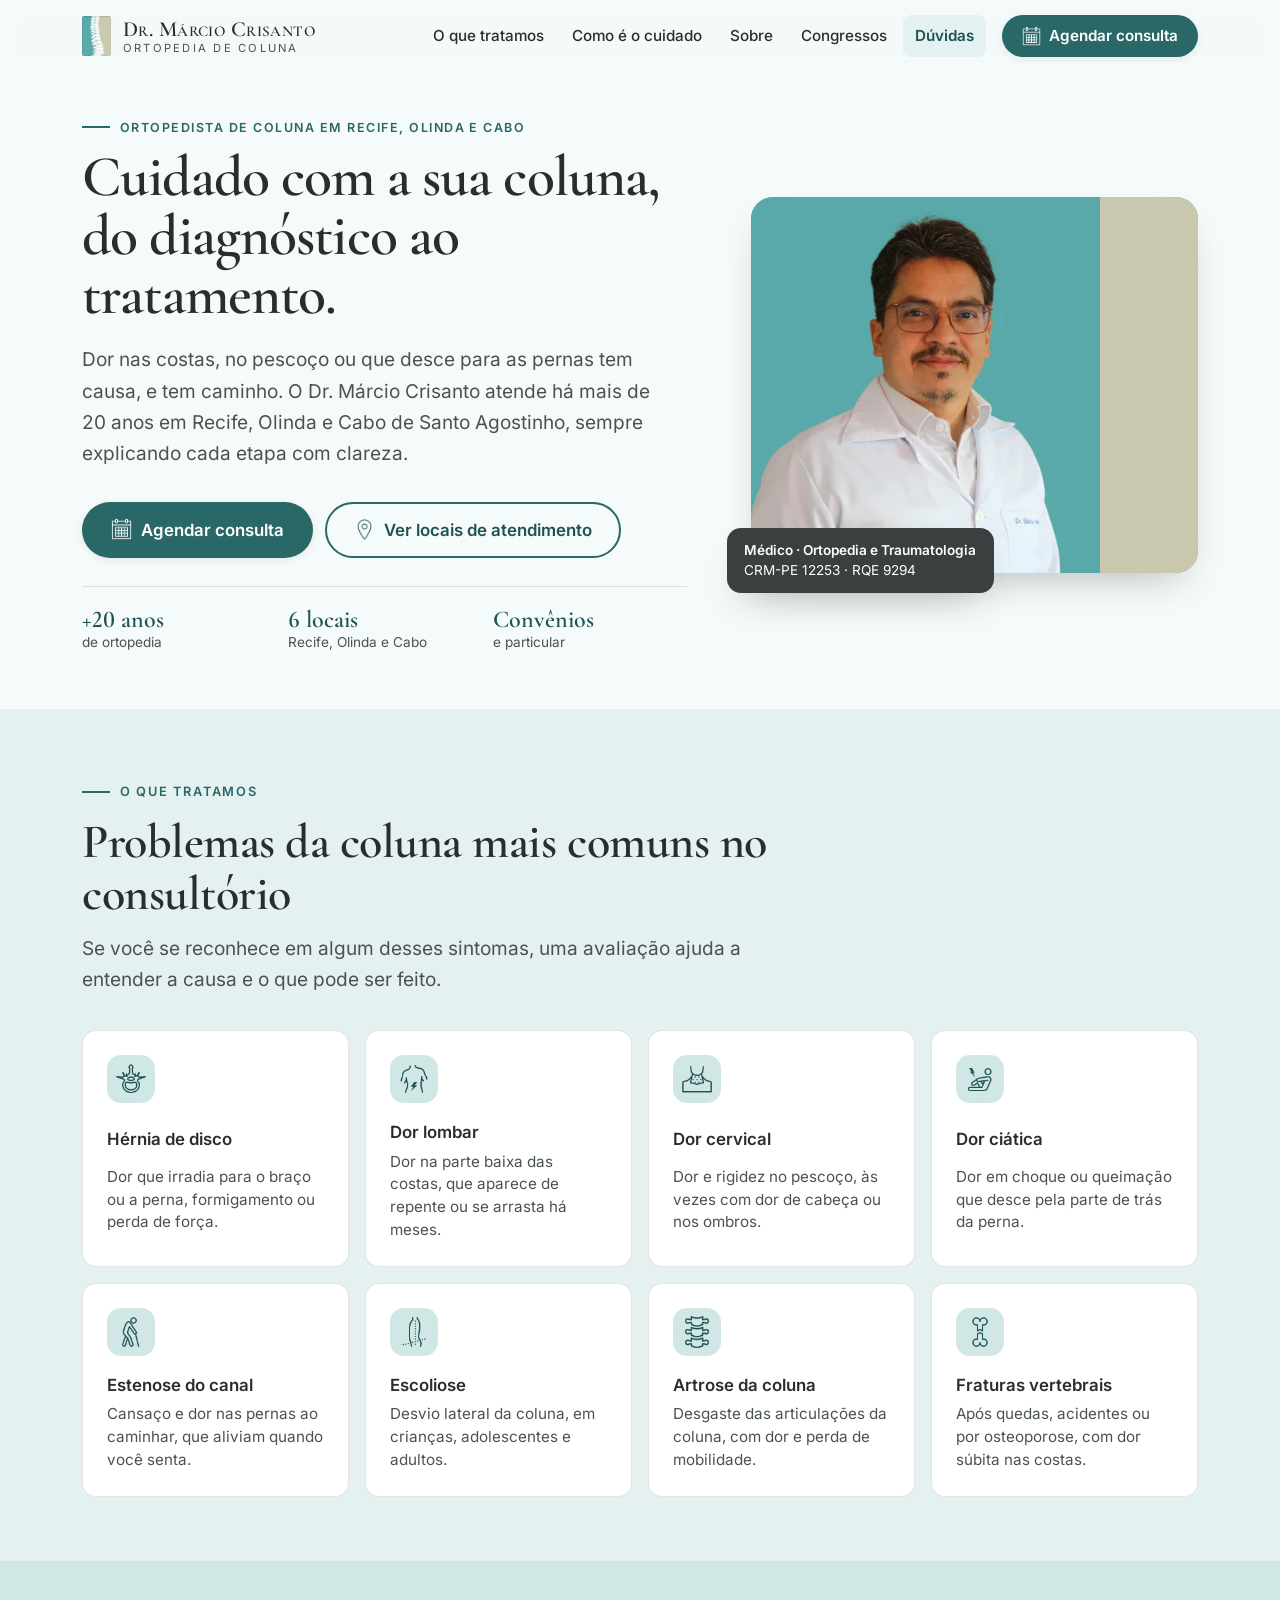
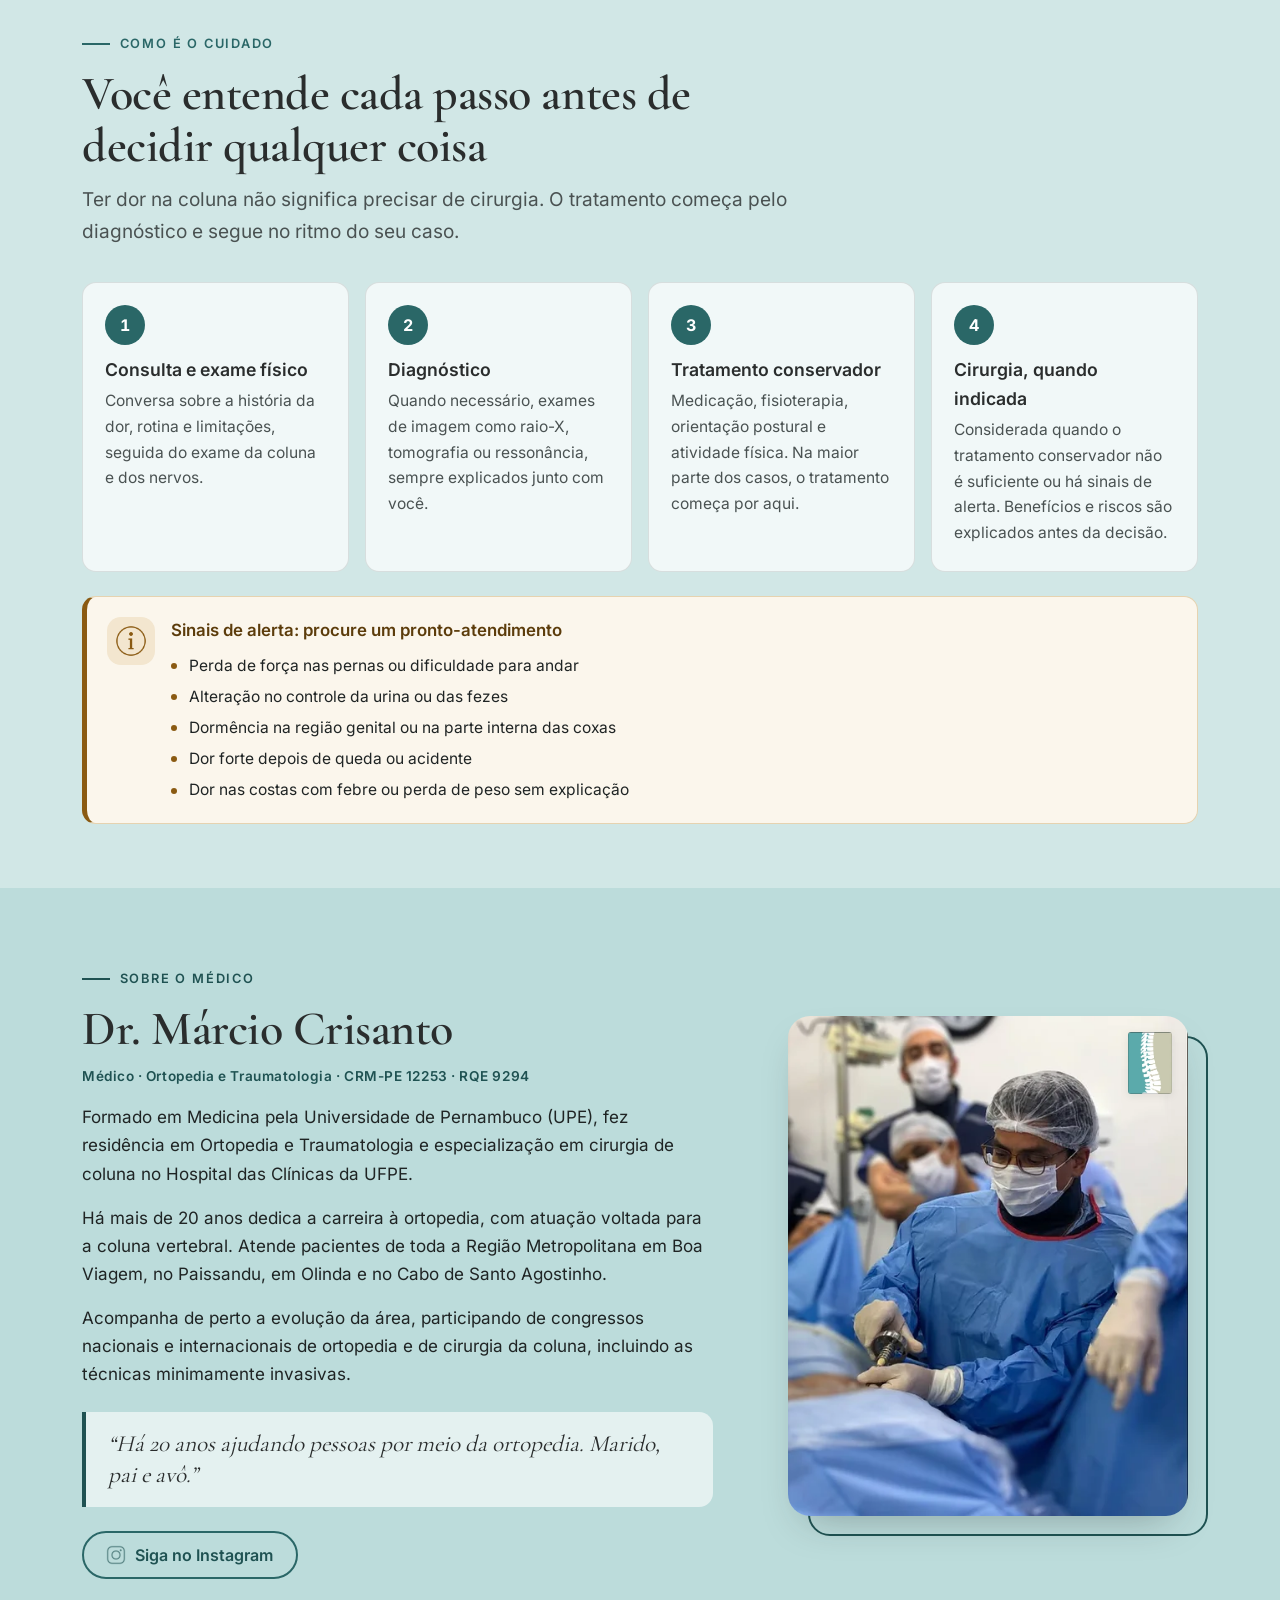
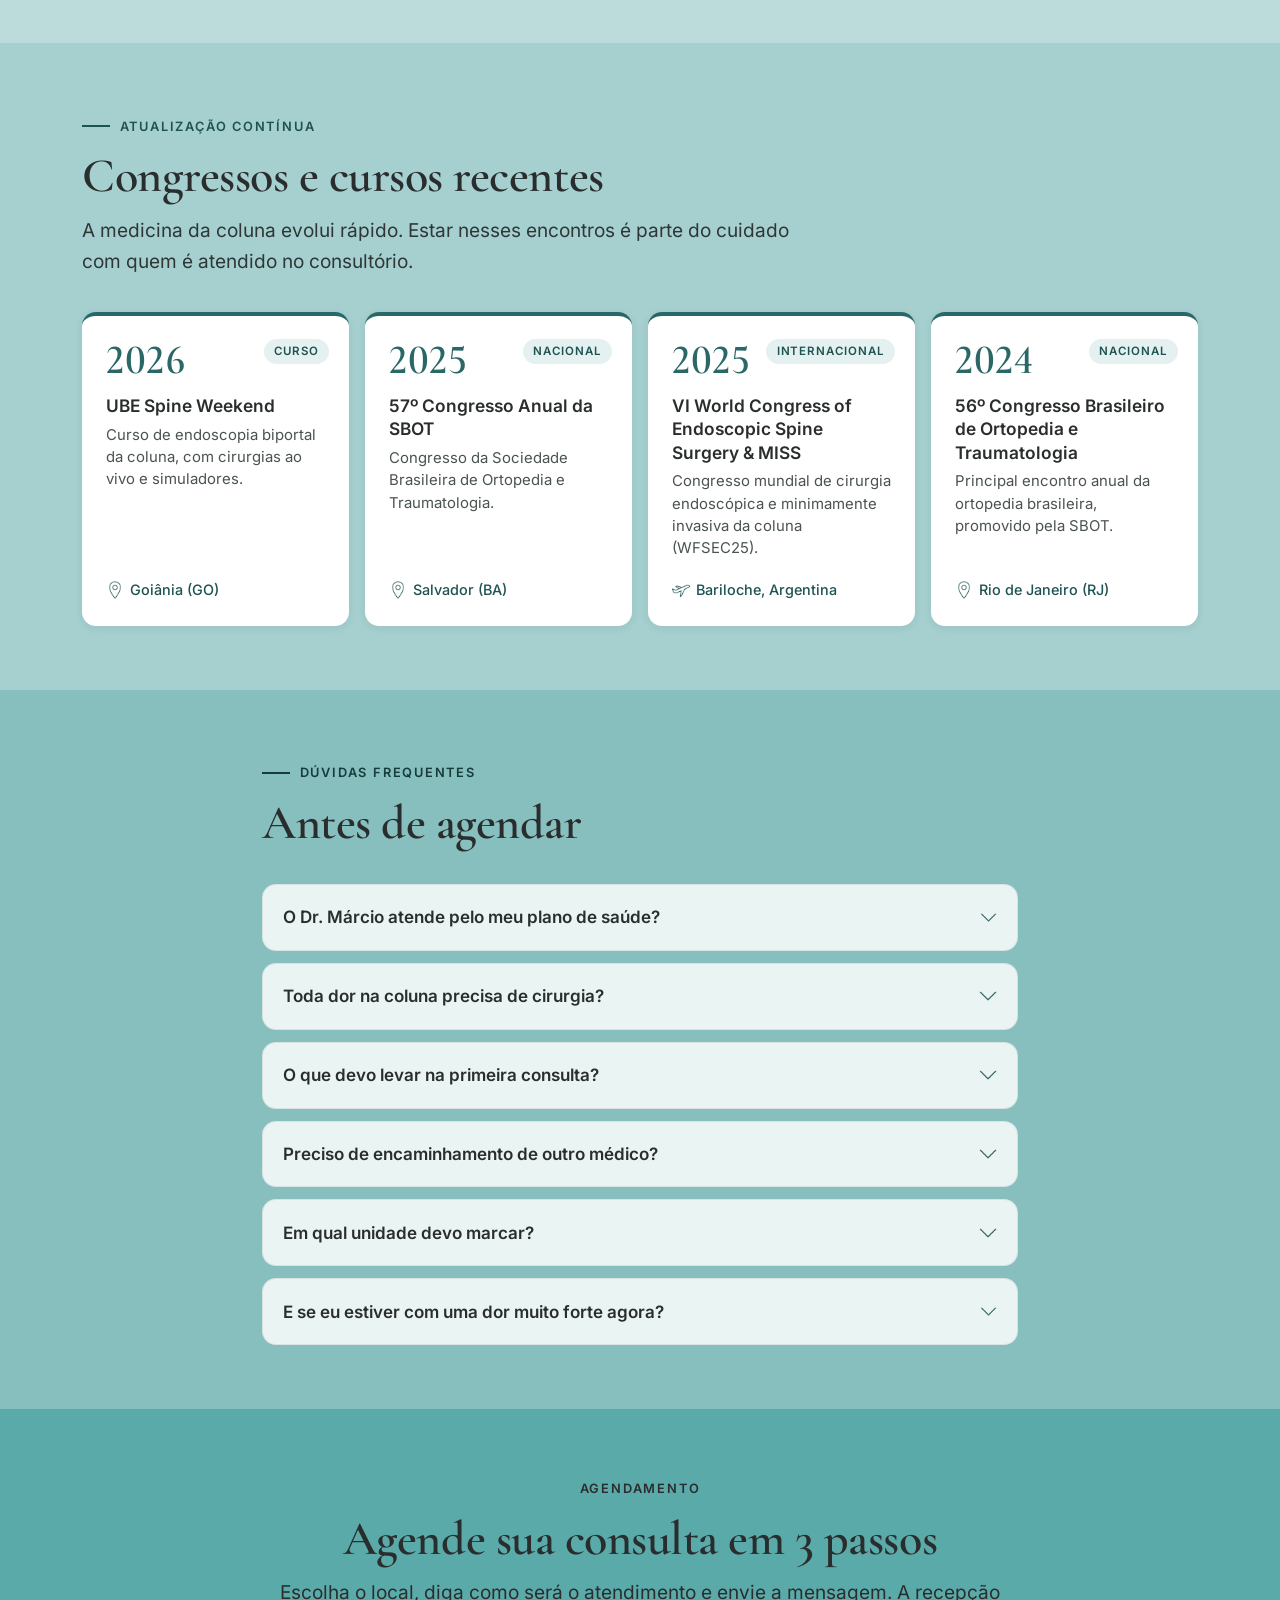
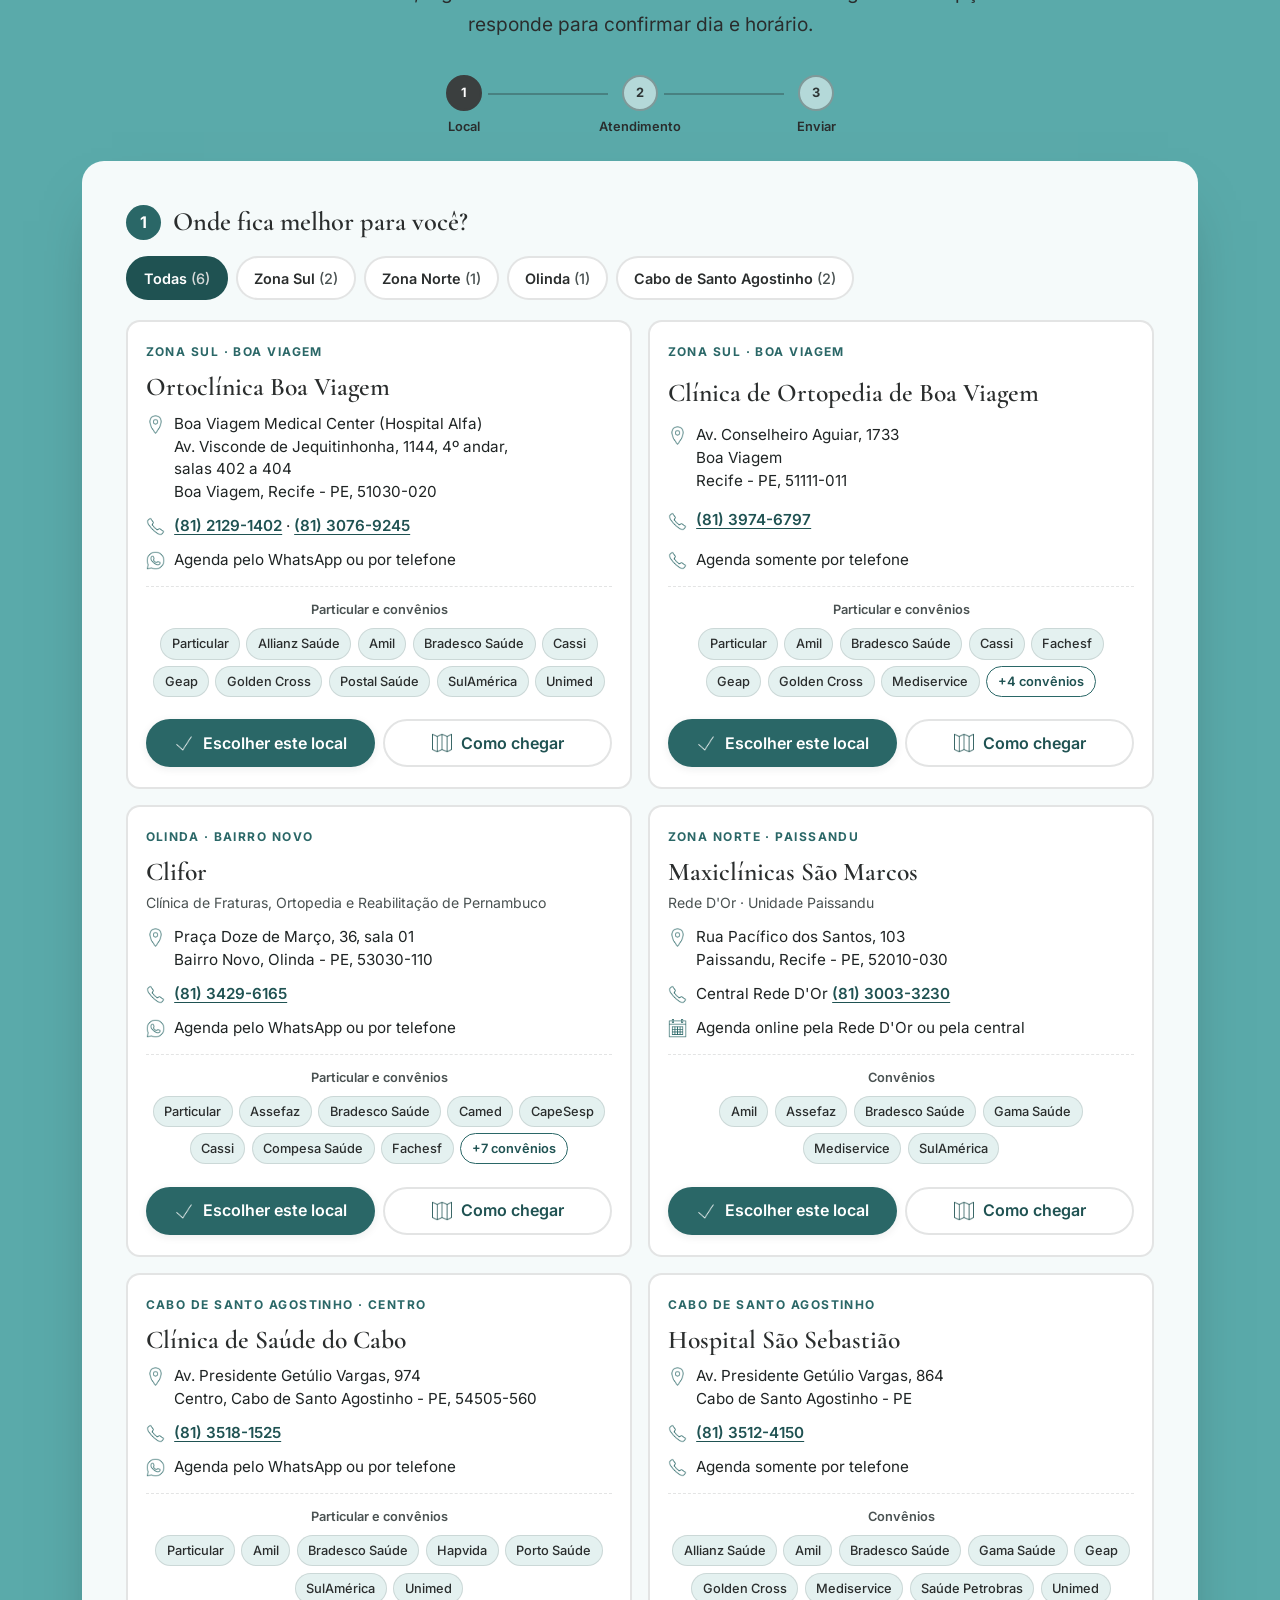
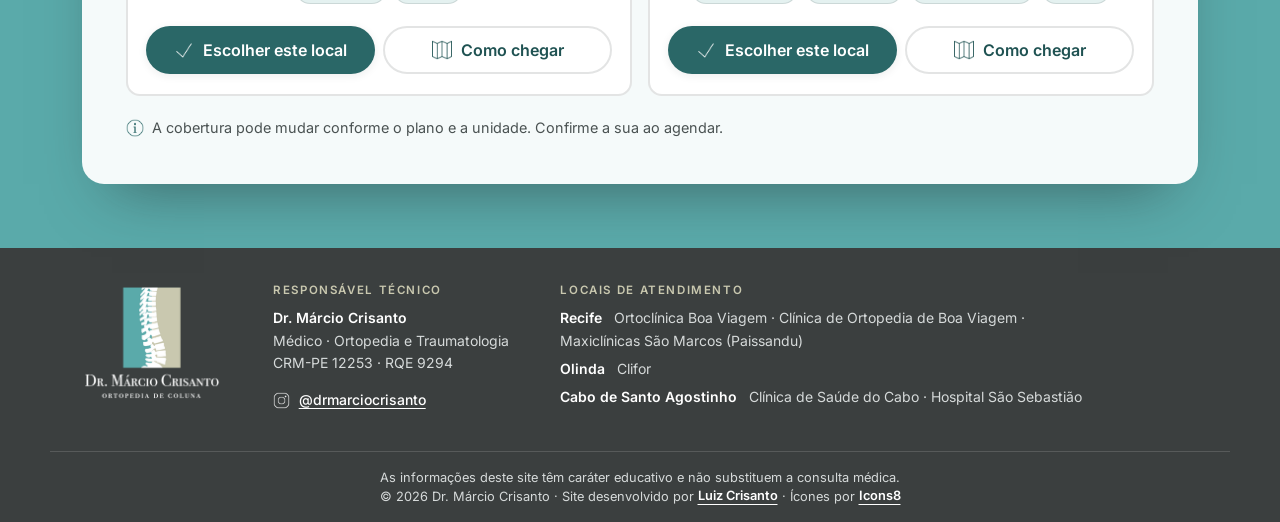
==== index.html @ 256539e1 "Site do Dr. Márcio Crisanto" ====
<!DOCTYPE html>
<html lang="pt-BR">
<head>
  <meta charset="UTF-8">
  <meta name="viewport" content="width=device-width, initial-scale=1.0">
  <!--
    Headers de segurança (configurar no servidor / netlify.toml / _headers):
    Content-Security-Policy: default-src 'self'; img-src 'self' data:; style-src 'self'; font-src 'self'; script-src 'self'; frame-src https://www.google.com; base-uri 'self'; form-action 'self'
    X-Frame-Options: DENY
    X-Content-Type-Options: nosniff
    Referrer-Policy: strict-origin-when-cross-origin
    Permissions-Policy: camera=(), microphone=(), geolocation=()
  -->
  <title>Ortopedista de Coluna em Recife | Dr. Márcio Crisanto</title>
  <meta name="description" content="Ortopedista de coluna em Recife, Olinda e Cabo de Santo Agostinho: hérnia de disco, dor lombar e ciática. Dr. Márcio Crisanto, CRM-PE 12253.">
  <link rel="canonical" href="https://drmarciocrisanto.com.br/">
  <meta name="robots" content="index, follow">
  <meta name="theme-color" content="#3B3F3F">

  <meta property="og:type" content="website">
  <meta property="og:site_name" content="Dr. Márcio Crisanto">
  <meta property="og:locale" content="pt_BR">
  <meta property="og:title" content="Dr. Márcio Crisanto | Ortopedia de Coluna em Recife e Olinda">
  <meta property="og:description" content="Médico ortopedista com atuação em coluna há mais de 20 anos. Atende em Boa Viagem, Paissandu, Olinda e Cabo de Santo Agostinho. Agende pelo WhatsApp.">
  <meta property="og:image" content="https://drmarciocrisanto.com.br/assets/images/og-image.jpg">
  <meta property="og:image:width" content="1200">
  <meta property="og:image:height" content="630">
  <meta property="og:url" content="https://drmarciocrisanto.com.br/">
  <meta property="og:image:alt" content="Dr. Márcio Crisanto, ortopedista de coluna em Recife e Olinda">
  <meta name="twitter:card" content="summary_large_image">

  <meta name="geo.region" content="BR-PE">
  <meta name="geo.placename" content="Recife">
  <meta name="geo.position" content="-8.1314;-34.9030">
  <meta name="ICBM" content="-8.1314, -34.9030">

  <link rel="icon" href="favicon.ico" sizes="48x48">
  <link rel="icon" href="assets/images/favicon-32.png" type="image/png" sizes="32x32">
  <link rel="icon" href="assets/images/favicon-192.png" type="image/png" sizes="192x192">
  <link rel="apple-touch-icon" href="assets/images/apple-touch-icon.png">
  <link rel="preload" href="assets/fonts/inter-latin.woff2" as="font" type="font/woff2" crossorigin>
  <link rel="preload" href="assets/fonts/cormorant-garamond-latin.woff2" as="font" type="font/woff2" crossorigin>
  <link rel="stylesheet" href="css/styles.css?v=7">

  <!-- Google Analytics 4: substituir G-XXXXXXXXXX pelo ID em analytics.google.com (e liberar googletagmanager.com na CSP) -->
  <!--
  <script async src="https://www.googletagmanager.com/gtag/js?id=G-XXXXXXXXXX"></script>
  <script src="js/gtag-init.js"></script>
  -->
  <!-- Google Search Console: verificação por meta tag; pegar em search.google.com/search-console -->
  <!-- <meta name="google-site-verification" content="CODIGO"> -->

  <script type="application/ld+json">
{
  "@context": "https://schema.org",
  "@graph": [
    {
      "@type": "Physician",
      "@id": "https://drmarciocrisanto.com.br/#medico",
      "name": "Dr. Márcio Crisanto",
      "alternateName": "Marcio Adriano Paiva Crisanto",
      "description": "Médico ortopedista com atuação em coluna vertebral em Recife, Olinda e Cabo de Santo Agostinho.",
      "url": "https://drmarciocrisanto.com.br/",
      "image": "https://drmarciocrisanto.com.br/assets/images/dr-marcio-crisanto.jpg",
      "medicalSpecialty": "https://schema.org/Musculoskeletal",
      "identifier": [
        {
          "@type": "PropertyValue",
          "propertyID": "CRM-PE",
          "value": "12253"
        },
        {
          "@type": "PropertyValue",
          "propertyID": "RQE",
          "value": "9294"
        }
      ],
      "areaServed": [
        "Recife",
        "Olinda",
        "Cabo de Santo Agostinho",
        "Região Metropolitana do Recife"
      ],
      "sameAs": [
        "https://www.instagram.com/drmarciocrisanto/"
      ],
      "location": [
        {
          "@id": "https://drmarciocrisanto.com.br/#ortoclinica-boa-viagem"
        },
        {
          "@id": "https://drmarciocrisanto.com.br/#cobv"
        },
        {
          "@id": "https://drmarciocrisanto.com.br/#clifor"
        },
        {
          "@id": "https://drmarciocrisanto.com.br/#maxiclinicas"
        },
        {
          "@id": "https://drmarciocrisanto.com.br/#clinica-saude-cabo"
        },
        {
          "@id": "https://drmarciocrisanto.com.br/#hospital-sao-sebastiao"
        }
      ],
      "jobTitle": "Médico ortopedista",
      "knowsAbout": [
        "Hérnia de disco",
        "Dor lombar",
        "Dor cervical",
        "Dor ciática",
        "Estenose do canal vertebral",
        "Escoliose",
        "Artrose da coluna",
        "Fraturas vertebrais",
        "Cirurgia de coluna"
      ],
      "telephone": "+558121291402",
      "alumniOf": [
        {
          "@type": "CollegeOrUniversity",
          "name": "Universidade de Pernambuco (UPE)"
        },
        {
          "@type": "CollegeOrUniversity",
          "name": "Universidade Federal de Pernambuco (UFPE)"
        }
      ]
    },
    {
      "@type": "MedicalClinic",
      "@id": "https://drmarciocrisanto.com.br/#ortoclinica-boa-viagem",
      "name": "Ortoclínica Boa Viagem",
      "telephone": "+558121291402",
      "address": {
        "@type": "PostalAddress",
        "streetAddress": "Av. Visconde de Jequitinhonha, 1144, 4º andar, salas 402 a 404 (Boa Viagem Medical Center / Hospital Alfa)",
        "addressLocality": "Recife",
        "addressRegion": "PE",
        "postalCode": "51030-020",
        "addressCountry": "BR"
      },
      "geo": {
        "@type": "GeoCoordinates",
        "latitude": -8.1314338,
        "longitude": -34.9030214
      }
    },
    {
      "@type": "MedicalClinic",
      "@id": "https://drmarciocrisanto.com.br/#cobv",
      "name": "Clínica de Ortopedia de Boa Viagem",
      "telephone": "+558139746797",
      "address": {
        "@type": "PostalAddress",
        "streetAddress": "Av. Conselheiro Aguiar, 1733",
        "addressLocality": "Recife",
        "addressRegion": "PE",
        "postalCode": "51111-011",
        "addressCountry": "BR"
      },
      "geo": {
        "@type": "GeoCoordinates",
        "latitude": -8.10539,
        "longitude": -34.88856
      }
    },
    {
      "@type": "MedicalClinic",
      "@id": "https://drmarciocrisanto.com.br/#clifor",
      "name": "Clifor - Clínica de Fraturas, Ortopedia e Reabilitação de Pernambuco",
      "telephone": "+558134296165",
      "address": {
        "@type": "PostalAddress",
        "streetAddress": "Praça Doze de Março, 36, sala 01",
        "addressLocality": "Olinda",
        "addressRegion": "PE",
        "postalCode": "53030-110",
        "addressCountry": "BR"
      },
      "geo": {
        "@type": "GeoCoordinates",
        "latitude": -8.00863,
        "longitude": -34.84389
      }
    },
    {
      "@type": "MedicalClinic",
      "@id": "https://drmarciocrisanto.com.br/#maxiclinicas",
      "name": "Maxiclínicas São Marcos - Unidade Paissandu",
      "telephone": "+558130033230",
      "address": {
        "@type": "PostalAddress",
        "streetAddress": "Rua Pacífico dos Santos, 103",
        "addressLocality": "Recife",
        "addressRegion": "PE",
        "postalCode": "52010-030",
        "addressCountry": "BR"
      },
      "geo": {
        "@type": "GeoCoordinates",
        "latitude": -8.06296,
        "longitude": -34.9
      }
    },
    {
      "@type": "MedicalClinic",
      "@id": "https://drmarciocrisanto.com.br/#clinica-saude-cabo",
      "name": "Clínica de Saúde do Cabo",
      "telephone": "+558135181525",
      "address": {
        "@type": "PostalAddress",
        "streetAddress": "Av. Presidente Getúlio Vargas, 974",
        "addressLocality": "Cabo de Santo Agostinho",
        "addressRegion": "PE",
        "postalCode": "54505-560",
        "addressCountry": "BR"
      }
    },
    {
      "@type": "Hospital",
      "@id": "https://drmarciocrisanto.com.br/#hospital-sao-sebastiao",
      "name": "Hospital São Sebastião",
      "telephone": "+558135124150",
      "address": {
        "@type": "PostalAddress",
        "streetAddress": "Av. Presidente Getúlio Vargas, 864",
        "addressLocality": "Cabo de Santo Agostinho",
        "addressRegion": "PE",
        "addressCountry": "BR"
      }
    },
    {
      "@type": "FAQPage",
      "@id": "https://drmarciocrisanto.com.br/#duvidas",
      "mainEntity": [
        {
          "@type": "Question",
          "name": "O Dr. Márcio atende pelo meu plano de saúde?",
          "acceptedAnswer": {
            "@type": "Answer",
            "text": "Os planos aceitos variam de acordo com a unidade. Na seção de agendamento você vê a lista de cada local e pode informar o seu plano na mensagem, para a recepção confirmar a cobertura."
          }
        },
        {
          "@type": "Question",
          "name": "Toda dor na coluna precisa de cirurgia?",
          "acceptedAnswer": {
            "@type": "Answer",
            "text": "Não. A maioria dos casos melhora com tratamento conservador, como medicação, fisioterapia e mudanças na rotina. A cirurgia é considerada em situações específicas, e a decisão é sempre conversada com o paciente."
          }
        },
        {
          "@type": "Question",
          "name": "O que devo levar na primeira consulta?",
          "acceptedAnswer": {
            "@type": "Answer",
            "text": "Documento com foto, carteirinha do plano (se for por convênio), exames de imagem anteriores com os laudos e a lista dos remédios que você usa."
          }
        },
        {
          "@type": "Question",
          "name": "Preciso de encaminhamento de outro médico?",
          "acceptedAnswer": {
            "@type": "Answer",
            "text": "Para consulta particular, não. Alguns planos pedem guia ou encaminhamento; a recepção da unidade informa na hora do agendamento."
          }
        },
        {
          "@type": "Question",
          "name": "Em qual unidade devo marcar?",
          "acceptedAnswer": {
            "@type": "Answer",
            "text": "Na que for mais prática para você e que aceite o seu plano. São duas em Boa Viagem, uma no Paissandu, uma em Olinda e duas no Cabo de Santo Agostinho. Use o filtro por região para ver só as mais próximas."
          }
        },
        {
          "@type": "Question",
          "name": "E se eu estiver com uma dor muito forte agora?",
          "acceptedAnswer": {
            "@type": "Answer",
            "text": "As consultas são agendadas. Se houver perda de força, alteração no controle da urina ou das fezes, ou dor forte depois de queda ou acidente, procure um pronto-atendimento."
          }
        }
      ]
    },
    {
      "@type": "WebSite",
      "@id": "https://drmarciocrisanto.com.br/#site",
      "url": "https://drmarciocrisanto.com.br/",
      "name": "Dr. Márcio Crisanto",
      "inLanguage": "pt-BR",
      "about": {
        "@id": "https://drmarciocrisanto.com.br/#medico"
      }
    }
  ]
}
  </script>
  <script type="module" src="js/script.js?v=7"></script>
</head>
<body>
  <a class="skip-link" href="#conteudo">Pular para o conteúdo</a>

  <!-- ============ HEADER ============ -->
  <header class="header" id="topo">
    <div class="container header__inner">
      <a class="brand" href="#topo" aria-label="Dr. Márcio Crisanto, página inicial">
        <img class="brand__mark" src="assets/images/logo-mark.webp" alt="" width="29" height="41">
        <span class="brand__text">
          <span class="brand__name">Dr. Márcio Crisanto</span>
          <span class="brand__tagline">Ortopedia de coluna</span>
        </span>
      </a>

      <button class="menu-toggle" type="button" aria-expanded="false" aria-controls="menu-principal">
        <span class="icon icon--menu" aria-hidden="true"></span>
        <span class="visually-hidden">Abrir menu</span>
      </button>

      <nav class="nav" id="menu-principal" aria-label="Navegação principal">
        <ul class="nav__list">
          <li><a class="nav__link" href="#tratamentos">O que tratamos</a></li>
          <li><a class="nav__link" href="#cuidado">Como é o cuidado</a></li>
          <li><a class="nav__link" href="#sobre">Sobre</a></li>
          <li><a class="nav__link" href="#congressos">Congressos</a></li>
          <li><a class="nav__link" href="#duvidas">Dúvidas</a></li>
          <li><a class="btn btn--primary btn--sm nav__cta" href="#agendar">
            <span class="icon icon--calendar" aria-hidden="true"></span>Agendar consulta</a></li>
        </ul>
      </nav>
    </div>
  </header>

  <main id="conteudo">

    <!-- ============ HERO ============ -->
    <section class="section section--1 hero" aria-labelledby="hero-titulo">
      <div class="container hero__grid">
        <div class="hero__content">
          
          <div class="hero__id">
            <img class="hero__avatar" src="assets/images/dr-marcio-crisanto-480.webp" alt="" width="60" height="60">
            <p><strong>Dr. Márcio Crisanto</strong><span>Médico · Ortopedia e Traumatologia</span><span>CRM-PE 12253 · RQE 9294</span></p>
          </div>
          <h1 class="hero__title" id="hero-titulo">
            <span class="eyebrow hero__eyebrow">Ortopedista de coluna em Recife, Olinda e Cabo</span>
            <span class="hero__title-main">Cuidado com a sua coluna, do diagnóstico ao tratamento.</span>
          </h1>
          <p class="hero__lead">
            Dor nas costas, no pescoço ou que desce para as pernas tem causa, e tem caminho.
            O Dr. Márcio Crisanto atende há mais de 20 anos em Recife, Olinda e Cabo de Santo Agostinho, sempre explicando
            cada etapa com clareza.
          </p>
          <div class="hero__actions">
            <a class="btn btn--primary btn--lg" href="#agendar">
              <span class="icon icon--calendar" aria-hidden="true"></span>Agendar consulta
            </a>
            <a class="btn btn--ghost btn--lg" href="#locais-lista">
              <span class="icon icon--marker" aria-hidden="true"></span>Ver locais de atendimento
            </a>
          </div>
          <ul class="hero__facts" aria-label="Destaques">
            <li><strong>+20 anos</strong><span>de ortopedia</span></li>
            <li><strong>6 locais</strong><span>Recife, Olinda e Cabo</span></li>
            <li><strong>Convênios</strong><span>e particular</span></li>
          </ul>
        </div>

        <div class="hero__art">
          <div class="hero__frame">
            <picture>
              <source srcset="assets/images/dr-marcio-crisanto-480.webp 480w, assets/images/dr-marcio-crisanto.webp 697w" sizes="(min-width: 1024px) 460px, 80vw" type="image/webp">
              <img class="hero__photo" src="assets/images/dr-marcio-crisanto.jpg" alt="Dr. Márcio Crisanto, de jaleco branco, sorrindo" width="697" height="697" fetchpriority="high">
            </picture>
            <span class="hero__strip" aria-hidden="true"></span>
          </div>
          <p class="hero__badge">
            <span class="hero__badge-title">Médico · Ortopedia e Traumatologia</span>
            <span>CRM-PE 12253 · RQE 9294</span>
          </p>
        </div>
      </div>
    </section>

    <!-- ============ O QUE TRATAMOS ============ -->
    <section class="section section--2" id="tratamentos" aria-labelledby="tratamentos-titulo">
      <div class="container">
        <header class="section__head">
          <p class="eyebrow">O que tratamos</p>
          <h2 class="section__title" id="tratamentos-titulo">Problemas da coluna mais comuns no consultório</h2>
          <p class="section__lead">Se você se reconhece em algum desses sintomas, uma avaliação ajuda a entender a causa e o que pode ser feito.</p>
        </header>

        <ul class="conditions">
          <li class="condition">
            <span class="icon-badge"><span class="icon icon--vertebra" aria-hidden="true"></span></span>
            <h3 class="condition__title">Hérnia de disco</h3>
            <p>Dor que irradia para o braço ou a perna, formigamento ou perda de força.</p>
          </li>
          <li class="condition">
            <span class="icon-badge"><span class="icon icon--back-pain" aria-hidden="true"></span></span>
            <h3 class="condition__title">Dor lombar</h3>
            <p>Dor na parte baixa das costas, que aparece de repente ou se arrasta há meses.</p>
          </li>
          <li class="condition">
            <span class="icon-badge"><span class="icon icon--neck" aria-hidden="true"></span></span>
            <h3 class="condition__title">Dor cervical</h3>
            <p>Dor e rigidez no pescoço, às vezes com dor de cabeça ou nos ombros.</p>
          </li>
          <li class="condition">
            <span class="icon-badge"><span class="icon icon--leg-trauma" aria-hidden="true"></span></span>
            <h3 class="condition__title">Dor ciática</h3>
            <p>Dor em choque ou queimação que desce pela parte de trás da perna.</p>
          </li>
          <li class="condition">
            <span class="icon-badge"><span class="icon icon--elderly-cane" aria-hidden="true"></span></span>
            <h3 class="condition__title">Estenose do canal</h3>
            <p>Cansaço e dor nas pernas ao caminhar, que aliviam quando você senta.</p>
          </li>
          <li class="condition">
            <span class="icon-badge"><span class="icon icon--posture" aria-hidden="true"></span></span>
            <h3 class="condition__title">Escoliose</h3>
            <p>Desvio lateral da coluna, em crianças, adolescentes e adultos.</p>
          </li>
          <li class="condition">
            <span class="icon-badge"><span class="icon icon--spine-segments" aria-hidden="true"></span></span>
            <h3 class="condition__title">Artrose da coluna</h3>
            <p>Desgaste das articulações da coluna, com dor e perda de mobilidade.</p>
          </li>
          <li class="condition">
            <span class="icon-badge"><span class="icon icon--broken-bone" aria-hidden="true"></span></span>
            <h3 class="condition__title">Fraturas vertebrais</h3>
            <p>Após quedas, acidentes ou por osteoporose, com dor súbita nas costas.</p>
          </li>
        </ul>
      </div>
    </section>

    <!-- ============ COMO É O CUIDADO ============ -->
    <section class="section section--3" id="cuidado" aria-labelledby="cuidado-titulo">
      <div class="container">
        <header class="section__head">
          <p class="eyebrow">Como é o cuidado</p>
          <h2 class="section__title" id="cuidado-titulo">Você entende cada passo antes de decidir qualquer coisa</h2>
          <p class="section__lead">Ter dor na coluna não significa precisar de cirurgia. O tratamento começa pelo diagnóstico e segue no ritmo do seu caso.</p>
        </header>

        <ol class="steps">
          <li class="step">
            <span class="step__num" aria-hidden="true">1</span>
            <h3 class="step__title">Consulta e exame físico</h3>
            <p>Conversa sobre a história da dor, rotina e limitações, seguida do exame da coluna e dos nervos.</p>
          </li>
          <li class="step">
            <span class="step__num" aria-hidden="true">2</span>
            <h3 class="step__title">Diagnóstico</h3>
            <p>Quando necessário, exames de imagem como raio-X, tomografia ou ressonância, sempre explicados junto com você.</p>
          </li>
          <li class="step">
            <span class="step__num" aria-hidden="true">3</span>
            <h3 class="step__title">Tratamento conservador</h3>
            <p>Medicação, fisioterapia, orientação postural e atividade física. Na maior parte dos casos, o tratamento começa por aqui.</p>
          </li>
          <li class="step">
            <span class="step__num" aria-hidden="true">4</span>
            <h3 class="step__title">Cirurgia, quando indicada</h3>
            <p>Considerada quando o tratamento conservador não é suficiente ou há sinais de alerta. Benefícios e riscos são explicados antes da decisão.</p>
          </li>
        </ol>

        <aside class="alert-box" aria-labelledby="alerta-titulo">
          <span class="icon-badge icon-badge--warn"><span class="icon icon--info" aria-hidden="true"></span></span>
          <div>
            <h3 class="alert-box__title" id="alerta-titulo">Sinais de alerta: procure um pronto-atendimento</h3>
            <ul class="alert-box__list">
              <li>Perda de força nas pernas ou dificuldade para andar</li>
              <li>Alteração no controle da urina ou das fezes</li>
              <li>Dormência na região genital ou na parte interna das coxas</li>
              <li>Dor forte depois de queda ou acidente</li>
              <li>Dor nas costas com febre ou perda de peso sem explicação</li>
            </ul>
          </div>
        </aside>
      </div>
    </section>

    <!-- ============ SOBRE ============ -->
    <section class="section section--4" id="sobre" aria-labelledby="sobre-titulo">
      <div class="container about">
        <div class="about__content">
          <p class="eyebrow">Sobre o médico</p>
          <h2 class="section__title" id="sobre-titulo">Dr. Márcio Crisanto</h2>
          <p class="about__creds">Médico · Ortopedia e Traumatologia · CRM-PE 12253 · RQE 9294</p>
          <p>
            Formado em Medicina pela Universidade de Pernambuco (UPE), fez residência em Ortopedia e
            Traumatologia e especialização em cirurgia de coluna no Hospital das Clínicas da UFPE.
          </p>
          <p>
            Há mais de 20 anos dedica a carreira à ortopedia, com atuação voltada para a coluna vertebral.
            Atende pacientes de toda a Região Metropolitana em Boa Viagem, no Paissandu, em Olinda e no
            Cabo de Santo Agostinho.
          </p>
          <p>
            Acompanha de perto a evolução da área, participando de congressos nacionais e internacionais
            de ortopedia e de cirurgia da coluna, incluindo as técnicas minimamente invasivas.
          </p>
          <blockquote class="about__quote">
            <p>“Há 20 anos ajudando pessoas por meio da ortopedia. Marido, pai e avô.”</p>
          </blockquote>
          <div class="about__social">
            <a class="btn btn--ghost" href="https://www.instagram.com/drmarciocrisanto/" target="_blank" rel="noopener noreferrer">
              <span class="icon icon--instagram" aria-hidden="true"></span>Siga no Instagram<span class="visually-hidden"> (abre em nova aba)</span></a>
          </div>
        </div>

        <!-- Foto à direita: o médico olha para a esquerda, ou seja, para dentro da página -->
        <figure class="about__media">
          <picture>
            <source srcset="assets/images/dr-marcio-crisanto-cirurgia-480.webp 480w, assets/images/dr-marcio-crisanto-cirurgia.webp 650w" sizes="(min-width: 1024px) 400px, 90vw" type="image/webp">
            <img src="assets/images/dr-marcio-crisanto-cirurgia.jpg" alt="Dr. Márcio Crisanto no centro cirúrgico, de touca, máscara e avental, com a equipe ao fundo" width="650" height="812" loading="lazy">
          </picture>
          <img class="about__mark" src="assets/images/logo-mark.webp" alt="" width="58" height="82" loading="lazy">
        </figure>
      </div>
    </section>

    <!-- ============ CONGRESSOS ============ -->
    <section class="section section--5" id="congressos" aria-labelledby="congressos-titulo">
      <div class="container">
        <header class="section__head">
          <p class="eyebrow">Atualização contínua</p>
          <h2 class="section__title" id="congressos-titulo">Congressos e cursos recentes</h2>
          <p class="section__lead">A medicina da coluna evolui rápido. Estar nesses encontros é parte do cuidado com quem é atendido no consultório.</p>
        </header>

        <!--
          Para adicionar foto em um card: incluir, como primeiro filho do <article>,
          <img class="congress__photo" src="assets/images/congressos/NOME.webp" alt="..." width="800" height="600" loading="lazy">
          e adicionar a classe "congress--photo" no <article>.
        -->
        <div class="congress-list">
          <article class="congress">
            <p class="congress__year">2026</p>
            <p class="congress__tag">Curso</p>
            <h3 class="congress__title">UBE Spine Weekend</h3>
            <p class="congress__desc">Curso de endoscopia biportal da coluna, com cirurgias ao vivo e simuladores.</p>
            <p class="congress__place"><span class="icon icon--marker" aria-hidden="true"></span>Goiânia (GO)</p>
          </article>
          <article class="congress">
            <p class="congress__year">2025</p>
            <p class="congress__tag">Nacional</p>
            <h3 class="congress__title">57º Congresso Anual da SBOT</h3>
            <p class="congress__desc">Congresso da Sociedade Brasileira de Ortopedia e Traumatologia.</p>
            <p class="congress__place"><span class="icon icon--marker" aria-hidden="true"></span>Salvador (BA)</p>
          </article>
          <article class="congress">
            <p class="congress__year">2025</p>
            <p class="congress__tag">Internacional</p>
            <h3 class="congress__title">VI World Congress of Endoscopic Spine Surgery &amp; MISS</h3>
            <p class="congress__desc">Congresso mundial de cirurgia endoscópica e minimamente invasiva da coluna (WFSEC25).</p>
            <p class="congress__place"><span class="icon icon--airplane" aria-hidden="true"></span>Bariloche, Argentina</p>
          </article>
          <article class="congress">
            <p class="congress__year">2024</p>
            <p class="congress__tag">Nacional</p>
            <h3 class="congress__title">56º Congresso Brasileiro de Ortopedia e Traumatologia</h3>
            <p class="congress__desc">Principal encontro anual da ortopedia brasileira, promovido pela SBOT.</p>
            <p class="congress__place"><span class="icon icon--marker" aria-hidden="true"></span>Rio de Janeiro (RJ)</p>
          </article>
        </div>
      </div>
    </section>

    <!-- ============ DÚVIDAS ============ -->
    <section class="section section--6" id="duvidas" aria-labelledby="duvidas-titulo">
      <div class="container container--narrow">
        <header class="section__head">
          <p class="eyebrow">Dúvidas frequentes</p>
          <h2 class="section__title" id="duvidas-titulo">Antes de agendar</h2>
        </header>

        <div class="faq">
          <details class="faq__item">
            <summary class="faq__q">O Dr. Márcio atende pelo meu plano de saúde?</summary>
            <div class="faq__a"><p>Os planos aceitos variam de acordo com a unidade. Na seção de agendamento você vê a lista de cada local e pode informar o seu plano na mensagem, para a recepção confirmar a cobertura.</p></div>
          </details>
          <details class="faq__item">
            <summary class="faq__q">Toda dor na coluna precisa de cirurgia?</summary>
            <div class="faq__a"><p>Não. A maioria dos casos melhora com tratamento conservador, como medicação, fisioterapia e mudanças na rotina. A cirurgia é considerada em situações específicas, e a decisão é sempre conversada com o paciente.</p></div>
          </details>
          <details class="faq__item">
            <summary class="faq__q">O que devo levar na primeira consulta?</summary>
            <div class="faq__a"><p>Documento com foto, carteirinha do plano (se for por convênio), exames de imagem anteriores com os laudos e a lista dos remédios que você usa.</p></div>
          </details>
          <details class="faq__item">
            <summary class="faq__q">Preciso de encaminhamento de outro médico?</summary>
            <div class="faq__a"><p>Para consulta particular, não. Alguns planos pedem guia ou encaminhamento; a recepção da unidade informa na hora do agendamento.</p></div>
          </details>
          <details class="faq__item">
            <summary class="faq__q">Em qual unidade devo marcar?</summary>
            <div class="faq__a"><p>Na que for mais prática para você e que aceite o seu plano. São duas em Boa Viagem, uma no Paissandu, uma em Olinda e duas no Cabo de Santo Agostinho. Use o filtro por região para ver só as mais próximas.</p></div>
          </details>
          <details class="faq__item">
            <summary class="faq__q">E se eu estiver com uma dor muito forte agora?</summary>
            <div class="faq__a"><p>As consultas são agendadas. Se houver perda de força, alteração no controle da urina ou das fezes, ou dor forte depois de queda ou acidente, procure um pronto-atendimento.</p></div>
          </details>
        </div>
      </div>
    </section>

    <!-- ============ AGENDAMENTO ============ -->
    <section class="section section--7 booking" id="agendar" aria-labelledby="agendar-titulo">
      <div class="container">
        <header class="section__head section__head--center">
          <p class="eyebrow eyebrow--dark">Agendamento</p>
          <h2 class="section__title" id="agendar-titulo">Agende sua consulta em 3 passos</h2>
          <p class="section__lead">Escolha o local, diga como será o atendimento e envie a mensagem. A recepção responde para confirmar dia e horário.</p>
        </header>

        <ol class="stepper" aria-label="Etapas do agendamento" data-stepper hidden>
          <li class="stepper__item is-current" data-stepper-item="1"><span class="stepper__dot">1</span><span class="stepper__label">Local</span></li>
          <li class="stepper__item" data-stepper-item="2"><span class="stepper__dot">2</span><span class="stepper__label">Atendimento</span></li>
          <li class="stepper__item" data-stepper-item="3"><span class="stepper__dot">3</span><span class="stepper__label">Enviar</span></li>
        </ol>

        <div class="booking__panel" data-booking>

          <!-- PASSO 1: LOCAL (funciona também sem JavaScript: cada card tem seus próprios botões) -->
          <div class="booking__step" data-step="1" id="locais-lista">
            <h3 class="booking__step-title"><span class="booking__step-num">1</span>Onde fica melhor para você?</h3>

            <!-- Filtro por região (Lei de Hick: menos opções visíveis por vez). Exibido só com JavaScript. -->
            <div class="region-filter" role="group" aria-label="Filtrar locais por região" data-region-filter hidden>
              <button type="button" class="region-filter__btn" data-region-btn="todas" aria-pressed="true">Todas <span data-count></span></button>
              <button type="button" class="region-filter__btn" data-region-btn="zona-sul" aria-pressed="false">Zona Sul <span data-count></span></button>
              <button type="button" class="region-filter__btn" data-region-btn="zona-norte" aria-pressed="false">Zona Norte <span data-count></span></button>
              <button type="button" class="region-filter__btn" data-region-btn="olinda" aria-pressed="false">Olinda <span data-count></span></button>
              <button type="button" class="region-filter__btn" data-region-btn="cabo" aria-pressed="false">Cabo de Santo Agostinho <span data-count></span></button>
            </div>

            <div class="locations">
              <!-- Ortoclínica Boa Viagem -->
              <article class="location" data-location="ortoclinica" data-region="zona-sul" data-name="Ortoclínica Boa Viagem" data-whatsapp="5581991168831" data-phone="558121291402">
                <div class="location__info">
                  <p class="location__region">Zona Sul · Boa Viagem</p>
                  <h4 class="location__name">Ortoclínica Boa Viagem</h4>
                  <p class="location__line"><span class="icon icon--marker" aria-hidden="true"></span>
                    <span>Boa Viagem Medical Center (Hospital Alfa)<br>Av. Visconde de Jequitinhonha, 1144, 4º andar, <span class="nowrap">salas 402 a 404</span><br>Boa Viagem, <span class="nowrap">Recife - PE</span>, <span class="nowrap">51030-020</span></span></p>
                  <p class="location__line"><span class="icon icon--phone" aria-hidden="true"></span>
                    <span><a href="tel:+558121291402">(81) 2129-1402</a> · <a href="tel:+558130769245">(81) 3076-9245</a></span></p>
                  <p class="location__line location__line--how"><span class="icon icon--whatsapp" aria-hidden="true"></span>
                    <span>Agenda pelo WhatsApp ou por telefone</span></p>
                </div>
                <div class="location__plans">
                  <p class="location__plans-title">Particular e convênios</p>
                  <ul class="chips" data-plans>
                    <li class="chip" data-plan="particular">Particular</li>
                    <li class="chip" data-plan="allianz">Allianz Saúde</li>
                    <li class="chip" data-plan="amil">Amil</li>
                    <li class="chip" data-plan="bradesco">Bradesco Saúde</li>
                    <li class="chip" data-plan="cassi">Cassi</li>
                    <li class="chip" data-plan="geap">Geap</li>
                    <li class="chip" data-plan="golden">Golden Cross</li>
                    <li class="chip" data-plan="correios">Postal Saúde</li>
                    <li class="chip" data-plan="sulamerica">SulAmérica</li>
                    <li class="chip" data-plan="unimed">Unimed</li>
                  </ul>
                </div>
                <div class="location__actions">
                  <a class="btn btn--primary btn--block" data-select-location href="https://wa.me/5581991168831?text=Ol%C3%A1%2C%20vim%20atrav%C3%A9s%20do%20site%20do%20Dr.%20M%C3%A1rcio%20Crisanto%20e%20gostaria%20de%20agendar%20uma%20consulta%20com%20ele%20na%20Ortocl%C3%ADnica%20Boa%20Viagem." target="_blank" rel="noopener noreferrer">
                    <span class="icon icon--whatsapp" aria-hidden="true"></span>Agendar aqui</a>
                  <a class="btn btn--quiet btn--block" href="https://www.google.com/maps/search/?api=1&amp;query=Ortocl%C3%ADnica%20Boa%20Viagem%2C%20Av.%20Visconde%20de%20Jequitinhonha%2C%201144%2C%20Recife" target="_blank" rel="noopener noreferrer">
                    <span class="icon icon--map" aria-hidden="true"></span>Como chegar<span class="visually-hidden"> (abre em nova aba)</span></a>
                </div>
              </article>

              <!-- Clínica de Ortopedia de Boa Viagem (sem WhatsApp confirmado: agendamento por telefone) -->
              <article class="location" data-location="cobv" data-region="zona-sul" data-name="Clínica de Ortopedia de Boa Viagem" data-whatsapp="" data-phone="558139746797">
                <div class="location__info">
                  <p class="location__region">Zona Sul · Boa Viagem</p>
                  <h4 class="location__name">Clínica de Ortopedia de Boa Viagem</h4>
                  <p class="location__line"><span class="icon icon--marker" aria-hidden="true"></span>
                    <span>Av. Conselheiro Aguiar, 1733<br>Boa Viagem<br><span class="nowrap">Recife - PE</span>, <span class="nowrap">51111-011</span></span></p>
                  <p class="location__line"><span class="icon icon--phone" aria-hidden="true"></span>
                    <span><a href="tel:+558139746797">(81) 3974-6797</a></span></p>
                  <p class="location__line location__line--how"><span class="icon icon--phone" aria-hidden="true"></span>
                    <span>Agenda somente por telefone</span></p>
                </div>
                <div class="location__plans">
                  <p class="location__plans-title">Particular e convênios</p>
                  <ul class="chips" data-plans>
                    <li class="chip" data-plan="particular">Particular</li>
                    <li class="chip" data-plan="amil">Amil</li>
                    <li class="chip" data-plan="bradesco">Bradesco Saúde</li>
                    <li class="chip" data-plan="cassi">Cassi</li>
                    <li class="chip" data-plan="fachesf">Fachesf</li>
                    <li class="chip" data-plan="geap">Geap</li>
                    <li class="chip" data-plan="golden">Golden Cross</li>
                    <li class="chip" data-plan="mediservice">Mediservice</li>
                    <li class="chip" data-plan="correios">Postal Saúde</li>
                    <li class="chip" data-plan="caixa">Saúde Caixa</li>
                    <li class="chip" data-plan="sulamerica">SulAmérica</li>
                    <li class="chip" data-plan="unimed">Unimed</li>
                  </ul>
                </div>
                <div class="location__actions">
                  <a class="btn btn--primary btn--block" data-select-location href="tel:+558139746797">
                    <span class="icon icon--phone" aria-hidden="true"></span>Ligar para agendar</a>
                  <a class="btn btn--quiet btn--block" href="https://www.google.com/maps/search/?api=1&amp;query=Cl%C3%ADnica%20de%20Ortopedia%20de%20Boa%20Viagem%2C%20Av.%20Conselheiro%20Aguiar%2C%201733%2C%20Recife" target="_blank" rel="noopener noreferrer">
                    <span class="icon icon--map" aria-hidden="true"></span>Como chegar<span class="visually-hidden"> (abre em nova aba)</span></a>
                </div>
              </article>

              <!-- Clifor Olinda -->
              <article class="location" data-location="clifor" data-region="olinda" data-name="Clifor Olinda" data-whatsapp="5581982379160" data-phone="558134296165">
                <div class="location__info">
                  <p class="location__region">Olinda · Bairro Novo</p>
                  <h4 class="location__name">Clifor</h4>
                  <p class="location__sub">Clínica de Fraturas, Ortopedia e Reabilitação de Pernambuco</p>
                  <p class="location__line"><span class="icon icon--marker" aria-hidden="true"></span>
                    <span>Praça Doze de Março, 36, sala 01<br>Bairro Novo, <span class="nowrap">Olinda - PE</span>, <span class="nowrap">53030-110</span></span></p>
                  <p class="location__line"><span class="icon icon--phone" aria-hidden="true"></span>
                    <span><a href="tel:+558134296165">(81) 3429-6165</a></span></p>
                  <p class="location__line location__line--how"><span class="icon icon--whatsapp" aria-hidden="true"></span>
                    <span>Agenda pelo WhatsApp ou por telefone</span></p>
                </div>
                <div class="location__plans">
                  <p class="location__plans-title">Particular e convênios</p>
                  <ul class="chips" data-plans>
                    <li class="chip" data-plan="particular">Particular</li>
                    <li class="chip" data-plan="assefaz">Assefaz</li>
                    <li class="chip" data-plan="bradesco">Bradesco Saúde</li>
                    <li class="chip" data-plan="camed">Camed</li>
                    <li class="chip" data-plan="capesesp">CapeSesp</li>
                    <li class="chip" data-plan="cassi">Cassi</li>
                    <li class="chip" data-plan="compesa">Compesa Saúde</li>
                    <li class="chip" data-plan="fachesf">Fachesf</li>
                    <li class="chip" data-plan="fisco">Fisco Saúde</li>
                    <li class="chip" data-plan="geap">Geap</li>
                    <li class="chip" data-plan="mediservice">Mediservice</li>
                    <li class="chip" data-plan="correios">Postal Saúde</li>
                    <li class="chip" data-plan="caixa">Saúde Caixa</li>
                    <li class="chip" data-plan="sulamerica">SulAmérica</li>
                    <li class="chip" data-plan="unimed">Unimed</li>
                  </ul>
                </div>
                <div class="location__actions">
                  <a class="btn btn--primary btn--block" data-select-location href="https://wa.me/5581982379160?text=Ol%C3%A1%2C%20vim%20atrav%C3%A9s%20do%20site%20do%20Dr.%20M%C3%A1rcio%20Crisanto%20e%20gostaria%20de%20agendar%20uma%20consulta%20com%20ele%20na%20Clifor%20Olinda." target="_blank" rel="noopener noreferrer">
                    <span class="icon icon--whatsapp" aria-hidden="true"></span>Agendar aqui</a>
                  <a class="btn btn--quiet btn--block" href="https://www.google.com/maps/search/?api=1&amp;query=Clifor%2C%20Pra%C3%A7a%20Doze%20de%20Mar%C3%A7o%2C%2036%2C%20Olinda" target="_blank" rel="noopener noreferrer">
                    <span class="icon icon--map" aria-hidden="true"></span>Como chegar<span class="visually-hidden"> (abre em nova aba)</span></a>
                </div>
              </article>

              <!-- Maxiclínicas São Marcos (Rede D'Or): WhatsApp é a assistente virtual nacional da rede -->
              <article class="location" data-location="maxiclinicas" data-region="zona-norte" data-name="Maxiclínicas São Marcos (Paissandu)" data-whatsapp="" data-phone="558130033230" data-online="https://www.rededorsaoluiz.com.br/paciente/marcar-consulta/?medicom=70820806&amp;unidadem=2064">
                <div class="location__info">
                  <p class="location__region">Zona Norte · Paissandu</p>
                  <h4 class="location__name">Maxiclínicas São Marcos</h4>
                  <p class="location__sub">Rede D'Or · Unidade Paissandu</p>
                  <p class="location__line"><span class="icon icon--marker" aria-hidden="true"></span>
                    <span>Rua Pacífico dos Santos, 103<br>Paissandu, <span class="nowrap">Recife - PE</span>, <span class="nowrap">52010-030</span></span></p>
                  <p class="location__line"><span class="icon icon--phone" aria-hidden="true"></span>
                    <span>Central Rede D'Or <a href="tel:+558130033230">(81) 3003-3230</a></span></p>
                  <p class="location__line location__line--how"><span class="icon icon--calendar" aria-hidden="true"></span>
                    <span>Agenda online pela Rede D'Or ou pela central</span></p>
                </div>
                <div class="location__plans">
                  <p class="location__plans-title">Convênios</p>
                  <ul class="chips" data-plans>
                    <li class="chip" data-plan="amil">Amil</li>
                    <li class="chip" data-plan="assefaz">Assefaz</li>
                    <li class="chip" data-plan="bradesco">Bradesco Saúde</li>
                    <li class="chip" data-plan="gama">Gama Saúde</li>
                    <li class="chip" data-plan="mediservice">Mediservice</li>
                    <li class="chip" data-plan="sulamerica">SulAmérica</li>
                  </ul>
                </div>
                <div class="location__actions">
                  <a class="btn btn--primary btn--block" data-select-location href="https://www.rededorsaoluiz.com.br/paciente/marcar-consulta/?medicom=70820806&amp;unidadem=2064" target="_blank" rel="noopener noreferrer">
                    <span class="icon icon--calendar" aria-hidden="true"></span>Agendar online</a>
                  <a class="btn btn--quiet btn--block" href="https://www.google.com/maps/search/?api=1&amp;query=Maxicl%C3%ADnicas%20S%C3%A3o%20Marcos%2C%20Rua%20Pac%C3%ADfico%20dos%20Santos%2C%20103%2C%20Recife" target="_blank" rel="noopener noreferrer">
                    <span class="icon icon--map" aria-hidden="true"></span>Como chegar<span class="visually-hidden"> (abre em nova aba)</span></a>
                </div>
              </article>
              <!-- Clínica de Saúde do Cabo -->
              <article class="location" data-location="cabo-clinica" data-region="cabo" data-name="Clínica de Saúde do Cabo" data-whatsapp="5581992166979" data-phone="558135181525">
                <div class="location__info">
                  <p class="location__region">Cabo de Santo Agostinho · Centro</p>
                  <h4 class="location__name">Clínica de Saúde do Cabo</h4>
                  <p class="location__line"><span class="icon icon--marker" aria-hidden="true"></span>
                    <span>Av. Presidente Getúlio Vargas, 974<br>Centro, Cabo de Santo Agostinho - PE, <span class="nowrap">54505-560</span></span></p>
                  <p class="location__line"><span class="icon icon--phone" aria-hidden="true"></span>
                    <span><a href="tel:+558135181525">(81) 3518-1525</a></span></p>
                  <p class="location__line location__line--how"><span class="icon icon--whatsapp" aria-hidden="true"></span>
                    <span>Agenda pelo WhatsApp ou por telefone</span></p>
                </div>
                <div class="location__plans">
                  <p class="location__plans-title">Particular e convênios</p>
                  <ul class="chips" data-plans>
                    <li class="chip" data-plan="particular">Particular</li>
                    <li class="chip" data-plan="amil">Amil</li>
                    <li class="chip" data-plan="bradesco">Bradesco Saúde</li>
                    <li class="chip" data-plan="hapvida">Hapvida</li>
                    <li class="chip" data-plan="porto">Porto Saúde</li>
                    <li class="chip" data-plan="sulamerica">SulAmérica</li>
                    <li class="chip" data-plan="unimed">Unimed</li>
                  </ul>
                </div>
                <div class="location__actions">
                  <a class="btn btn--primary btn--block" data-select-location href="https://wa.me/5581992166979?text=Ol%C3%A1%2C%20vim%20atrav%C3%A9s%20do%20site%20do%20Dr.%20M%C3%A1rcio%20Crisanto%20e%20gostaria%20de%20agendar%20uma%20consulta%20com%20ele%20na%20Cl%C3%ADnica%20de%20Sa%C3%BAde%20do%20Cabo." target="_blank" rel="noopener noreferrer">
                    <span class="icon icon--whatsapp" aria-hidden="true"></span>Agendar aqui</a>
                  <a class="btn btn--quiet btn--block" href="https://www.google.com/maps/search/?api=1&amp;query=Cl%C3%ADnica%20de%20Sa%C3%BAde%20do%20Cabo%2C%20Av.%20Presidente%20Get%C3%BAlio%20Vargas%2C%20974%2C%20Cabo%20de%20Santo%20Agostinho" target="_blank" rel="noopener noreferrer">
                    <span class="icon icon--map" aria-hidden="true"></span>Como chegar<span class="visually-hidden"> (abre em nova aba)</span></a>
                </div>
              </article>
              <!-- Hospital São Sebastião (Cabo) -->
              <article class="location" data-location="cabo-hospital" data-region="cabo" data-name="Hospital São Sebastião (Cabo)" data-whatsapp="" data-phone="558135124150">
                <div class="location__info">
                  <p class="location__region">Cabo de Santo Agostinho</p>
                  <h4 class="location__name">Hospital São Sebastião</h4>
                  <p class="location__line"><span class="icon icon--marker" aria-hidden="true"></span>
                    <span>Av. Presidente Getúlio Vargas, 864<br>Cabo de Santo Agostinho - PE</span></p>
                  <p class="location__line"><span class="icon icon--phone" aria-hidden="true"></span>
                    <span><a href="tel:+558135124150">(81) 3512-4150</a></span></p>
                  <p class="location__line location__line--how"><span class="icon icon--phone" aria-hidden="true"></span>
                    <span>Agenda somente por telefone</span></p>
                </div>
                <div class="location__plans">
                  <p class="location__plans-title">Convênios</p>
                  <ul class="chips" data-plans>
                    <li class="chip" data-plan="allianz">Allianz Saúde</li>
                    <li class="chip" data-plan="amil">Amil</li>
                    <li class="chip" data-plan="bradesco">Bradesco Saúde</li>
                    <li class="chip" data-plan="gama">Gama Saúde</li>
                    <li class="chip" data-plan="geap">Geap</li>
                    <li class="chip" data-plan="golden">Golden Cross</li>
                    <li class="chip" data-plan="mediservice">Mediservice</li>
                    <li class="chip" data-plan="petrobras">Saúde Petrobras</li>
                    <li class="chip" data-plan="unimed">Unimed</li>
                  </ul>
                </div>
                <div class="location__actions">
                  <a class="btn btn--primary btn--block" data-select-location href="tel:+558135124150">
                    <span class="icon icon--phone" aria-hidden="true"></span>Ligar para agendar</a>
                  <a class="btn btn--quiet btn--block" href="https://www.google.com/maps/search/?api=1&amp;query=Hospital%20S%C3%A3o%20Sebasti%C3%A3o%2C%20Av.%20Presidente%20Get%C3%BAlio%20Vargas%2C%20864%2C%20Cabo%20de%20Santo%20Agostinho" target="_blank" rel="noopener noreferrer">
                    <span class="icon icon--map" aria-hidden="true"></span>Como chegar<span class="visually-hidden"> (abre em nova aba)</span></a>
                </div>
              </article>
            </div>
            <p class="booking__note"><span class="icon icon--info" aria-hidden="true"></span>A cobertura pode mudar conforme o plano e a unidade. Confirme a sua ao agendar.</p>
          </div>

          <!-- PASSO 2: ATENDIMENTO (exibido pelo JavaScript) -->
          <div class="booking__step" data-step="2" hidden>
            <button class="booking__back" type="button" data-back="1"><span class="icon icon--back" aria-hidden="true"></span>Trocar local</button>
            <h3 class="booking__step-title" tabindex="-1"><span class="booking__step-num">2</span>Como será o atendimento?</h3>
            <p class="booking__chosen">Local escolhido: <strong data-chosen-name></strong></p>

            <fieldset class="choice">
              <legend class="visually-hidden">Tipo de atendimento</legend>
              <label class="choice__option">
                <input type="radio" name="tipo" value="particular" data-type>
                <span class="choice__box"><strong>Particular</strong><span>Consulta paga diretamente</span></span>
              </label>
              <label class="choice__option">
                <input type="radio" name="tipo" value="convenio" data-type>
                <span class="choice__box"><strong>Convênio</strong><span>Pelo seu plano de saúde</span></span>
              </label>
            </fieldset>

            <div class="field" data-plan-field hidden>
              <label class="field__label" for="plano">Qual é o seu plano?</label>
              <select class="field__select" id="plano" data-plan-select>
                <option value="">Selecione o plano</option>
                <option value="allianz">Allianz Saúde</option>
                <option value="amil">Amil</option>
                <option value="assefaz">Assefaz</option>
                <option value="bradesco">Bradesco Saúde</option>
                <option value="camed">Camed</option>
                <option value="capesesp">CapeSesp</option>
                <option value="cassi">Cassi</option>
                <option value="compesa">Compesa Saúde</option>
                <option value="fachesf">Fachesf</option>
                <option value="fisco">Fisco Saúde</option>
                <option value="gama">Gama Saúde</option>
                <option value="geap">Geap</option>
                <option value="golden">Golden Cross</option>
                <option value="hapvida">Hapvida</option>
                <option value="mediservice">Mediservice</option>
                <option value="porto">Porto Saúde</option>
                <option value="correios">Postal Saúde</option>
                <option value="caixa">Saúde Caixa</option>
                <option value="petrobras">Saúde Petrobras</option>
                <option value="sulamerica">SulAmérica</option>
                <option value="unimed">Unimed</option>
                <option value="outro">Outro plano</option>
              </select>
            </div>

            <div class="field" data-other-field hidden>
              <label class="field__label" for="outro-plano">Nome do plano</label>
              <input class="field__input" id="outro-plano" type="text" maxlength="40" autocomplete="off" data-other-input>
            </div>

            <p class="plan-status" data-plan-status role="status" aria-live="polite"></p>

            <p class="booking__hint" id="hint-continuar" data-next-hint>Escolha particular ou convênio (e o seu plano) para continuar.</p>
            <button class="btn btn--primary btn--lg btn--block" type="button" data-next="3" aria-describedby="hint-continuar" disabled>
              Continuar<span class="icon icon--forward" aria-hidden="true"></span></button>
          </div>

          <!-- PASSO 3: ENVIAR -->
          <div class="booking__step" data-step="3" hidden>
            <button class="booking__back" type="button" data-back="2"><span class="icon icon--back" aria-hidden="true"></span>Voltar</button>
            <h3 class="booking__step-title" tabindex="-1"><span class="booking__step-num">3</span>Confira e envie</h3>

            <dl class="summary">
              <div><dt>Local</dt><dd data-summary-location></dd></div>
              <div><dt>Atendimento</dt><dd data-summary-type></dd></div>
            </dl>

            <div class="summary__message">
              <p class="summary__message-label">Mensagem que será enviada</p>
              <p class="summary__message-text" data-summary-message></p>
            </div>

            <a class="btn btn--whatsapp btn--lg btn--block" data-send href="#" target="_blank" rel="noopener noreferrer">
              <span class="icon icon--whatsapp" aria-hidden="true"></span><span data-send-label>Enviar pelo WhatsApp</span><span class="visually-hidden" data-send-sr> (abre o WhatsApp em nova aba)</span></a>
            <div class="summary__alt" data-alt></div>
          </div>
        </div>
      </div>
    </section>
  </main>

  <!-- ============ FOOTER ============ -->
  <footer class="footer">
    <div class="container footer__grid">
      <div class="footer__brand">
        <img class="footer__logo" src="assets/images/logo-lockup-white.webp" alt="Dr. Márcio Crisanto, Ortopedia de Coluna" width="284" height="238" loading="lazy">
      </div>

      <div class="footer__col footer__col--doctor">
        <h2 class="footer__title">Responsável técnico</h2>
        <p class="footer__doctor"><strong>Dr. Márcio Crisanto</strong><br>Médico · Ortopedia e Traumatologia<br>CRM-PE 12253 · RQE 9294</p>
        <a class="footer__social" href="https://www.instagram.com/drmarciocrisanto/" target="_blank" rel="noopener noreferrer">
          <span class="icon icon--instagram" aria-hidden="true"></span>@drmarciocrisanto<span class="visually-hidden"> (abre em nova aba)</span></a>
      </div>

      <div class="footer__col footer__col--places">
        <h2 class="footer__title">Locais de atendimento</h2>
        <dl class="footer__places">
          <div>
            <dt>Recife</dt>
            <dd><span>Ortoclínica Boa Viagem</span>&nbsp;· <span>Clínica de Ortopedia de Boa Viagem</span>&nbsp;· <span>Maxiclínicas São Marcos (Paissandu)</span></dd>
          </div>
          <div>
            <dt>Olinda</dt>
            <dd>Clifor</dd>
          </div>
          <div>
            <dt>Cabo de Santo Agostinho</dt>
            <dd><span>Clínica de Saúde do Cabo</span>&nbsp;· <span>Hospital São Sebastião</span></dd>
          </div>
        </dl>
      </div>
    </div>

    <div class="container footer__bottom">
      <p>As informações deste site têm caráter educativo e não substituem a consulta médica.</p>
      <p>
        © <span data-year>2026</span> Dr. Márcio Crisanto ·
        Site desenvolvido por <a href="https://devluizcrisanto.com.br" target="_blank" rel="noopener noreferrer">Luiz Crisanto<span class="visually-hidden"> (abre em nova aba)</span></a> ·
        Ícones por <a href="https://icons8.com.br" target="_blank" rel="noopener noreferrer">Icons8<span class="visually-hidden"> (abre em nova aba)</span></a>
      </p>
    </div>
  </footer>

  <!-- Barra de agendamento fixa no mobile -->
  <div class="mobile-cta" data-mobile-cta>
    <a class="btn btn--primary btn--block" href="#agendar">
      <span class="icon icon--calendar" aria-hidden="true"></span>Agendar consulta</a>
  </div>

  <a class="to-top" href="#topo" data-to-top aria-label="Voltar ao topo">
    <span class="icon icon--up" aria-hidden="true"></span>
  </a>
</body>
</html>
---- css/styles.css ----
@import url('variables.css');

/* ==========================================================
   1. RESET / BASE
   ========================================================== */
*,
*::before,
*::after { box-sizing: border-box; }

html {
  scroll-behavior: smooth;
  scroll-padding-top: calc(var(--header-h) + 12px);
  -webkit-text-size-adjust: 100%;
}

body {
  margin: 0;
  font-family: var(--font-primary);
  font-size: var(--fs-base);
  line-height: 1.65;
  color: var(--ink);
  background: var(--s1);
  -webkit-font-smoothing: antialiased;
}

img { max-width: 100%; height: auto; display: block; }
h1, h2, h3, h4, p, ul, ol, dl, dd, figure, blockquote { margin: 0; }
ul, ol { padding: 0; list-style: none; }
a { color: var(--teal-700); text-underline-offset: 3px; }
a:hover { color: var(--teal-800); }
button, input, select { font: inherit; color: inherit; }

:focus-visible {
  outline: 3px solid var(--teal-700);
  outline-offset: 3px;
  border-radius: 4px;
}

.visually-hidden {
  position: absolute !important;
  width: 1px; height: 1px;
  overflow: hidden; clip: rect(0 0 0 0);
  white-space: nowrap;
}

.skip-link {
  position: absolute; left: 1rem; top: -100px; z-index: 200;
  padding: 0.6rem 1rem;
  background: var(--graphite); color: var(--on-dark);
  border-radius: var(--radius-sm);
}
.skip-link:focus { top: 1rem; color: var(--on-dark); }

.container {
  width: 100%;
  max-width: var(--container);
  margin-inline: auto;
  padding-inline: 1.25rem;
}
.container--narrow { max-width: 820px; }
.nowrap { white-space: nowrap; }

/* Ícones Icons8 aplicados como máscara, herdam a cor do texto (currentColor) */
.icon {
  display: inline-block;
  flex: none;
  width: 1.25em; height: 1.25em;
  background-color: currentColor;
  -webkit-mask: var(--i) center / contain no-repeat;
          mask: var(--i) center / contain no-repeat;
  vertical-align: -0.25em;
}
.icon--marker    { --i: url('../assets/icons/marker.png'); }
.icon--phone     { --i: url('../assets/icons/phone.png'); }
.icon--whatsapp  { --i: url('../assets/icons/whatsapp.png'); }
.icon--calendar  { --i: url('../assets/icons/calendar.png'); }
.icon--instagram { --i: url('../assets/icons/instagram-new.png'); }
.icon--check     { --i: url('../assets/icons/checkmark.png'); }
.icon--map       { --i: url('../assets/icons/map.png'); }
.icon--spine     { --i: url('../assets/icons/spine.png'); }
.icon--forward   { --i: url('../assets/icons/forward.png'); }
.icon--back      { --i: url('../assets/icons/back.png'); }
.icon--menu      { --i: url('../assets/icons/menu.png'); }
.icon--close     { --i: url('../assets/icons/delete-sign.png'); }
.icon--info      { --i: url('../assets/icons/info.png'); }
.icon--airplane  { --i: url('../assets/icons/airplane-take-off.png'); }
.icon--back-pain { --i: url('../assets/icons/back-pain.png'); }
.icon--neck      { --i: url('../assets/icons/neck.png'); }
.icon--leg-trauma { --i: url('../assets/icons/leg-trauma.png'); }
.icon--elderly-cane { --i: url('../assets/icons/elderly-cane.png'); }
.icon--posture   { --i: url('../assets/icons/posture.png'); }
.icon--vertebra  { --i: url('../assets/icons/vertebra.png'); }
.icon--spine-segments { --i: url('../assets/icons/spine-segments.png'); }
.icon--broken-bone { --i: url('../assets/icons/broken-bone.png'); }
.icon--chevron   { --i: url('../assets/icons/expand-arrow.png'); }
.icon--up        { --i: url('../assets/icons/expand-arrow.png'); transform: rotate(180deg); }

/* Botões */
.btn {
  display: inline-flex; align-items: center; justify-content: center;
  gap: 0.55rem;
  min-height: 48px;
  padding: 0.75rem 1.4rem;
  border: 2px solid transparent;
  border-radius: 999px;
  font-weight: 600;
  font-size: 1rem;
  line-height: 1.2;
  text-decoration: none;
  cursor: pointer;
  transition: background-color .2s var(--ease), color .2s var(--ease), border-color .2s var(--ease), transform .2s var(--ease), box-shadow .2s var(--ease);
}
.btn:hover { transform: translateY(-1px); }
.btn:active { transform: translateY(0); }
.btn[disabled], .btn[aria-disabled="true"] { opacity: .45; cursor: not-allowed; transform: none; }

.btn--primary { background: var(--teal-700); color: var(--on-dark); box-shadow: var(--shadow); }
.btn--primary:hover { background: var(--teal-800); color: var(--on-dark); }
.btn--ghost { background: transparent; color: var(--teal-800); border-color: var(--teal-700); }
.btn--ghost:hover { background: var(--teal-700); color: var(--on-dark); }
.btn--quiet { background: transparent; color: var(--teal-800); border-color: var(--line); }
.btn--quiet:hover { border-color: var(--teal-700); color: var(--teal-800); }
.btn--light { background: var(--s1); color: var(--graphite-900); }
.btn--light:hover { background: var(--beige); color: var(--graphite-900); }
.btn--whatsapp { background: var(--send); color: var(--on-dark); box-shadow: var(--shadow-lg); }
.btn--whatsapp:hover { background: var(--graphite-900); color: var(--on-dark); }

.btn--sm { min-height: 42px; padding: 0.55rem 1.1rem; font-size: 0.95rem; }
.btn--lg { min-height: 56px; padding: 0.9rem 1.7rem; font-size: 1.05rem; }
.btn--block { width: 100%; }

.eyebrow {
  display: inline-flex; align-items: center; gap: 0.6rem;
  margin-bottom: 0.9rem;
  font-size: 0.8rem; font-weight: 600;
  letter-spacing: 0.14em; text-transform: uppercase;
  color: var(--teal-700);
}
.eyebrow::before { content: ''; width: 28px; height: 2px; background: currentColor; }
.eyebrow--dark { color: var(--graphite-900); }

.icon-badge {
  display: inline-grid; place-items: center;
  width: 48px; height: 48px;
  border-radius: 14px;
  background: var(--s3);
  color: var(--teal-800);
  font-size: 1.6rem;
}
.icon-badge--warn { background: #F3E6CF; color: var(--warn); }

/* ==========================================================
   Seções · rampa de cor com degradê entre elas
   ========================================================== */
.section {
  --bg: var(--s1);
  --sec-muted: var(--ink-muted);
  --sec-accent: var(--teal-700);
  position: relative;
  padding-block: var(--section-pad);
  background: var(--bg);
}
/* Textos auxiliares escurecem junto com o fundo para manter contraste AA */
.section--1 { --bg: var(--s1); }
.section--2 { --bg: var(--s2); }
.section--3 { --bg: var(--s3); }
.section--4 { --bg: var(--s4); --sec-accent: var(--teal-800); }
.section--5 { --bg: var(--s5); --sec-muted: #2E3636; --sec-accent: var(--teal-800); }
.section--6 { --bg: var(--s6); --sec-muted: #2E3636; --sec-accent: #163C3C; }
.section--7 { --bg: var(--s7); --sec-muted: var(--ink); --sec-accent: var(--graphite-900); }
.section > .container > .section__head .eyebrow,
.section .about__content > .eyebrow { color: var(--sec-accent); }

.section__head { max-width: 720px; margin-bottom: clamp(1.5rem, 1.2rem + 1.2vw, 2.25rem); }
.section__head--center { margin-inline: auto; text-align: center; }
.section__head--center .eyebrow::before { display: none; }
.section__title {
  font-family: var(--font-heading);
  font-weight: 600;
  font-size: var(--fs-xl);
  line-height: 1.08;
  letter-spacing: -0.01em;
  color: var(--graphite-900);
}
.section__lead { margin-top: 0.75rem; font-size: var(--fs-md); color: var(--sec-muted); }

/* ==========================================================
   2. HEADER
   ========================================================== */
.header {
  position: sticky; top: 0; z-index: 100;
  background: rgba(245, 250, 250, 0.92);
  -webkit-backdrop-filter: saturate(140%) blur(10px);
          backdrop-filter: saturate(140%) blur(10px);
  border-bottom: 1px solid transparent;
  transition: border-color .25s var(--ease), box-shadow .25s var(--ease);
}
.header.is-scrolled { border-bottom-color: var(--line); box-shadow: 0 6px 24px -18px rgba(31,36,36,.5); }
.header__inner { display: flex; align-items: center; justify-content: space-between; min-height: var(--header-h); gap: 1rem; }

.brand { display: flex; align-items: center; gap: 0.75rem; text-decoration: none; color: var(--graphite-900); }
.brand__mark { width: 29px; height: auto; border-radius: 2px; }
.brand__text { display: flex; flex-direction: column; line-height: 1.1; }
.brand__name { font-family: var(--font-heading); font-weight: 600; font-size: 1.35rem; font-variant: small-caps; letter-spacing: 0.02em; }
.brand__tagline { font-size: 0.7rem; letter-spacing: 0.2em; text-transform: uppercase; color: var(--ink-muted); }

.menu-toggle {
  display: inline-grid; place-items: center;
  width: 48px; height: 48px;
  border: 1px solid var(--line); border-radius: 12px;
  background: var(--surface); color: var(--graphite-900);
  font-size: 1.35rem; cursor: pointer;
}
.menu-toggle[aria-expanded="true"] .icon { --i: url('../assets/icons/delete-sign.png'); }

.nav {
  position: fixed; inset: var(--header-h) 0 auto 0;
  background: var(--s1);
  border-bottom: 1px solid var(--line);
  box-shadow: var(--shadow-lg);
  padding: 0.75rem 1.25rem 1.5rem;
  transform: translateY(-8px); opacity: 0; visibility: hidden;
  transition: opacity .2s var(--ease), transform .2s var(--ease), visibility .2s;
}
.nav.is-open { transform: none; opacity: 1; visibility: visible; }
.nav__list { display: flex; flex-direction: column; gap: 0.25rem; }
.nav__link {
  display: block; padding: 0.85rem 0.25rem;
  font-weight: 500; color: var(--graphite-900); text-decoration: none;
  border-bottom: 1px solid var(--line);
}
.nav__link:hover { color: var(--teal-700); }
.nav__cta { margin-top: 1rem; width: 100%; }

/* ==========================================================
   3. HERO
   ========================================================== */
.hero { padding-top: clamp(1.75rem, 1.25rem + 2vw, 3.5rem); padding-bottom: clamp(2.75rem, 2rem + 2vw, 3.75rem); }
.hero__grid { display: grid; gap: 3rem; align-items: center; }
.hero__eyebrow { display: flex; font-family: var(--font-primary); font-size: 0.78rem; line-height: 1.4; margin-bottom: 0.75rem; letter-spacing: 0.12em; }
.hero__title-main { display: block; }
.hero__id { display: flex; align-items: center; gap: 0.85rem; margin-bottom: 1.25rem; }
.hero__avatar { width: 60px; height: 60px; border-radius: 50%; object-fit: cover; object-position: 50% 15%; background: var(--teal); box-shadow: 0 0 0 3px var(--s1), 0 0 0 5px var(--teal); }
.hero__id p { display: flex; flex-direction: column; line-height: 1.3; font-size: 0.82rem; color: var(--ink-muted); }
.hero__id strong { font-size: 1rem; color: var(--graphite-900); }
.hero__title {
  font-family: var(--font-heading);
  font-weight: 600;
  font-size: var(--fs-hero);
  line-height: 1.02;
  letter-spacing: -0.015em;
  color: var(--graphite-900);
}
.hero__lead { margin-top: 1.25rem; max-width: 36rem; font-size: var(--fs-md); color: var(--ink-muted); }
.hero__actions { display: flex; flex-direction: column; gap: 0.75rem; margin-top: 2rem; }
.hero__facts {
  display: grid; grid-template-columns: repeat(3, 1fr); gap: 0.75rem;
  margin-top: 1.75rem; padding-top: 1.25rem;
  border-top: 1px solid var(--line);
}
.hero__facts li { display: flex; flex-direction: column; font-size: 0.85rem; color: var(--ink-muted); line-height: 1.35; }
.hero__facts strong { font-family: var(--font-heading); font-size: 1.5rem; color: var(--teal-800); font-weight: 600; line-height: 1.1; }

.hero__art { display: none; position: relative; max-width: 480px; margin-inline: auto; width: 100%; }
/* No mobile a foto aparece no avatar do topo e na seção Sobre, então o hero fica curto */
.hero__frame {
  position: relative;
  display: grid; grid-template-columns: 1fr 22%;
  border-radius: var(--radius-lg);
  overflow: hidden;
  box-shadow: var(--shadow-lg);
  background: var(--teal);
}
.hero__photo { width: 100%; aspect-ratio: 1 / 1.08; object-fit: cover; object-position: 42% 0; }
.hero__frame picture { grid-column: 1 / 2; }
.hero__strip { background: var(--beige); }
.hero__badge {
  position: absolute; left: -0.5rem; bottom: -1.25rem;
  display: flex; flex-direction: column; gap: 0.1rem;
  padding: 0.85rem 1.1rem;
  background: var(--graphite); color: var(--on-dark);
  border-radius: var(--border-radius);
  font-size: 0.85rem; line-height: 1.35;
  box-shadow: var(--shadow-lg);
}
.hero__badge-title { font-weight: 600; }

/* ==========================================================
   4. SEÇÕES DE CONTEÚDO
   ========================================================== */

/* O que tratamos */
.conditions { display: grid; gap: 1rem; }
.condition {
  display: grid; grid-template-columns: auto 1fr; column-gap: 1rem; row-gap: 0.25rem;
  padding: 1.25rem;
  background: var(--surface);
  border: 1px solid var(--line);
  border-radius: var(--border-radius);
  transition: transform .25s var(--ease), box-shadow .25s var(--ease), border-color .25s var(--ease);
}
.condition:hover { transform: translateY(-3px); box-shadow: var(--shadow-lg); border-color: transparent; }
.condition .icon-badge { grid-row: span 2; }
.condition__title { font-size: 1.05rem; font-weight: 600; color: var(--graphite-900); }
.condition p { font-size: 0.95rem; color: var(--ink-muted); line-height: 1.5; }

/* Como é o cuidado */
.steps { display: grid; gap: 1rem; counter-reset: step; }
.step {
  position: relative;
  padding: 1.5rem 1.25rem 1.5rem 4.75rem;
  background: rgba(255,255,255,.7);
  border-radius: var(--border-radius);
  border: 1px solid var(--line);
}
.step__num {
  position: absolute; left: 1.25rem; top: 1.35rem;
  display: grid; place-items: center;
  width: 2.5rem; height: 2.5rem; border-radius: 50%;
  background: var(--teal-700); color: var(--on-dark);
  font-family: var(--font-primary); font-weight: 700; font-size: 1rem; line-height: 1;
  font-variant-numeric: lining-nums tabular-nums;
}
.step__title { font-size: 1.1rem; font-weight: 600; color: var(--graphite-900); margin-bottom: 0.3rem; }
.step p { color: var(--ink-muted); font-size: 0.97rem; }

.alert-box {
  display: grid; grid-template-columns: auto 1fr; gap: 1rem;
  margin-top: 1.5rem; padding: 1.25rem;
  background: #FBF6EC;
  border: 1px solid #E6D3B0;
  border-left: 5px solid var(--warn);
  border-radius: var(--border-radius);
}
.alert-box__title { font-size: 1.05rem; font-weight: 600; color: #5C3C0B; margin-bottom: 0.5rem; }
.alert-box__list { display: grid; gap: 0.35rem; }
.alert-box__list li { position: relative; padding-left: 1.1rem; font-size: 0.97rem; }
.alert-box__list li::before { content: ''; position: absolute; left: 0; top: 0.65em; width: 6px; height: 6px; border-radius: 50%; background: var(--warn); }

/* Sobre */
.about { display: grid; gap: 2.25rem; align-items: center; }
.about__media { position: relative; max-width: 400px; margin-inline: auto; width: 100%; }
.about__media picture img { border-radius: var(--radius-lg); box-shadow: var(--shadow-lg); width: 100%; aspect-ratio: 650 / 812; object-fit: cover; }
.about__media::before {
  content: ''; position: absolute; inset: 0.75rem -0.75rem -0.75rem 0.75rem;
  border: 2px solid var(--teal-800); border-radius: var(--radius-lg); z-index: 0;
}
.about__media picture { position: relative; z-index: 1; display: block; }
.about__mark {
  position: absolute; z-index: 2; right: 1rem; top: 1rem;
  width: 44px; border-radius: 3px; box-shadow: var(--shadow);
}
.about__content > p { color: var(--ink); margin-top: 1rem; }
.about__creds {
  margin-top: 0.6rem !important;
  font-size: 0.85rem; font-weight: 600; letter-spacing: 0.04em;
  color: var(--teal-800) !important;
}
.about__quote {
  margin-top: 1.5rem;
  padding: 1.1rem 1.4rem;
  border-left: 4px solid var(--teal-800);
  background: rgba(255,255,255,.6);
  border-radius: 0 var(--border-radius) var(--border-radius) 0;
}
.about__quote p { font-family: var(--font-heading); font-size: 1.45rem; line-height: 1.3; color: var(--graphite-900); font-style: italic; }
.about__social { margin-top: 1.5rem; }

/* Congressos */
.congress-list { display: grid; gap: 1rem; }
.congress {
  position: relative;
  display: flex; flex-direction: column; gap: 0.4rem;
  padding: 1.5rem;
  background: var(--surface);
  border-radius: var(--border-radius);
  border-top: 4px solid var(--teal-700);
  box-shadow: var(--shadow);
  overflow: hidden;
}
.congress__photo { margin: -1.5rem -1.5rem 1rem; width: calc(100% + 3rem); aspect-ratio: 4 / 3; object-fit: cover; }
.congress__year { font-family: var(--font-heading); font-size: 2.6rem; line-height: 1; font-weight: 600; color: var(--teal-700); }
.congress__tag {
  position: absolute; right: 1.25rem; top: 1.4rem;
  padding: 0.2rem 0.65rem; border-radius: 999px;
  background: var(--s2); color: var(--teal-800);
  font-size: 0.72rem; font-weight: 600; letter-spacing: 0.08em; text-transform: uppercase;
}
.congress--photo .congress__tag { top: 1rem; background: var(--surface); }
.congress__title { font-size: 1.08rem; font-weight: 600; line-height: 1.35; color: var(--graphite-900); margin-top: 0.35rem; }
.congress__desc { font-size: 0.93rem; color: var(--ink-muted); line-height: 1.5; }
.congress__place { margin-top: auto; padding-top: 0.75rem; display: flex; align-items: center; gap: 0.4rem; font-size: 0.9rem; font-weight: 500; color: var(--teal-800); }

/* Dúvidas */
.faq { display: grid; gap: 0.75rem; }
.faq__item {
  background: rgba(255,255,255,.82);
  border-radius: var(--border-radius);
  border: 1px solid rgba(31,36,36,.08);
  transition: background-color .2s var(--ease);
}
.faq__item[open] { background: var(--surface); box-shadow: var(--shadow); }
.faq__q {
  display: flex; justify-content: space-between; align-items: center; gap: 1rem;
  padding: 1.15rem 1.25rem;
  font-weight: 600; color: var(--graphite-900);
  cursor: pointer; list-style: none;
  min-height: 56px;
}
.faq__q::-webkit-details-marker { display: none; }
.faq__q::after {
  content: ''; flex: none; width: 1.1rem; height: 1.1rem;
  background: var(--teal-800);
  -webkit-mask: url('../assets/icons/expand-arrow.png') center / contain no-repeat;
          mask: url('../assets/icons/expand-arrow.png') center / contain no-repeat;
  transition: transform .25s var(--ease);
}
.faq__item[open] .faq__q::after { transform: rotate(180deg); }
.faq__a { padding: 0 1.25rem 1.25rem; color: var(--ink-muted); }

/* Agendamento */
.booking .section__title { color: var(--graphite-900); }
.booking .section__lead { color: var(--graphite-900); }

.stepper {
  display: flex; justify-content: center; gap: 0.5rem;
  margin: 0 auto 1.5rem; max-width: 520px;
}
.stepper[hidden] { display: none; }
.stepper__item {
  flex: 1; display: flex; flex-direction: column; align-items: center; gap: 0.35rem;
  position: relative;
  font-size: 0.8rem; font-weight: 600; color: var(--graphite-900);
}
.stepper__item:not(:last-child)::after {
  content: ''; position: absolute; top: 18px; left: calc(50% + 24px); right: calc(-50% + 24px);
  height: 2px; background: rgba(31,36,36,.3);
}
.stepper__dot {
  display: grid; place-items: center;
  width: 36px; height: 36px; border-radius: 50%;
  background: rgba(255,255,255,.55); border: 2px solid rgba(31,36,36,.35);
  font-weight: 700;
}
.stepper__item:not(.is-current):not(.is-done) .stepper__dot { color: #2E3636; }
.stepper__item.is-current .stepper__dot { background: var(--graphite); border-color: var(--graphite); color: var(--on-dark); }
.stepper__item.is-done .stepper__dot { background: var(--surface); border-color: var(--surface); color: var(--teal-800); }
.stepper__item.is-done::after { background: var(--graphite); }

.booking__panel {
  background: var(--s1);
  border-radius: var(--radius-lg);
  padding: 1.25rem 0.85rem;
  box-shadow: 0 30px 60px -30px rgba(31,36,36,.55);
}
.booking__step-title {
  display: flex; align-items: center; gap: 0.75rem;
  font-family: var(--font-heading); font-weight: 600;
  font-size: var(--fs-lg); line-height: 1.2; color: var(--graphite-900);
  margin-bottom: 1.25rem;
}
.booking__step-title:focus { outline: none; }
.booking__step-num {
  display: grid; place-items: center; flex: none;
  width: 2.2rem; height: 2.2rem; border-radius: 50%;
  background: var(--teal-700); color: var(--on-dark);
  font-family: var(--font-primary); font-size: 1rem; font-weight: 700;
}
.booking__back {
  display: inline-flex; align-items: center; gap: 0.4rem;
  margin-bottom: 1rem; padding: 0.5rem 0.25rem; min-height: 44px;
  background: none; border: 0; cursor: pointer;
  color: var(--teal-800); font-weight: 600;
}
.booking__chosen { margin: -0.5rem 0 1.25rem; color: var(--ink-muted); }
.booking__chosen strong { color: var(--graphite-900); }
.booking__note {
  display: flex; gap: 0.5rem; align-items: flex-start;
  margin-top: 1.25rem; font-size: 0.9rem; color: var(--ink-muted);
}
.booking__note .icon { margin-top: 0.2em; color: var(--teal-700); }

.locations { display: grid; gap: 1rem; }
.location {
  display: flex; flex-direction: column; gap: 0.7rem;
  padding: 1.25rem 1.1rem;
  background: var(--surface);
  border: 2px solid var(--line);
  border-radius: var(--border-radius);
  transition: border-color .2s var(--ease), box-shadow .2s var(--ease);
}
.location:hover { border-color: var(--teal); box-shadow: var(--shadow); }
.location.is-selected { border-color: var(--teal-700); box-shadow: 0 0 0 4px rgba(42,103,103,.15); }
.location__region { font-size: 0.75rem; font-weight: 700; letter-spacing: 0.12em; text-transform: uppercase; color: var(--teal-700); }
.location__name { font-family: var(--font-heading); font-size: 1.6rem; font-weight: 600; line-height: 1.1; color: var(--graphite-900); }
.location__sub { margin-top: -0.4rem; font-size: 0.88rem; color: var(--ink-muted); }
.location__line { display: flex; gap: 0.6rem; font-size: 0.95rem; line-height: 1.5; }
.location__line .icon { margin-top: 0.15em; color: var(--teal-700); }
.location__line a { font-weight: 600; color: var(--teal-800); white-space: nowrap; }
.location__plans { padding-top: 0.75rem; border-top: 1px dashed var(--line); }
.location__plans-title { font-size: 0.8rem; font-weight: 600; color: var(--ink-muted); margin-bottom: 0.5rem; }
.chips { display: flex; flex-wrap: wrap; gap: 0.4rem; }
.chip {
  padding: 0.25rem 0.65rem; border-radius: 999px;
  background: var(--s2); border: 1px solid var(--line);
  font-size: 0.8rem; font-weight: 500; color: var(--graphite-900);
}
.chip.is-match { background: var(--teal-700); border-color: var(--teal-700); color: var(--on-dark); }
.location__actions { display: grid; gap: 0.5rem; margin-top: auto; padding-top: 0.5rem; }

.choice { display: grid; gap: 0.75rem; border: 0; padding: 0; margin: 0 0 1.25rem; }
.choice__option { position: relative; cursor: pointer; }
.choice__option input { position: absolute; opacity: 0; inset: 0; z-index: 1; margin: 0; cursor: pointer; }
.choice__box {
  display: flex; flex-direction: column; gap: 0.15rem;
  padding: 1rem 1.25rem 1rem 3.25rem;
  background: var(--surface);
  border: 2px solid var(--line); border-radius: var(--border-radius);
  transition: border-color .2s var(--ease), background-color .2s var(--ease);
  position: relative;
}
.choice__box::before {
  content: ''; position: absolute; left: 1.1rem; top: 50%; transform: translateY(-50%);
  width: 1.2rem; height: 1.2rem; border-radius: 50%;
  border: 2px solid var(--ink-muted); background: var(--surface);
}
.choice__box strong { color: var(--graphite-900); }
.choice__box span { font-size: 0.9rem; color: var(--ink-muted); }
.choice__option input:checked + .choice__box { border-color: var(--teal-700); background: #EEF6F5; }
.choice__option input:checked + .choice__box::before { border-color: var(--teal-700); box-shadow: inset 0 0 0 4px var(--surface); background: var(--teal-700); }
.choice__option input:focus-visible + .choice__box { outline: 3px solid var(--teal-700); outline-offset: 3px; }

.field { margin-bottom: 1.25rem; }
.field[hidden] { display: none; }
.field__label { display: block; margin-bottom: 0.4rem; font-weight: 600; color: var(--graphite-900); }
.field__select, .field__input {
  width: 100%; min-height: 52px;
  padding: 0.75rem 1rem;
  background: var(--surface);
  border: 2px solid rgba(31,36,36,.25); border-radius: var(--radius-sm);
  font-size: 1rem;
}
.field__select:focus, .field__input:focus { border-color: var(--teal-700); outline: none; box-shadow: 0 0 0 4px rgba(42,103,103,.18); }

.plan-status { margin-bottom: 1.25rem; font-size: 0.95rem; }
.plan-status:empty { display: none; }
.plan-status.is-ok { padding: 0.85rem 1rem; border-radius: var(--radius-sm); background: #E7F2F1; color: var(--teal-800); }
.plan-status.is-warn { padding: 0.85rem 1rem; border-radius: var(--radius-sm); background: #FBF3E4; color: #5C3C0B; }
.plan-status button {
  margin-top: 0.4rem; padding: 0; border: 0; background: none;
  color: var(--teal-800); font-weight: 600; text-decoration: underline; cursor: pointer;
}

.summary { display: grid; gap: 0.75rem; margin-bottom: 1.25rem; }
.summary div { display: flex; flex-direction: column; padding: 0.9rem 1rem; background: var(--surface); border-radius: var(--radius-sm); border: 1px solid var(--line); }
.summary dt { font-size: 0.78rem; font-weight: 600; letter-spacing: 0.08em; text-transform: uppercase; color: var(--ink-muted); }
.summary dd { font-weight: 600; color: var(--graphite-900); }
.summary__message { margin-bottom: 1.5rem; padding: 1rem 1.1rem; background: #EEF6F5; border-radius: var(--radius-sm); border-left: 4px solid var(--teal-700); }
.summary__message-label { font-size: 0.78rem; font-weight: 600; letter-spacing: 0.08em; text-transform: uppercase; color: var(--teal-800); margin-bottom: 0.35rem; }
.summary__message-text { font-size: 0.97rem; }
.summary__alt { display: grid; gap: 0.5rem; margin-top: 0.75rem; }
.summary__alt:empty { display: none; }

/* ==========================================================
   5. FOOTER
   ========================================================== */
.footer { background: var(--s8); color: var(--on-dark-muted); font-size: var(--fs-sm); line-height: 1.6; }
.footer__grid {
  display: grid;
  gap: 1.75rem;
  padding-block: 2.25rem 1.75rem;
}
.footer__logo { width: 120px; }
.footer__title {
  margin-bottom: 0.6rem;
  font-size: 0.72rem; font-weight: 600; letter-spacing: 0.14em; text-transform: uppercase; line-height: 1.2;
  color: var(--beige);
}
.footer__doctor strong { color: var(--on-dark); font-weight: 600; }
.footer__places { display: grid; gap: 0.35rem; }
.footer__places dt { display: inline; margin-right: 0.45rem; color: var(--on-dark); font-weight: 600; }
.footer__places dd { display: inline; }
.footer__places dd span { white-space: nowrap; }
.footer__social {
  display: inline-flex; align-items: center; gap: 0.5rem;
  min-height: 44px; margin-top: 0.25rem;
  color: var(--on-dark); font-weight: 500;
}
.footer__social:hover { color: var(--beige); }
.footer__bottom {
  padding-block: 1rem;
  border-top: 1px solid rgba(255,255,255,.14);
  font-size: 0.8rem; line-height: 1.5; text-align: center;
}
.footer__bottom a { padding: 0.9rem 0.125rem; margin-inline: -0.125rem; color: var(--on-dark); font-weight: 600; }
.footer__bottom a:hover { color: var(--beige); }

/* ==========================================================
   6. UTILITÁRIOS
   ========================================================== */
.mobile-cta {
  position: fixed; left: 0; right: 0; bottom: 0; z-index: 90;
  padding: 0.75rem 1rem calc(0.75rem + env(safe-area-inset-bottom));
  background: rgba(245,250,250,.95);
  -webkit-backdrop-filter: blur(8px); backdrop-filter: blur(8px);
  border-top: 1px solid var(--line);
  transition: transform .3s var(--ease);
}
.mobile-cta.is-hidden { transform: translateY(110%); }

.to-top {
  position: fixed; right: 1rem; bottom: 6rem; z-index: 80;
  display: grid; place-items: center;
  width: 46px; height: 46px; border-radius: 50%;
  background: var(--graphite); color: var(--on-dark);
  box-shadow: var(--shadow-lg);
  opacity: 0; visibility: hidden; transform: translateY(10px);
  transition: opacity .25s var(--ease), transform .25s var(--ease), visibility .25s;
}
.to-top.is-visible { opacity: 1; visibility: visible; transform: none; }
.to-top:hover { background: var(--teal-700); color: var(--on-dark); }

/* Animação de entrada (ativada pelo scroll.js) */
.js .reveal { opacity: 0; transform: translateY(18px); transition: opacity .6s var(--ease), transform .6s var(--ease); }
.js .reveal.is-visible { opacity: 1; transform: none; }

.booking__step.is-entering { animation: stepIn .35s var(--ease); }
@keyframes stepIn { from { opacity: 0; transform: translateX(14px); } to { opacity: 1; transform: none; } }

@media (prefers-reduced-motion: reduce) {
  html { scroll-behavior: auto; }
  *, *::before, *::after { animation-duration: .01ms !important; transition-duration: .01ms !important; }
  .js .reveal { opacity: 1; transform: none; }
}

/* ==========================================================
   7. MEDIA QUERIES (mobile-first)
   ========================================================== */
@media (min-width: 560px) {
  .hero__actions { flex-direction: row; flex-wrap: wrap; }
  .conditions { grid-template-columns: repeat(2, 1fr); }
  .congress-list { grid-template-columns: repeat(2, 1fr); }
  .choice { grid-template-columns: 1fr 1fr; }
  .summary { grid-template-columns: 1fr 1fr; }
  .location__actions { grid-template-columns: 1fr 1fr; }
}

@media (min-width: 768px) {
  .container { padding-inline: 2rem; }
  .steps { grid-template-columns: repeat(2, 1fr); }
  .booking__panel { padding: 2.25rem; }
  .locations { grid-template-columns: repeat(2, 1fr); }
  .hero__badge { left: -1.5rem; }
}

@media (min-width: 1024px) {
  .mobile-cta { display: none; }
  .to-top { bottom: 1.5rem; }

  .menu-toggle { display: none; }
  .nav {
    position: static; inset: auto;
    padding: 0; background: none; border: 0; box-shadow: none;
    transform: none; opacity: 1; visibility: visible;
  }
  .nav__list { flex-direction: row; align-items: center; gap: 0.25rem; }
  .nav__link { border: 0; padding: 0.5rem 0.75rem; font-size: 0.95rem; border-radius: 8px; }
  .nav__link:hover { background: var(--s2); color: var(--teal-800); }
  .nav__cta { margin: 0 0 0 0.75rem; width: auto; }

  .hero__grid { grid-template-columns: 1.1fr 0.9fr; gap: 4rem; }
  .hero__id { display: none; }
  .hero__art { display: block; margin-inline: 0 0; justify-self: end; max-width: 470px; }
  .conditions { grid-template-columns: repeat(4, 1fr); }
  .condition { grid-template-columns: 1fr; padding: 1.5rem; }
  .condition .icon-badge { grid-row: auto; margin-bottom: 0.75rem; }
  .steps { grid-template-columns: repeat(4, 1fr); }
  .step { padding: 4.5rem 1.4rem 1.6rem; }
  .step__num { top: 1.4rem; left: 1.4rem; }
  .about { grid-template-columns: 1.2fr 0.8fr; gap: 4rem; }
  .about__media { max-width: 400px; justify-self: end; }
  .about__media::before { inset: 1.25rem -1.25rem -1.25rem 1.25rem; }
  .congress-list { grid-template-columns: repeat(4, 1fr); }
  .booking__panel { padding: 2.75rem; }
}

@media (min-width: 1280px) {
  .hero__grid { grid-template-columns: 1.15fr 0.85fr; }
}

/* Painel mais estreito nos passos 2 e 3 */
.booking__panel.is-compact { max-width: 640px; margin-inline: auto; }

/* ==========================================================
   IHC · complementos (estado, filtro, dicas)
   ========================================================== */
[hidden] { display: none !important; }

/* Onde estou: link do menu da seção visível */
.nav__link[aria-current="true"] { color: var(--teal-800); font-weight: 600; }
@media (min-width: 1024px) {
  .nav__link[aria-current="true"] { background: var(--s2); }
}

/* Filtro de locais por região */
.region-filter { display: flex; flex-wrap: wrap; gap: 0.5rem; margin: -0.25rem 0 1.25rem; }
.region-filter__btn {
  min-height: 44px; padding: 0.5rem 1rem;
  border: 2px solid var(--line); border-radius: 999px;
  background: var(--surface); color: var(--graphite-900);
  font-size: 0.9rem; font-weight: 600; cursor: pointer;
  transition: background-color .2s var(--ease), border-color .2s var(--ease), color .2s var(--ease);
}
.region-filter__btn span { font-weight: 500; color: var(--ink-muted); }
.region-filter__btn:hover { border-color: var(--teal-700); }
.region-filter__btn[aria-pressed="true"] { background: var(--teal-800); border-color: var(--teal-800); color: var(--on-dark); }
.region-filter__btn[aria-pressed="true"] span { color: var(--on-dark-muted); }

.booking__hint { margin-bottom: 0.75rem; font-size: 0.9rem; color: var(--ink-muted); }

/* Números sempre em algarismos alinhados (a Cormorant usa números "de texto" por padrão, que sobem e descem) */
.hero__facts strong, .congress__year { font-variant-numeric: lining-nums; font-feature-settings: "lnum" 1; }

/* Rodapé: 3 colunas alinhadas pelo topo a partir do tablet */
@media (min-width: 768px) {
  .footer__grid {
    grid-template-columns: auto auto minmax(0, 1fr);
    align-items: start;
    column-gap: clamp(2rem, 4vw, 4rem);
  }
  .footer__logo { width: 130px; }
  .footer__col--places { justify-self: end; }
}
@media (min-width: 1024px) {
  .footer__logo { width: 140px; }
}

/* No mobile, quando a barra de agendamento some (rodapé/agendamento visíveis), o "voltar ao topo" desce para não cobrir o texto */
.mobile-cta.is-hidden ~ .to-top { bottom: 1rem; }

/* Convênios de cada local centralizados no card */
.location__plans { text-align: center; }
.location__plans .chips { justify-content: center; }

/* Espaço para o botão "voltar ao topo" não cobrir os créditos no celular */
@media (max-width: 1023.98px) {
  .footer__bottom { padding-bottom: 4.75rem; }
}

/* Cards de local: blocos alinhados entre os cards da mesma linha
   (dados | convênios | botões), usando subgrid quando o navegador suporta */
.location__info { display: flex; flex-direction: column; gap: 0.7rem; }
@media (min-width: 768px) {
  @supports (grid-template-rows: subgrid) {
    .location {
      display: grid;
      grid-template-rows: subgrid;
      grid-row: span 3;
      row-gap: 0.9rem;
      align-content: start;
    }
    .location__actions { margin-top: 0; align-self: end; }
    /* Se um card tem menos linhas que o vizinho, o espaço sobrando é dividido entre as linhas em vez de virar um buraco */
    .location__info { justify-content: space-between; }
  }
}

/* Botões do card: lado a lado quando cabem, um embaixo do outro quando não cabem (sem quebrar o texto) */
.location__actions { display: flex; flex-wrap: wrap; gap: 0.5rem; }
.location__actions .btn { flex: 1 1 200px; white-space: nowrap; }

/* Convênios recolhidos em até 2 linhas (js/modules/plans.js).
   As etiquetas extras recebem o atributo hidden; o botão "+N convênios" expande a lista.
   Sem JavaScript o botão nunca aparece e todas as etiquetas ficam visíveis. */
.chip.chip--more { padding: 0; background: none; border: 0; border-radius: 0; }
.chip__more {
  position: relative;
  display: inline-flex; align-items: center;
  padding: 0.25rem 0.7rem;
  border: 1px solid var(--teal-700); border-radius: 999px;
  background: transparent;
  font-size: 0.8rem; font-weight: 600; line-height: inherit; color: var(--teal-800);
  cursor: pointer;
  transition: background-color .2s var(--ease), color .2s var(--ease);
}
/* Área de toque de 44px de altura sem aumentar a etiqueta visualmente */
.chip__more::before {
  content: ""; position: absolute;
  left: -2px; right: -2px; top: 50%;
  height: 44px; transform: translateY(-50%);
}
.chip__more:hover { background: var(--s2); color: var(--teal-800); }
.chip__more:focus-visible { outline: 3px solid var(--teal-700); outline-offset: 2px; border-radius: 999px; }
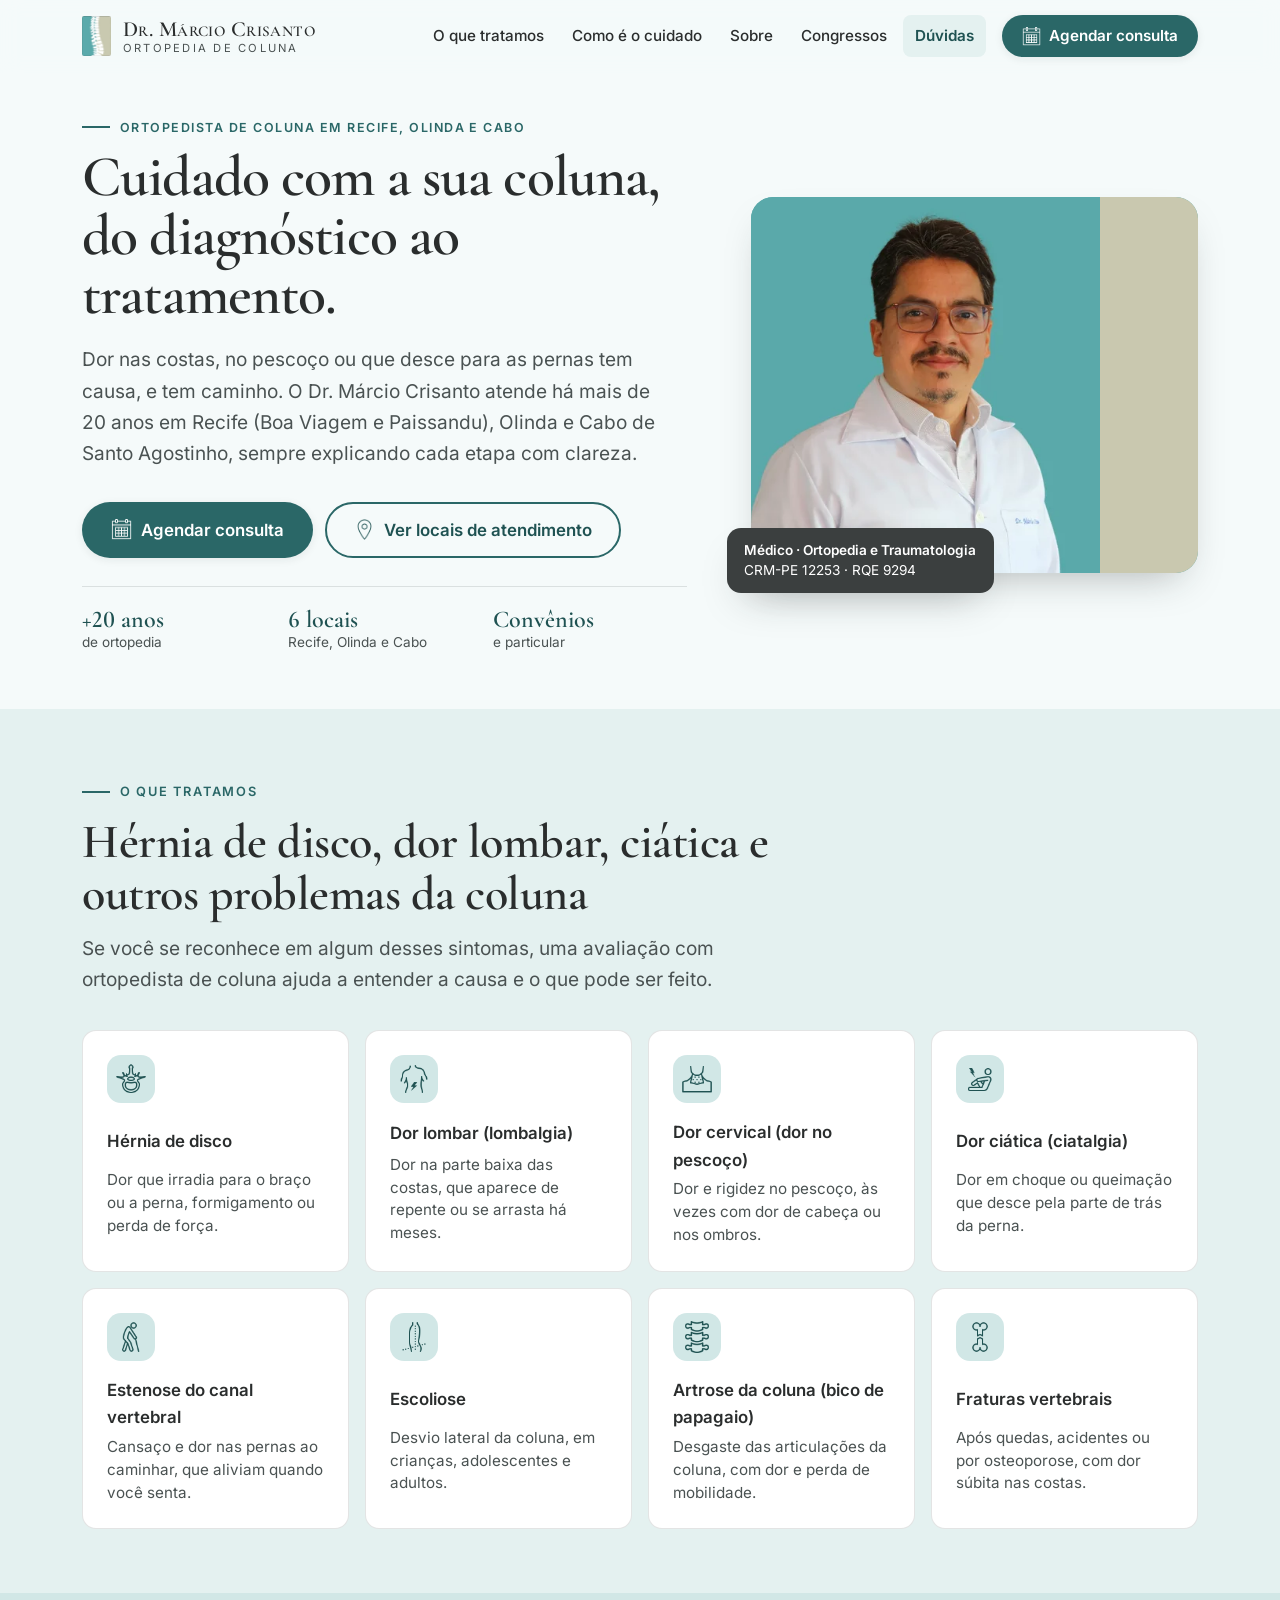
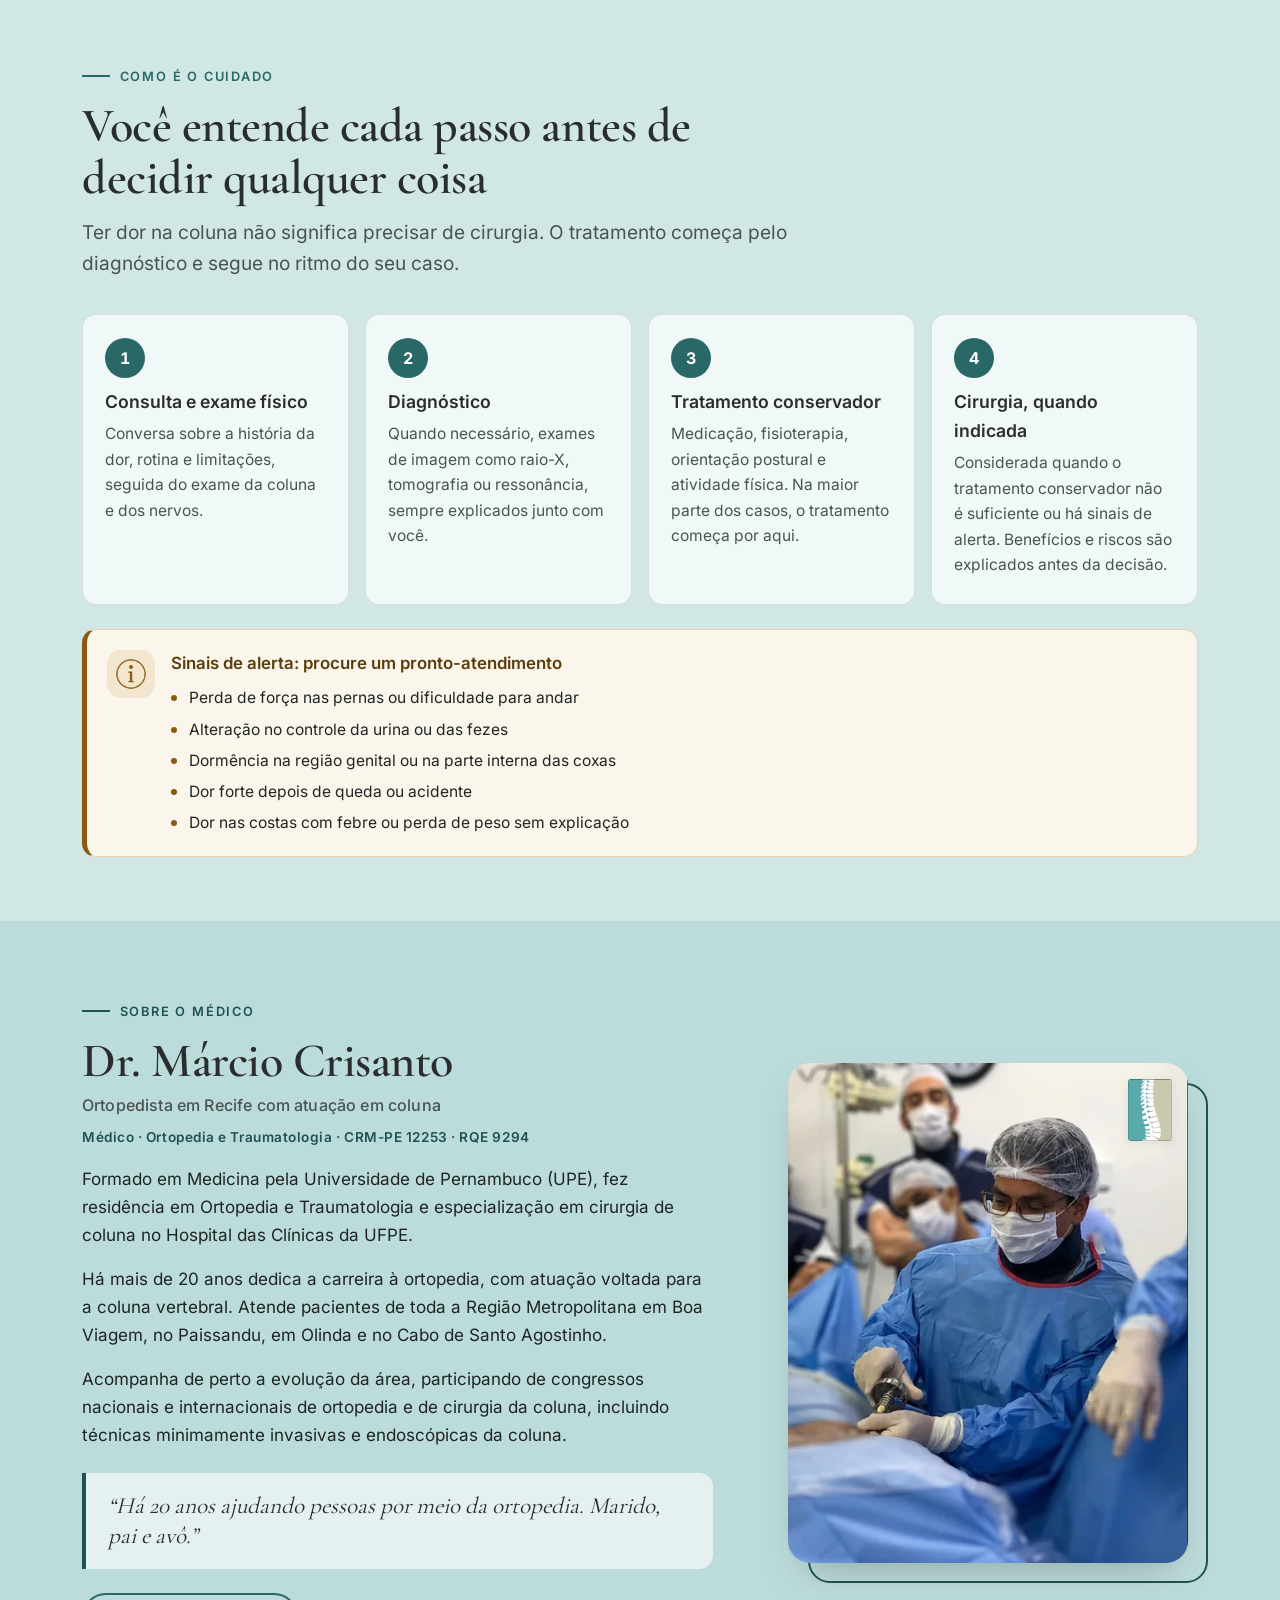
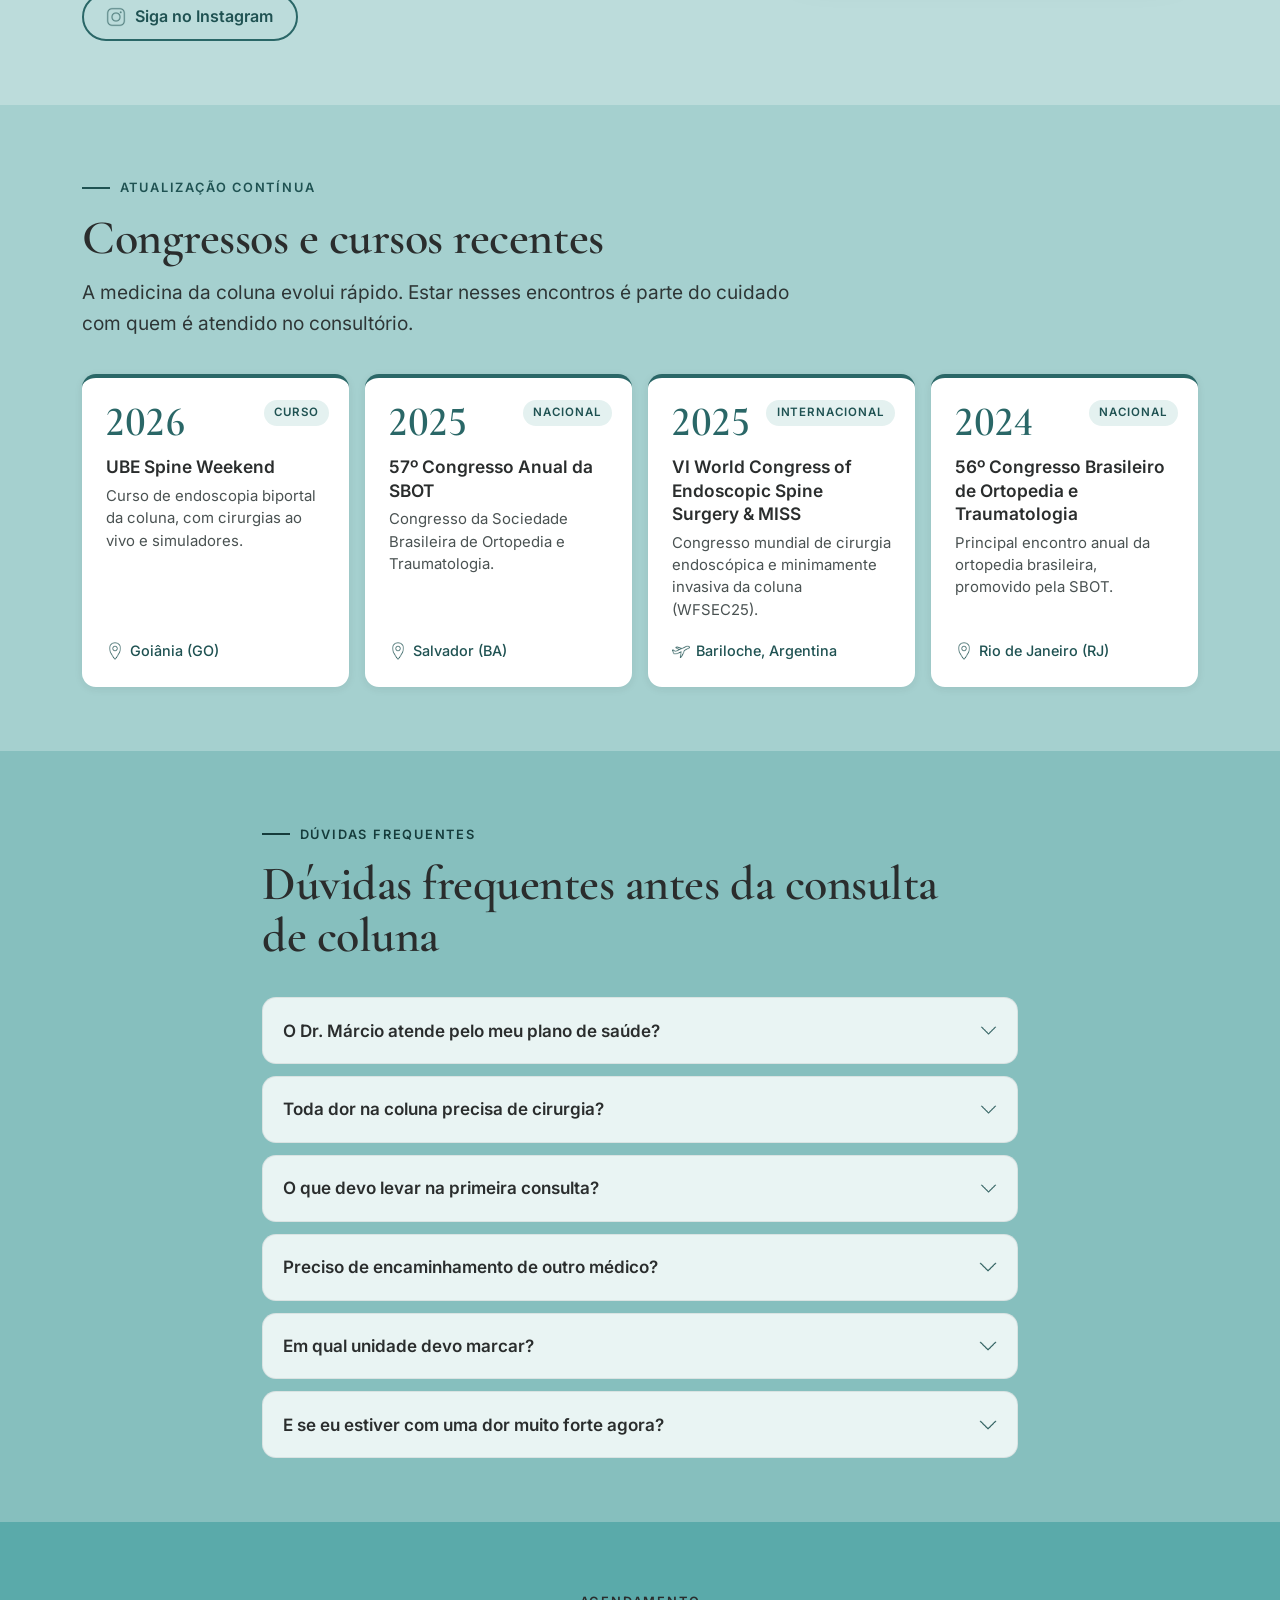
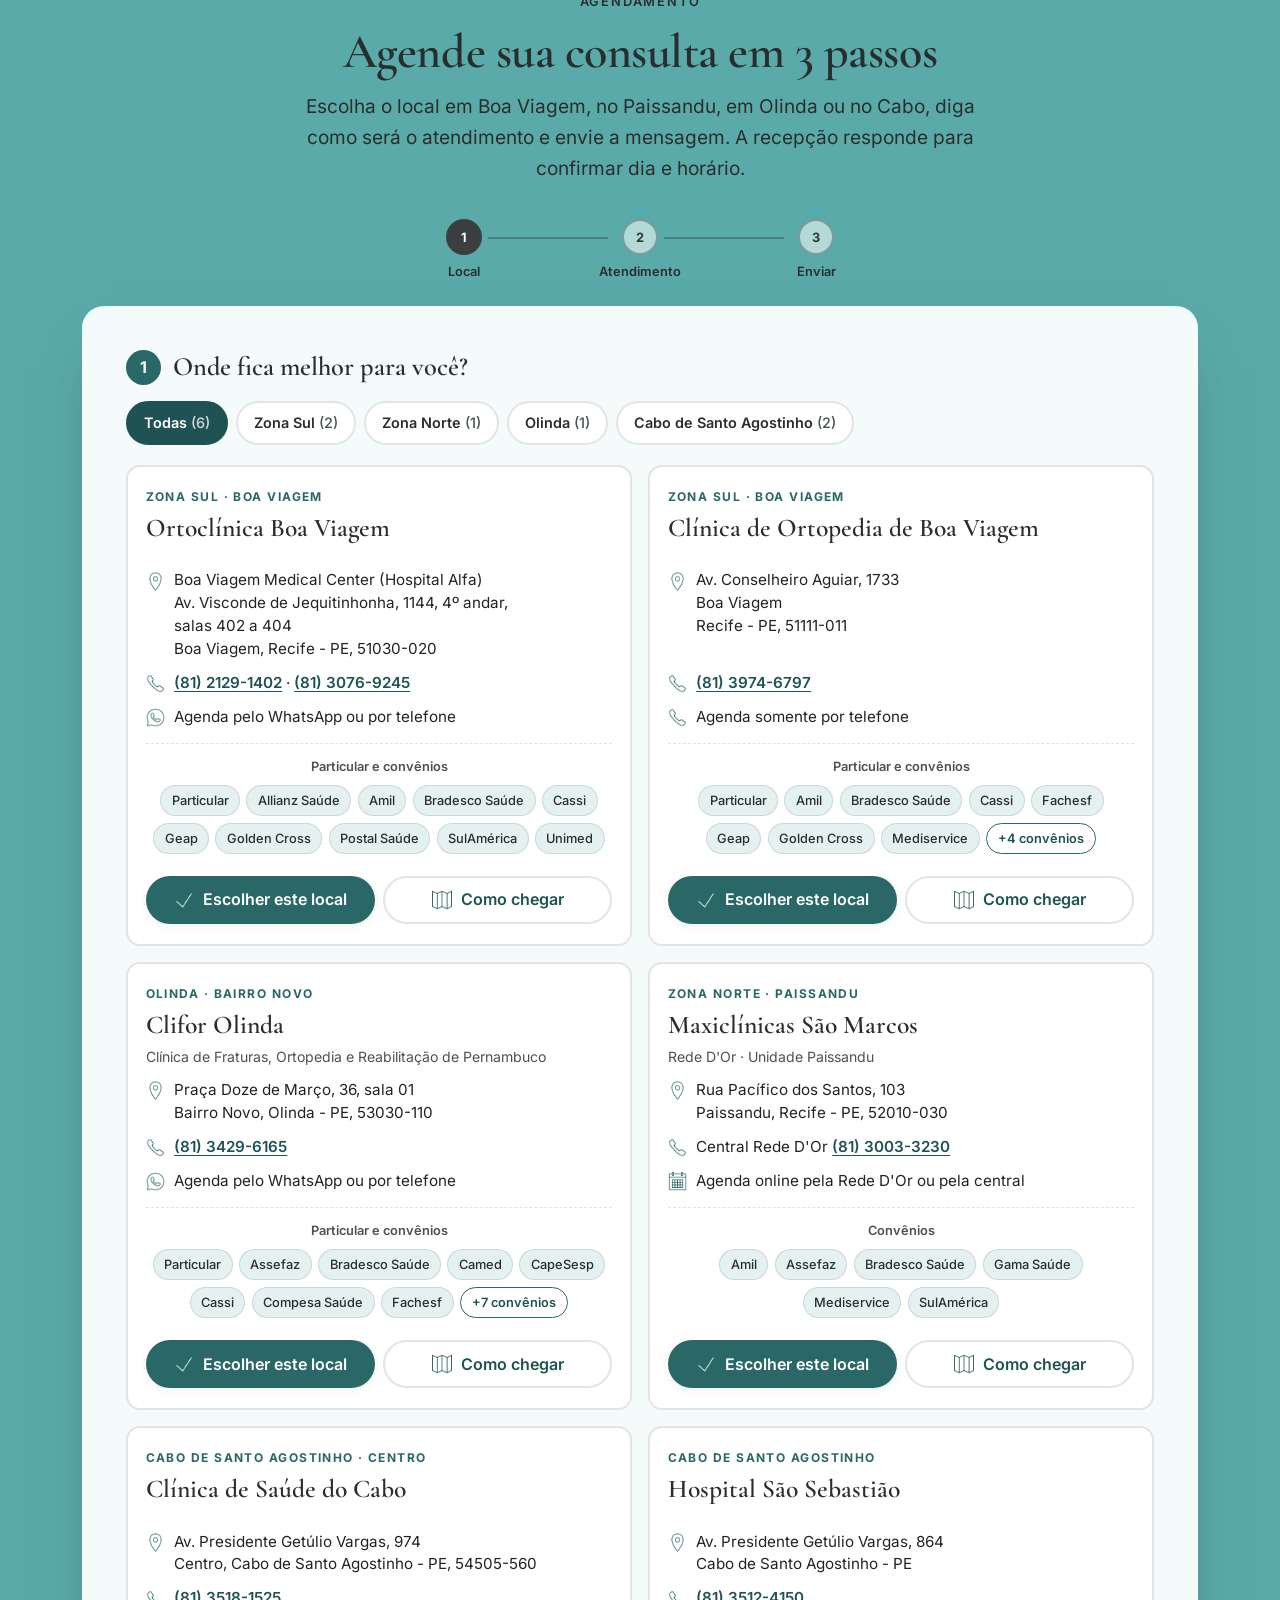
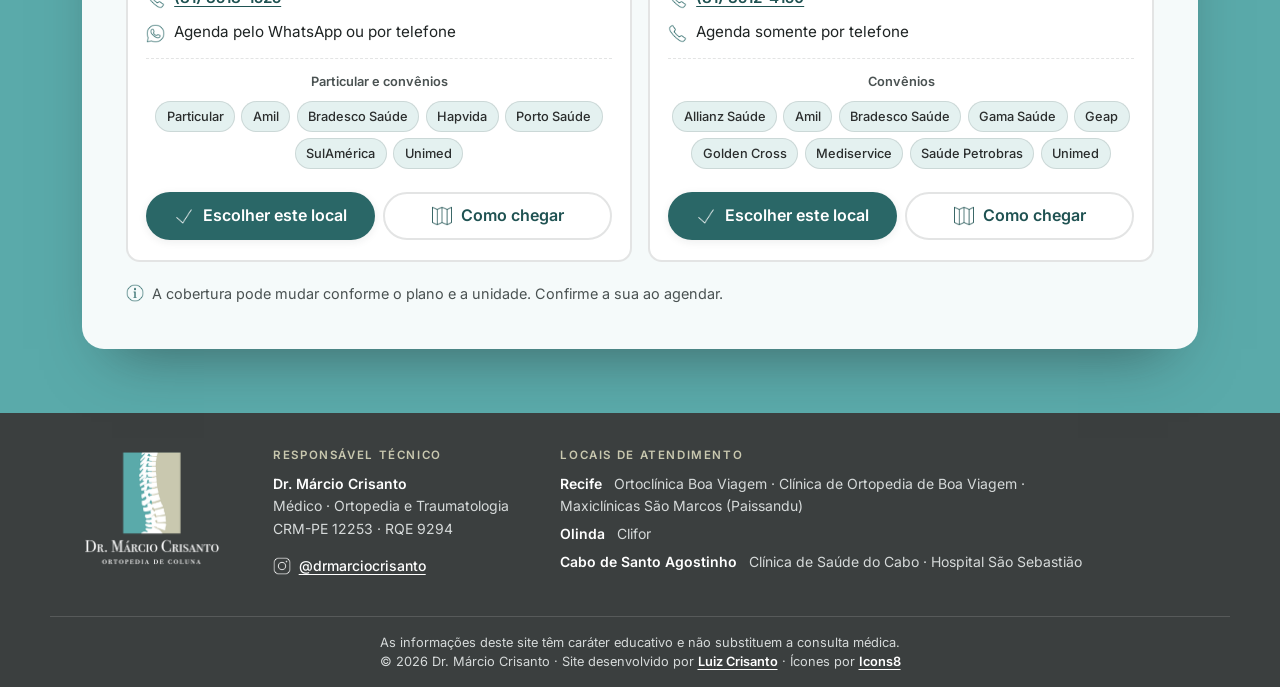
==== commit 2264fa43: "atualiza SEOs" ====
--- a/index.html
+++ b/index.html
@@ -3,18 +3,11 @@
 <head>
   <meta charset="UTF-8">
   <meta name="viewport" content="width=device-width, initial-scale=1.0">
-  <!--
-    Headers de segurança (configurar no servidor / netlify.toml / _headers):
-    Content-Security-Policy: default-src 'self'; img-src 'self' data:; style-src 'self'; font-src 'self'; script-src 'self'; frame-src https://www.google.com; base-uri 'self'; form-action 'self'
-    X-Frame-Options: DENY
-    X-Content-Type-Options: nosniff
-    Referrer-Policy: strict-origin-when-cross-origin
-    Permissions-Policy: camera=(), microphone=(), geolocation=()
-  -->
+  <!-- Headers de segurança: ver o arquivo _headers (Netlify) -->
   <title>Ortopedista de Coluna em Recife | Dr. Márcio Crisanto</title>
-  <meta name="description" content="Ortopedista de coluna em Recife, Olinda e Cabo de Santo Agostinho: hérnia de disco, dor lombar e ciática. Dr. Márcio Crisanto, CRM-PE 12253.">
+  <meta name="description" content="Ortopedista de coluna em Recife (Boa Viagem e Paissandu), Olinda e Cabo. Hérnia de disco, dor lombar e ciática. Dr. Márcio Crisanto, CRM-PE 12253, RQE 9294.">
   <link rel="canonical" href="https://drmarciocrisanto.com.br/">
-  <meta name="robots" content="index, follow">
+  <meta name="robots" content="index, follow, max-image-preview:large, max-snippet:-1">
   <meta name="theme-color" content="#3B3F3F">
 
   <meta property="og:type" content="website">
@@ -38,9 +31,11 @@
   <link rel="icon" href="assets/images/favicon-32.png" type="image/png" sizes="32x32">
   <link rel="icon" href="assets/images/favicon-192.png" type="image/png" sizes="192x192">
   <link rel="apple-touch-icon" href="assets/images/apple-touch-icon.png">
+  <link rel="manifest" href="site.webmanifest">
   <link rel="preload" href="assets/fonts/inter-latin.woff2" as="font" type="font/woff2" crossorigin>
   <link rel="preload" href="assets/fonts/cormorant-garamond-latin.woff2" as="font" type="font/woff2" crossorigin>
-  <link rel="stylesheet" href="css/styles.css?v=7">
+  <link rel="stylesheet" href="css/variables.css?v=9">
+  <link rel="stylesheet" href="css/styles.css?v=9">
 
   <!-- Google Analytics 4: substituir G-XXXXXXXXXX pelo ID em analytics.google.com (e liberar googletagmanager.com na CSP) -->
   <!--
@@ -55,14 +50,122 @@
   "@context": "https://schema.org",
   "@graph": [
     {
-      "@type": "Physician",
-      "@id": "https://drmarciocrisanto.com.br/#medico",
+      "@type": "WebSite",
+      "@id": "https://drmarciocrisanto.com.br/#site",
+      "url": "https://drmarciocrisanto.com.br/",
       "name": "Dr. Márcio Crisanto",
-      "alternateName": "Marcio Adriano Paiva Crisanto",
-      "description": "Médico ortopedista com atuação em coluna vertebral em Recife, Olinda e Cabo de Santo Agostinho.",
+      "alternateName": "Dr. Márcio Crisanto, Ortopedia de Coluna",
+      "inLanguage": "pt-BR",
+      "publisher": {
+        "@id": "https://drmarciocrisanto.com.br/#pessoa"
+      },
+      "about": {
+        "@id": "https://drmarciocrisanto.com.br/#medico"
+      }
+    },
+    {
+      "@type": "WebPage",
+      "@id": "https://drmarciocrisanto.com.br/#pagina",
       "url": "https://drmarciocrisanto.com.br/",
-      "image": "https://drmarciocrisanto.com.br/assets/images/dr-marcio-crisanto.jpg",
-      "medicalSpecialty": "https://schema.org/Musculoskeletal",
+      "name": "Ortopedista de Coluna em Recife | Dr. Márcio Crisanto",
+      "description": "Ortopedista de coluna em Recife (Boa Viagem e Paissandu), Olinda e Cabo. Hérnia de disco, dor lombar e ciática. Dr. Márcio Crisanto, CRM-PE 12253, RQE 9294.",
+      "inLanguage": "pt-BR",
+      "isPartOf": {
+        "@id": "https://drmarciocrisanto.com.br/#site"
+      },
+      "about": {
+        "@id": "https://drmarciocrisanto.com.br/#medico"
+      },
+      "mainEntity": {
+        "@id": "https://drmarciocrisanto.com.br/#medico"
+      },
+      "primaryImageOfPage": {
+        "@id": "https://drmarciocrisanto.com.br/#foto"
+      },
+      "reviewedBy": {
+        "@id": "https://drmarciocrisanto.com.br/#pessoa"
+      },
+      "lastReviewed": "2026-09-11",
+      "dateModified": "2026-09-11"
+    },
+    {
+      "@type": "ImageObject",
+      "@id": "https://drmarciocrisanto.com.br/#foto",
+      "url": "https://drmarciocrisanto.com.br/assets/images/dr-marcio-crisanto.jpg",
+      "contentUrl": "https://drmarciocrisanto.com.br/assets/images/dr-marcio-crisanto.jpg",
+      "caption": "Dr. Márcio Crisanto, médico ortopedista com atuação em coluna"
+    },
+    {
+      "@type": "Person",
+      "@id": "https://drmarciocrisanto.com.br/#pessoa",
+      "name": "Dr. Márcio Crisanto",
+      "honorificPrefix": "Dr.",
+      "givenName": "Marcio Adriano",
+      "familyName": "Paiva Crisanto",
+      "alternateName": [
+        "Marcio Adriano Paiva Crisanto",
+        "Márcio Crisanto"
+      ],
+      "jobTitle": "Médico ortopedista com atuação em coluna",
+      "description": "Médico, Ortopedia e Traumatologia (RQE 9294), CRM-PE 12253, com atuação em doenças da coluna vertebral em Recife, Olinda e Cabo de Santo Agostinho.",
+      "url": "https://drmarciocrisanto.com.br/",
+      "image": {
+        "@id": "https://drmarciocrisanto.com.br/#foto"
+      },
+      "nationality": {
+        "@type": "Country",
+        "name": "Brasil"
+      },
+      "alumniOf": [
+        {
+          "@type": "CollegeOrUniversity",
+          "name": "Universidade de Pernambuco (UPE)"
+        },
+        {
+          "@type": "Hospital",
+          "name": "Hospital das Clínicas da Universidade Federal de Pernambuco (HC-UFPE)"
+        }
+      ],
+      "hasCredential": [
+        {
+          "@type": "EducationalOccupationalCredential",
+          "name": "Registro no Conselho Regional de Medicina de Pernambuco",
+          "credentialCategory": "Registro profissional",
+          "identifier": "CRM-PE 12253",
+          "recognizedBy": {
+            "@type": "Organization",
+            "name": "Conselho Regional de Medicina do Estado de Pernambuco (Cremepe)"
+          }
+        },
+        {
+          "@type": "EducationalOccupationalCredential",
+          "name": "Registro de Qualificação de Especialista em Ortopedia e Traumatologia",
+          "credentialCategory": "Especialidade médica",
+          "identifier": "RQE 9294",
+          "recognizedBy": {
+            "@type": "Organization",
+            "name": "Conselho Federal de Medicina (CFM)"
+          }
+        },
+        {
+          "@type": "EducationalOccupationalCredential",
+          "name": "Residência médica em Ortopedia e Traumatologia",
+          "credentialCategory": "Residência médica",
+          "recognizedBy": {
+            "@type": "Hospital",
+            "name": "Hospital das Clínicas da UFPE"
+          }
+        },
+        {
+          "@type": "EducationalOccupationalCredential",
+          "name": "Especialização em cirurgia de coluna",
+          "credentialCategory": "Especialização",
+          "recognizedBy": {
+            "@type": "Hospital",
+            "name": "Hospital das Clínicas da UFPE"
+          }
+        }
+      ],
       "identifier": [
         {
           "@type": "PropertyValue",
@@ -75,16 +178,47 @@
           "value": "9294"
         }
       ],
-      "areaServed": [
-        "Recife",
-        "Olinda",
-        "Cabo de Santo Agostinho",
-        "Região Metropolitana do Recife"
+      "knowsAbout": [
+        {
+          "@type": "MedicalCondition",
+          "name": "Hérnia de disco"
+        },
+        {
+          "@type": "MedicalCondition",
+          "name": "Dor lombar",
+          "alternateName": "Lombalgia"
+        },
+        {
+          "@type": "MedicalCondition",
+          "name": "Dor cervical",
+          "alternateName": "Cervicalgia"
+        },
+        {
+          "@type": "MedicalCondition",
+          "name": "Dor ciática",
+          "alternateName": "Ciatalgia"
+        },
+        {
+          "@type": "MedicalCondition",
+          "name": "Estenose do canal vertebral"
+        },
+        {
+          "@type": "MedicalCondition",
+          "name": "Escoliose"
+        },
+        {
+          "@type": "MedicalCondition",
+          "name": "Artrose da coluna",
+          "alternateName": "Bico de papagaio"
+        },
+        {
+          "@type": "MedicalCondition",
+          "name": "Fratura vertebral"
+        },
+        "Cirurgia de coluna",
+        "Cirurgia endoscópica da coluna"
       ],
-      "sameAs": [
-        "https://www.instagram.com/drmarciocrisanto/"
-      ],
-      "location": [
+      "affiliation": [
         {
           "@id": "https://drmarciocrisanto.com.br/#ortoclinica-boa-viagem"
         },
@@ -92,10 +226,10 @@
           "@id": "https://drmarciocrisanto.com.br/#cobv"
         },
         {
+          "@id": "https://drmarciocrisanto.com.br/#maxiclinicas"
+        },
+        {
           "@id": "https://drmarciocrisanto.com.br/#clifor"
-        },
-        {
-          "@id": "https://drmarciocrisanto.com.br/#maxiclinicas"
         },
         {
           "@id": "https://drmarciocrisanto.com.br/#clinica-saude-cabo"
@@ -104,35 +238,108 @@
           "@id": "https://drmarciocrisanto.com.br/#hospital-sao-sebastiao"
         }
       ],
-      "jobTitle": "Médico ortopedista",
-      "knowsAbout": [
-        "Hérnia de disco",
-        "Dor lombar",
-        "Dor cervical",
-        "Dor ciática",
-        "Estenose do canal vertebral",
-        "Escoliose",
-        "Artrose da coluna",
-        "Fraturas vertebrais",
-        "Cirurgia de coluna"
+      "sameAs": [
+        "https://www.instagram.com/drmarciocrisanto/",
+        "https://www.rededorsaoluiz.com.br/encontre-um-medico/perfil/marcio-adriano-paiva-crisanto"
+      ]
+    },
+    {
+      "@type": "IndividualPhysician",
+      "@id": "https://drmarciocrisanto.com.br/#medico",
+      "name": "Dr. Márcio Crisanto",
+      "alternateName": "Marcio Adriano Paiva Crisanto",
+      "description": "Médico ortopedista (Ortopedia e Traumatologia, RQE 9294, CRM-PE 12253) com atuação em coluna vertebral. Atende em Boa Viagem e Paissandu (Recife), Olinda e Cabo de Santo Agostinho.",
+      "url": "https://drmarciocrisanto.com.br/",
+      "image": {
+        "@id": "https://drmarciocrisanto.com.br/#foto"
+      },
+      "logo": "https://drmarciocrisanto.com.br/assets/images/favicon-192.png",
+      "founder": {
+        "@id": "https://drmarciocrisanto.com.br/#pessoa"
+      },
+      "medicalSpecialty": [
+        "https://schema.org/Musculoskeletal",
+        "https://schema.org/Surgical"
       ],
       "telephone": "+558121291402",
-      "alumniOf": [
-        {
-          "@type": "CollegeOrUniversity",
-          "name": "Universidade de Pernambuco (UPE)"
-        },
-        {
-          "@type": "CollegeOrUniversity",
-          "name": "Universidade Federal de Pernambuco (UFPE)"
+      "address": {
+        "@type": "PostalAddress",
+        "streetAddress": "Av. Visconde de Jequitinhonha, 1144, 4º andar, salas 402 a 404",
+        "addressLocality": "Recife",
+        "addressRegion": "PE",
+        "postalCode": "51030-020",
+        "addressCountry": "BR"
+      },
+      "geo": {
+        "@type": "GeoCoordinates",
+        "latitude": -8.1314338,
+        "longitude": -34.9030214
+      },
+      "areaServed": [
+        {
+          "@type": "City",
+          "name": "Recife"
+        },
+        {
+          "@type": "City",
+          "name": "Olinda"
+        },
+        {
+          "@type": "City",
+          "name": "Cabo de Santo Agostinho"
+        },
+        {
+          "@type": "AdministrativeArea",
+          "name": "Região Metropolitana do Recife"
         }
+      ],
+      "isAcceptingNewPatients": true,
+      "availableService": [
+        {
+          "@type": "MedicalTherapy",
+          "name": "Tratamento conservador de doenças da coluna",
+          "description": "Medicação, fisioterapia, orientação postural e atividade física, conforme avaliação médica."
+        },
+        {
+          "@type": "SurgicalProcedure",
+          "name": "Cirurgia de coluna",
+          "description": "Considerada quando o tratamento conservador não é suficiente ou há sinais de alerta, após conversa sobre benefícios e riscos."
+        }
+      ],
+      "practicesAt": [
+        {
+          "@id": "https://drmarciocrisanto.com.br/#ortoclinica-boa-viagem"
+        },
+        {
+          "@id": "https://drmarciocrisanto.com.br/#cobv"
+        },
+        {
+          "@id": "https://drmarciocrisanto.com.br/#maxiclinicas"
+        },
+        {
+          "@id": "https://drmarciocrisanto.com.br/#clifor"
+        },
+        {
+          "@id": "https://drmarciocrisanto.com.br/#clinica-saude-cabo"
+        }
+      ],
+      "hospitalAffiliation": {
+        "@id": "https://drmarciocrisanto.com.br/#hospital-sao-sebastiao"
+      },
+      "sameAs": [
+        "https://www.instagram.com/drmarciocrisanto/",
+        "https://www.rededorsaoluiz.com.br/encontre-um-medico/perfil/marcio-adriano-paiva-crisanto"
       ]
     },
     {
       "@type": "MedicalClinic",
       "@id": "https://drmarciocrisanto.com.br/#ortoclinica-boa-viagem",
       "name": "Ortoclínica Boa Viagem",
-      "telephone": "+558121291402",
+      "description": "No Boa Viagem Medical Center (Hospital Alfa).",
+      "telephone": [
+        "+558121291402",
+        "+558130769245"
+      ],
       "address": {
         "@type": "PostalAddress",
         "streetAddress": "Av. Visconde de Jequitinhonha, 1144, 4º andar, salas 402 a 404 (Boa Viagem Medical Center / Hospital Alfa)",
@@ -145,7 +352,8 @@
         "@type": "GeoCoordinates",
         "latitude": -8.1314338,
         "longitude": -34.9030214
-      }
+      },
+      "hasMap": "https://www.google.com/maps/search/?api=1&query=Ortocl%C3%ADnica%20Boa%20Viagem%2C%20Av.%20Visconde%20de%20Jequitinhonha%2C%201144%2C%20Recife"
     },
     {
       "@type": "MedicalClinic",
@@ -164,31 +372,17 @@
         "@type": "GeoCoordinates",
         "latitude": -8.10539,
         "longitude": -34.88856
-      }
-    },
-    {
-      "@type": "MedicalClinic",
-      "@id": "https://drmarciocrisanto.com.br/#clifor",
-      "name": "Clifor - Clínica de Fraturas, Ortopedia e Reabilitação de Pernambuco",
-      "telephone": "+558134296165",
-      "address": {
-        "@type": "PostalAddress",
-        "streetAddress": "Praça Doze de Março, 36, sala 01",
-        "addressLocality": "Olinda",
-        "addressRegion": "PE",
-        "postalCode": "53030-110",
-        "addressCountry": "BR"
-      },
-      "geo": {
-        "@type": "GeoCoordinates",
-        "latitude": -8.00863,
-        "longitude": -34.84389
-      }
+      },
+      "hasMap": "https://www.google.com/maps/search/?api=1&query=Cl%C3%ADnica%20de%20Ortopedia%20de%20Boa%20Viagem%2C%20Av.%20Conselheiro%20Aguiar%2C%201733%2C%20Recife"
     },
     {
       "@type": "MedicalClinic",
       "@id": "https://drmarciocrisanto.com.br/#maxiclinicas",
-      "name": "Maxiclínicas São Marcos - Unidade Paissandu",
+      "name": "Maxiclínicas São Marcos, Unidade Paissandu",
+      "parentOrganization": {
+        "@type": "Organization",
+        "name": "Rede D'Or"
+      },
       "telephone": "+558130033230",
       "address": {
         "@type": "PostalAddress",
@@ -202,7 +396,35 @@
         "@type": "GeoCoordinates",
         "latitude": -8.06296,
         "longitude": -34.9
+      },
+      "hasMap": "https://www.google.com/maps/search/?api=1&query=Maxicl%C3%ADnicas%20S%C3%A3o%20Marcos%2C%20Rua%20Pac%C3%ADfico%20dos%20Santos%2C%20103%2C%20Recife",
+      "potentialAction": {
+        "@type": "ReserveAction",
+        "name": "Agendar consulta online pela Rede D'Or",
+        "target": "https://www.rededorsaoluiz.com.br/paciente/marcar-consulta/?medicom=70820806&unidadem=2064"
       }
+    },
+    {
+      "@type": "MedicalClinic",
+      "@id": "https://drmarciocrisanto.com.br/#clifor",
+      "name": "Clifor, Clínica de Fraturas, Ortopedia e Reabilitação de Pernambuco",
+      "alternateName": "Clifor Olinda",
+      "url": "https://cliforolinda.com.br/",
+      "telephone": "+558134296165",
+      "address": {
+        "@type": "PostalAddress",
+        "streetAddress": "Praça Doze de Março, 36, sala 01, Bairro Novo",
+        "addressLocality": "Olinda",
+        "addressRegion": "PE",
+        "postalCode": "53030-110",
+        "addressCountry": "BR"
+      },
+      "geo": {
+        "@type": "GeoCoordinates",
+        "latitude": -8.00863,
+        "longitude": -34.84389
+      },
+      "hasMap": "https://www.google.com/maps/search/?api=1&query=Clifor%2C%20Pra%C3%A7a%20Doze%20de%20Mar%C3%A7o%2C%2036%2C%20Olinda"
     },
     {
       "@type": "MedicalClinic",
@@ -211,17 +433,19 @@
       "telephone": "+558135181525",
       "address": {
         "@type": "PostalAddress",
-        "streetAddress": "Av. Presidente Getúlio Vargas, 974",
+        "streetAddress": "Av. Presidente Getúlio Vargas, 974, Centro",
         "addressLocality": "Cabo de Santo Agostinho",
         "addressRegion": "PE",
         "postalCode": "54505-560",
         "addressCountry": "BR"
-      }
+      },
+      "hasMap": "https://www.google.com/maps/search/?api=1&query=Cl%C3%ADnica%20de%20Sa%C3%BAde%20do%20Cabo%2C%20Av.%20Presidente%20Get%C3%BAlio%20Vargas%2C%20974%2C%20Cabo%20de%20Santo%20Agostinho"
     },
     {
       "@type": "Hospital",
       "@id": "https://drmarciocrisanto.com.br/#hospital-sao-sebastiao",
       "name": "Hospital São Sebastião",
+      "url": "https://hospitalsaosebastiaocabo.com.br/",
       "telephone": "+558135124150",
       "address": {
         "@type": "PostalAddress",
@@ -229,11 +453,16 @@
         "addressLocality": "Cabo de Santo Agostinho",
         "addressRegion": "PE",
         "addressCountry": "BR"
-      }
+      },
+      "hasMap": "https://www.google.com/maps/search/?api=1&query=Hospital%20S%C3%A3o%20Sebasti%C3%A3o%2C%20Av.%20Presidente%20Get%C3%BAlio%20Vargas%2C%20864%2C%20Cabo%20de%20Santo%20Agostinho"
     },
     {
       "@type": "FAQPage",
-      "@id": "https://drmarciocrisanto.com.br/#duvidas",
+      "@id": "https://drmarciocrisanto.com.br/#faq",
+      "isPartOf": {
+        "@id": "https://drmarciocrisanto.com.br/#pagina"
+      },
+      "inLanguage": "pt-BR",
       "mainEntity": [
         {
           "@type": "Question",
@@ -284,21 +513,16 @@
           }
         }
       ]
-    },
-    {
-      "@type": "WebSite",
-      "@id": "https://drmarciocrisanto.com.br/#site",
-      "url": "https://drmarciocrisanto.com.br/",
-      "name": "Dr. Márcio Crisanto",
-      "inLanguage": "pt-BR",
-      "about": {
-        "@id": "https://drmarciocrisanto.com.br/#medico"
-      }
     }
   ]
 }
   </script>
-  <script type="module" src="js/script.js?v=7"></script>
+  <script type="module" src="js/script.js?v=9"></script>
+  <link rel="modulepreload" href="js/modules/api.js">
+  <link rel="modulepreload" href="js/modules/menu.js">
+  <link rel="modulepreload" href="js/modules/scroll.js">
+  <link rel="modulepreload" href="js/modules/plans.js">
+  <link rel="modulepreload" href="js/modules/booking.js">
 </head>
 <body>
   <a class="skip-link" href="#conteudo">Pular para o conteúdo</a>
@@ -306,7 +530,7 @@
   <!-- ============ HEADER ============ -->
   <header class="header" id="topo">
     <div class="container header__inner">
-      <a class="brand" href="#topo" aria-label="Dr. Márcio Crisanto, página inicial">
+      <a class="brand" href="#topo" aria-label="Dr. Márcio Crisanto, Ortopedia de coluna, página inicial">
         <img class="brand__mark" src="assets/images/logo-mark.webp" alt="" width="29" height="41">
         <span class="brand__text">
           <span class="brand__name">Dr. Márcio Crisanto</span>
@@ -341,7 +565,7 @@
         <div class="hero__content">
           
           <div class="hero__id">
-            <img class="hero__avatar" src="assets/images/dr-marcio-crisanto-480.webp" alt="" width="60" height="60">
+            <img class="hero__avatar" src="assets/images/dr-marcio-crisanto-120.webp" alt="" width="60" height="60">
             <p><strong>Dr. Márcio Crisanto</strong><span>Médico · Ortopedia e Traumatologia</span><span>CRM-PE 12253 · RQE 9294</span></p>
           </div>
           <h1 class="hero__title" id="hero-titulo">
@@ -350,7 +574,7 @@
           </h1>
           <p class="hero__lead">
             Dor nas costas, no pescoço ou que desce para as pernas tem causa, e tem caminho.
-            O Dr. Márcio Crisanto atende há mais de 20 anos em Recife, Olinda e Cabo de Santo Agostinho, sempre explicando
+            O Dr. Márcio Crisanto atende há mais de 20 anos em Recife (Boa Viagem e Paissandu), Olinda e Cabo de Santo Agostinho, sempre explicando
             cada etapa com clareza.
           </p>
           <div class="hero__actions">
@@ -371,8 +595,9 @@
         <div class="hero__art">
           <div class="hero__frame">
             <picture>
+              <source media="(max-width: 1023.98px)" srcset="[data-uri]">
               <source srcset="assets/images/dr-marcio-crisanto-480.webp 480w, assets/images/dr-marcio-crisanto.webp 697w" sizes="(min-width: 1024px) 460px, 80vw" type="image/webp">
-              <img class="hero__photo" src="assets/images/dr-marcio-crisanto.jpg" alt="Dr. Márcio Crisanto, de jaleco branco, sorrindo" width="697" height="697" fetchpriority="high">
+              <img class="hero__photo" src="assets/images/dr-marcio-crisanto.jpg" alt="Dr. Márcio Crisanto, médico ortopedista com atuação em coluna, de jaleco branco" width="697" height="697" fetchpriority="high">
             </picture>
             <span class="hero__strip" aria-hidden="true"></span>
           </div>
@@ -389,8 +614,8 @@
       <div class="container">
         <header class="section__head">
           <p class="eyebrow">O que tratamos</p>
-          <h2 class="section__title" id="tratamentos-titulo">Problemas da coluna mais comuns no consultório</h2>
-          <p class="section__lead">Se você se reconhece em algum desses sintomas, uma avaliação ajuda a entender a causa e o que pode ser feito.</p>
+          <h2 class="section__title" id="tratamentos-titulo">Hérnia de disco, dor lombar, ciática e outros problemas da coluna</h2>
+          <p class="section__lead">Se você se reconhece em algum desses sintomas, uma avaliação com ortopedista de coluna ajuda a entender a causa e o que pode ser feito.</p>
         </header>
 
         <ul class="conditions">
@@ -401,22 +626,22 @@
           </li>
           <li class="condition">
             <span class="icon-badge"><span class="icon icon--back-pain" aria-hidden="true"></span></span>
-            <h3 class="condition__title">Dor lombar</h3>
+            <h3 class="condition__title">Dor lombar (lombalgia)</h3>
             <p>Dor na parte baixa das costas, que aparece de repente ou se arrasta há meses.</p>
           </li>
           <li class="condition">
             <span class="icon-badge"><span class="icon icon--neck" aria-hidden="true"></span></span>
-            <h3 class="condition__title">Dor cervical</h3>
+            <h3 class="condition__title">Dor cervical (dor no pescoço)</h3>
             <p>Dor e rigidez no pescoço, às vezes com dor de cabeça ou nos ombros.</p>
           </li>
           <li class="condition">
             <span class="icon-badge"><span class="icon icon--leg-trauma" aria-hidden="true"></span></span>
-            <h3 class="condition__title">Dor ciática</h3>
+            <h3 class="condition__title">Dor ciática (ciatalgia)</h3>
             <p>Dor em choque ou queimação que desce pela parte de trás da perna.</p>
           </li>
           <li class="condition">
             <span class="icon-badge"><span class="icon icon--elderly-cane" aria-hidden="true"></span></span>
-            <h3 class="condition__title">Estenose do canal</h3>
+            <h3 class="condition__title">Estenose do canal vertebral</h3>
             <p>Cansaço e dor nas pernas ao caminhar, que aliviam quando você senta.</p>
           </li>
           <li class="condition">
@@ -426,7 +651,7 @@
           </li>
           <li class="condition">
             <span class="icon-badge"><span class="icon icon--spine-segments" aria-hidden="true"></span></span>
-            <h3 class="condition__title">Artrose da coluna</h3>
+            <h3 class="condition__title">Artrose da coluna (bico de papagaio)</h3>
             <p>Desgaste das articulações da coluna, com dor e perda de mobilidade.</p>
           </li>
           <li class="condition">
@@ -491,7 +716,7 @@
       <div class="container about">
         <div class="about__content">
           <p class="eyebrow">Sobre o médico</p>
-          <h2 class="section__title" id="sobre-titulo">Dr. Márcio Crisanto</h2>
+          <h2 class="section__title" id="sobre-titulo">Dr. Márcio Crisanto <span class="section__title-sub">Ortopedista em Recife com atuação em coluna</span></h2>
           <p class="about__creds">Médico · Ortopedia e Traumatologia · CRM-PE 12253 · RQE 9294</p>
           <p>
             Formado em Medicina pela Universidade de Pernambuco (UPE), fez residência em Ortopedia e
@@ -504,7 +729,7 @@
           </p>
           <p>
             Acompanha de perto a evolução da área, participando de congressos nacionais e internacionais
-            de ortopedia e de cirurgia da coluna, incluindo as técnicas minimamente invasivas.
+            de ortopedia e de cirurgia da coluna, incluindo técnicas minimamente invasivas e endoscópicas da coluna.
           </p>
           <blockquote class="about__quote">
             <p>“Há 20 anos ajudando pessoas por meio da ortopedia. Marido, pai e avô.”</p>
@@ -578,7 +803,7 @@
       <div class="container container--narrow">
         <header class="section__head">
           <p class="eyebrow">Dúvidas frequentes</p>
-          <h2 class="section__title" id="duvidas-titulo">Antes de agendar</h2>
+          <h2 class="section__title" id="duvidas-titulo">Dúvidas frequentes antes da consulta de coluna</h2>
         </header>
 
         <div class="faq">
@@ -616,7 +841,7 @@
         <header class="section__head section__head--center">
           <p class="eyebrow eyebrow--dark">Agendamento</p>
           <h2 class="section__title" id="agendar-titulo">Agende sua consulta em 3 passos</h2>
-          <p class="section__lead">Escolha o local, diga como será o atendimento e envie a mensagem. A recepção responde para confirmar dia e horário.</p>
+          <p class="section__lead">Escolha o local em Boa Viagem, no Paissandu, em Olinda ou no Cabo, diga como será o atendimento e envie a mensagem. A recepção responde para confirmar dia e horário.</p>
         </header>
 
         <ol class="stepper" aria-label="Etapas do agendamento" data-stepper hidden>
@@ -646,9 +871,9 @@
                 <div class="location__info">
                   <p class="location__region">Zona Sul · Boa Viagem</p>
                   <h4 class="location__name">Ortoclínica Boa Viagem</h4>
-                  <p class="location__line"><span class="icon icon--marker" aria-hidden="true"></span>
+                  <p class="location__line location__line--addr"><span class="icon icon--marker" aria-hidden="true"></span>
                     <span>Boa Viagem Medical Center (Hospital Alfa)<br>Av. Visconde de Jequitinhonha, 1144, 4º andar, <span class="nowrap">salas 402 a 404</span><br>Boa Viagem, <span class="nowrap">Recife - PE</span>, <span class="nowrap">51030-020</span></span></p>
-                  <p class="location__line"><span class="icon icon--phone" aria-hidden="true"></span>
+                  <p class="location__line location__line--phone"><span class="icon icon--phone" aria-hidden="true"></span>
                     <span><a href="tel:+558121291402">(81) 2129-1402</a> · <a href="tel:+558130769245">(81) 3076-9245</a></span></p>
                   <p class="location__line location__line--how"><span class="icon icon--whatsapp" aria-hidden="true"></span>
                     <span>Agenda pelo WhatsApp ou por telefone</span></p>
@@ -681,9 +906,9 @@
                 <div class="location__info">
                   <p class="location__region">Zona Sul · Boa Viagem</p>
                   <h4 class="location__name">Clínica de Ortopedia de Boa Viagem</h4>
-                  <p class="location__line"><span class="icon icon--marker" aria-hidden="true"></span>
+                  <p class="location__line location__line--addr"><span class="icon icon--marker" aria-hidden="true"></span>
                     <span>Av. Conselheiro Aguiar, 1733<br>Boa Viagem<br><span class="nowrap">Recife - PE</span>, <span class="nowrap">51111-011</span></span></p>
-                  <p class="location__line"><span class="icon icon--phone" aria-hidden="true"></span>
+                  <p class="location__line location__line--phone"><span class="icon icon--phone" aria-hidden="true"></span>
                     <span><a href="tel:+558139746797">(81) 3974-6797</a></span></p>
                   <p class="location__line location__line--how"><span class="icon icon--phone" aria-hidden="true"></span>
                     <span>Agenda somente por telefone</span></p>
@@ -717,11 +942,11 @@
               <article class="location" data-location="clifor" data-region="olinda" data-name="Clifor Olinda" data-whatsapp="5581982379160" data-phone="558134296165">
                 <div class="location__info">
                   <p class="location__region">Olinda · Bairro Novo</p>
-                  <h4 class="location__name">Clifor</h4>
+                  <h4 class="location__name">Clifor Olinda</h4>
                   <p class="location__sub">Clínica de Fraturas, Ortopedia e Reabilitação de Pernambuco</p>
-                  <p class="location__line"><span class="icon icon--marker" aria-hidden="true"></span>
+                  <p class="location__line location__line--addr"><span class="icon icon--marker" aria-hidden="true"></span>
                     <span>Praça Doze de Março, 36, sala 01<br>Bairro Novo, <span class="nowrap">Olinda - PE</span>, <span class="nowrap">53030-110</span></span></p>
-                  <p class="location__line"><span class="icon icon--phone" aria-hidden="true"></span>
+                  <p class="location__line location__line--phone"><span class="icon icon--phone" aria-hidden="true"></span>
                     <span><a href="tel:+558134296165">(81) 3429-6165</a></span></p>
                   <p class="location__line location__line--how"><span class="icon icon--whatsapp" aria-hidden="true"></span>
                     <span>Agenda pelo WhatsApp ou por telefone</span></p>
@@ -760,9 +985,9 @@
                   <p class="location__region">Zona Norte · Paissandu</p>
                   <h4 class="location__name">Maxiclínicas São Marcos</h4>
                   <p class="location__sub">Rede D'Or · Unidade Paissandu</p>
-                  <p class="location__line"><span class="icon icon--marker" aria-hidden="true"></span>
+                  <p class="location__line location__line--addr"><span class="icon icon--marker" aria-hidden="true"></span>
                     <span>Rua Pacífico dos Santos, 103<br>Paissandu, <span class="nowrap">Recife - PE</span>, <span class="nowrap">52010-030</span></span></p>
-                  <p class="location__line"><span class="icon icon--phone" aria-hidden="true"></span>
+                  <p class="location__line location__line--phone"><span class="icon icon--phone" aria-hidden="true"></span>
                     <span>Central Rede D'Or <a href="tel:+558130033230">(81) 3003-3230</a></span></p>
                   <p class="location__line location__line--how"><span class="icon icon--calendar" aria-hidden="true"></span>
                     <span>Agenda online pela Rede D'Or ou pela central</span></p>
@@ -790,9 +1015,9 @@
                 <div class="location__info">
                   <p class="location__region">Cabo de Santo Agostinho · Centro</p>
                   <h4 class="location__name">Clínica de Saúde do Cabo</h4>
-                  <p class="location__line"><span class="icon icon--marker" aria-hidden="true"></span>
+                  <p class="location__line location__line--addr"><span class="icon icon--marker" aria-hidden="true"></span>
                     <span>Av. Presidente Getúlio Vargas, 974<br>Centro, Cabo de Santo Agostinho - PE, <span class="nowrap">54505-560</span></span></p>
-                  <p class="location__line"><span class="icon icon--phone" aria-hidden="true"></span>
+                  <p class="location__line location__line--phone"><span class="icon icon--phone" aria-hidden="true"></span>
                     <span><a href="tel:+558135181525">(81) 3518-1525</a></span></p>
                   <p class="location__line location__line--how"><span class="icon icon--whatsapp" aria-hidden="true"></span>
                     <span>Agenda pelo WhatsApp ou por telefone</span></p>
@@ -821,9 +1046,9 @@
                 <div class="location__info">
                   <p class="location__region">Cabo de Santo Agostinho</p>
                   <h4 class="location__name">Hospital São Sebastião</h4>
-                  <p class="location__line"><span class="icon icon--marker" aria-hidden="true"></span>
+                  <p class="location__line location__line--addr"><span class="icon icon--marker" aria-hidden="true"></span>
                     <span>Av. Presidente Getúlio Vargas, 864<br>Cabo de Santo Agostinho - PE</span></p>
-                  <p class="location__line"><span class="icon icon--phone" aria-hidden="true"></span>
+                  <p class="location__line location__line--phone"><span class="icon icon--phone" aria-hidden="true"></span>
                     <span><a href="tel:+558135124150">(81) 3512-4150</a></span></p>
                   <p class="location__line location__line--how"><span class="icon icon--phone" aria-hidden="true"></span>
                     <span>Agenda somente por telefone</span></p>
--- a/css/variables.css
+++ b/css/variables.css
@@ -0,0 +1,82 @@
+/* ==========================================================
+   Design tokens · Dr. Márcio Crisanto
+   Paleta extraída da logo: grafite #3B3F3F, teal #5AAAAA, bege #C9C8AF
+   ========================================================== */
+
+@font-face {
+  font-family: 'Cormorant Garamond';
+  src: url('../assets/fonts/cormorant-garamond-latin.woff2') format('woff2');
+  font-weight: 300 700;
+  font-style: normal;
+  font-display: swap;
+}
+
+@font-face {
+  font-family: 'Inter';
+  src: url('../assets/fonts/inter-latin.woff2') format('woff2');
+  font-weight: 100 900;
+  font-style: normal;
+  font-display: swap;
+}
+
+:root {
+  /* Cores da marca */
+  --graphite: #3B3F3F;
+  --graphite-900: #2A2D2D;
+  --teal: #5AAAAA;          /* teal da logo e do fundo da foto (decorativo, não usar para texto em fundo claro) */
+  --teal-700: #2A6767;      /* teal acessível: texto e botões (6.5:1 com branco) */
+  --teal-800: #1F5252;
+  --beige: #C9C8AF;
+
+  /* Texto */
+  --ink: #1F2424;
+  --ink-muted: #4A5252;
+  --on-dark: #FFFFFF;
+  --on-dark-muted: #D6DADA;
+
+  /* Rampa de fundo das seções: um só tom (o teal da logo), do mais claro ao mais escuro.
+     Cada seção é um degrau visível, sem degradê, para o paciente perceber a troca. */
+  --s1: #F5FAFA;   /* hero */
+  --s2: #E4F1F0;   /* o que tratamos */
+  --s3: #D1E7E6;   /* como é o cuidado */
+  --s4: #BCDCDB;   /* sobre */
+  --s5: #A5D0CF;   /* congressos */
+  --s6: #86BFBE;   /* dúvidas */
+  --s7: #5AAAAA;   /* agendamento (teal da logo) */
+  --s8: #3B3F3F;   /* rodapé (grafite da logo) */
+
+  --surface: #FFFFFF;
+  --line: rgba(31, 36, 36, 0.12);
+  --send: #1F5252;          /* botão final de envio (sem verde, segue a paleta da marca) */
+  --warn: #8A5A12;
+
+  /* Tipografia */
+  --font-primary: 'Inter', system-ui, -apple-system, 'Segoe UI', Roboto, sans-serif;
+  --font-heading: 'Cormorant Garamond', 'Times New Roman', Georgia, serif;
+
+  --fs-sm: 0.875rem;
+  --fs-base: 1.0625rem;
+  --fs-md: 1.1875rem;
+  --fs-lg: clamp(1.35rem, 1.1rem + 1vw, 1.65rem);
+  --fs-xl: clamp(2rem, 1.5rem + 2.2vw, 3rem);
+  --fs-hero: clamp(2.4rem, 1.6rem + 3vw, 3.6rem);
+
+  /* Espaçamentos */
+  --spacing-xs: 0.25rem;
+  --spacing-sm: 0.5rem;
+  --spacing-md: 1rem;
+  --spacing-lg: 2rem;
+  --spacing-xl: 4rem;
+  --section-pad: clamp(2.75rem, 2rem + 2.5vw, 4.25rem);
+
+  /* Bordas e sombras */
+  --radius-sm: 8px;
+  --border-radius: 14px;
+  --radius-lg: 22px;
+  --shadow: 0 2px 8px rgba(31, 36, 36, 0.08);
+  --shadow-lg: 0 18px 40px -18px rgba(31, 36, 36, 0.35);
+
+  --container: 1180px;
+  --header-h: 72px;
+  --ease: cubic-bezier(0.22, 0.61, 0.36, 1);
+}
--- a/css/styles.css
+++ b/css/styles.css
@@ -1,4 +1,3 @@
-@import url('variables.css');
 
 /* ==========================================================
    1. RESET / BASE
@@ -752,16 +751,25 @@
 .location__info { display: flex; flex-direction: column; gap: 0.7rem; }
 @media (min-width: 768px) {
   @supports (grid-template-rows: subgrid) {
+    /* Cada informação ocupa a sua própria linha da grade, compartilhada com o card vizinho:
+       região, nome, subtítulo, endereço, telefone, forma de agendar, convênios, botões.
+       Assim tudo fica alinhado como numa tabela, e nada é esticado. */
     .location {
       display: grid;
       grid-template-rows: subgrid;
-      grid-row: span 3;
-      row-gap: 0.9rem;
+      grid-row: span 8;
+      row-gap: 0;
       align-content: start;
     }
-    .location__actions { margin-top: 0; align-self: end; }
-    /* Se um card tem menos linhas que o vizinho, o espaço sobrando é dividido entre as linhas em vez de virar um buraco */
-    .location__info { justify-content: space-between; }
+    .location__info { display: contents; }
+    .location__region       { grid-row: 1; margin-bottom: 0.45rem; }
+    .location__name         { grid-row: 2; margin-bottom: 0.7rem; }
+    .location__sub          { grid-row: 3; margin: -0.35rem 0 0.7rem; }
+    .location__line--addr   { grid-row: 4; margin-bottom: 0.7rem; }
+    .location__line--phone  { grid-row: 5; margin-bottom: 0.7rem; }
+    .location__line--how    { grid-row: 6; margin-bottom: 0.9rem; }
+    .location__plans        { grid-row: 7; margin-bottom: 0.9rem; }
+    .location__actions      { grid-row: 8; margin-top: 0; align-self: end; }
   }
 }
 
@@ -791,3 +799,10 @@
 }
 .chip__more:hover { background: var(--s2); color: var(--teal-800); }
 .chip__more:focus-visible { outline: 3px solid var(--teal-700); outline-offset: 2px; border-radius: 999px; }
+
+/* Subtítulo dentro de um H2 (SEO: palavra-chave no título sem pesar no visual) */
+.section__title-sub {
+  display: block; margin-top: 0.4rem;
+  font-family: var(--font-primary); font-size: 1rem; font-weight: 500; line-height: 1.4; letter-spacing: 0.01em;
+  color: var(--sec-muted);
+}
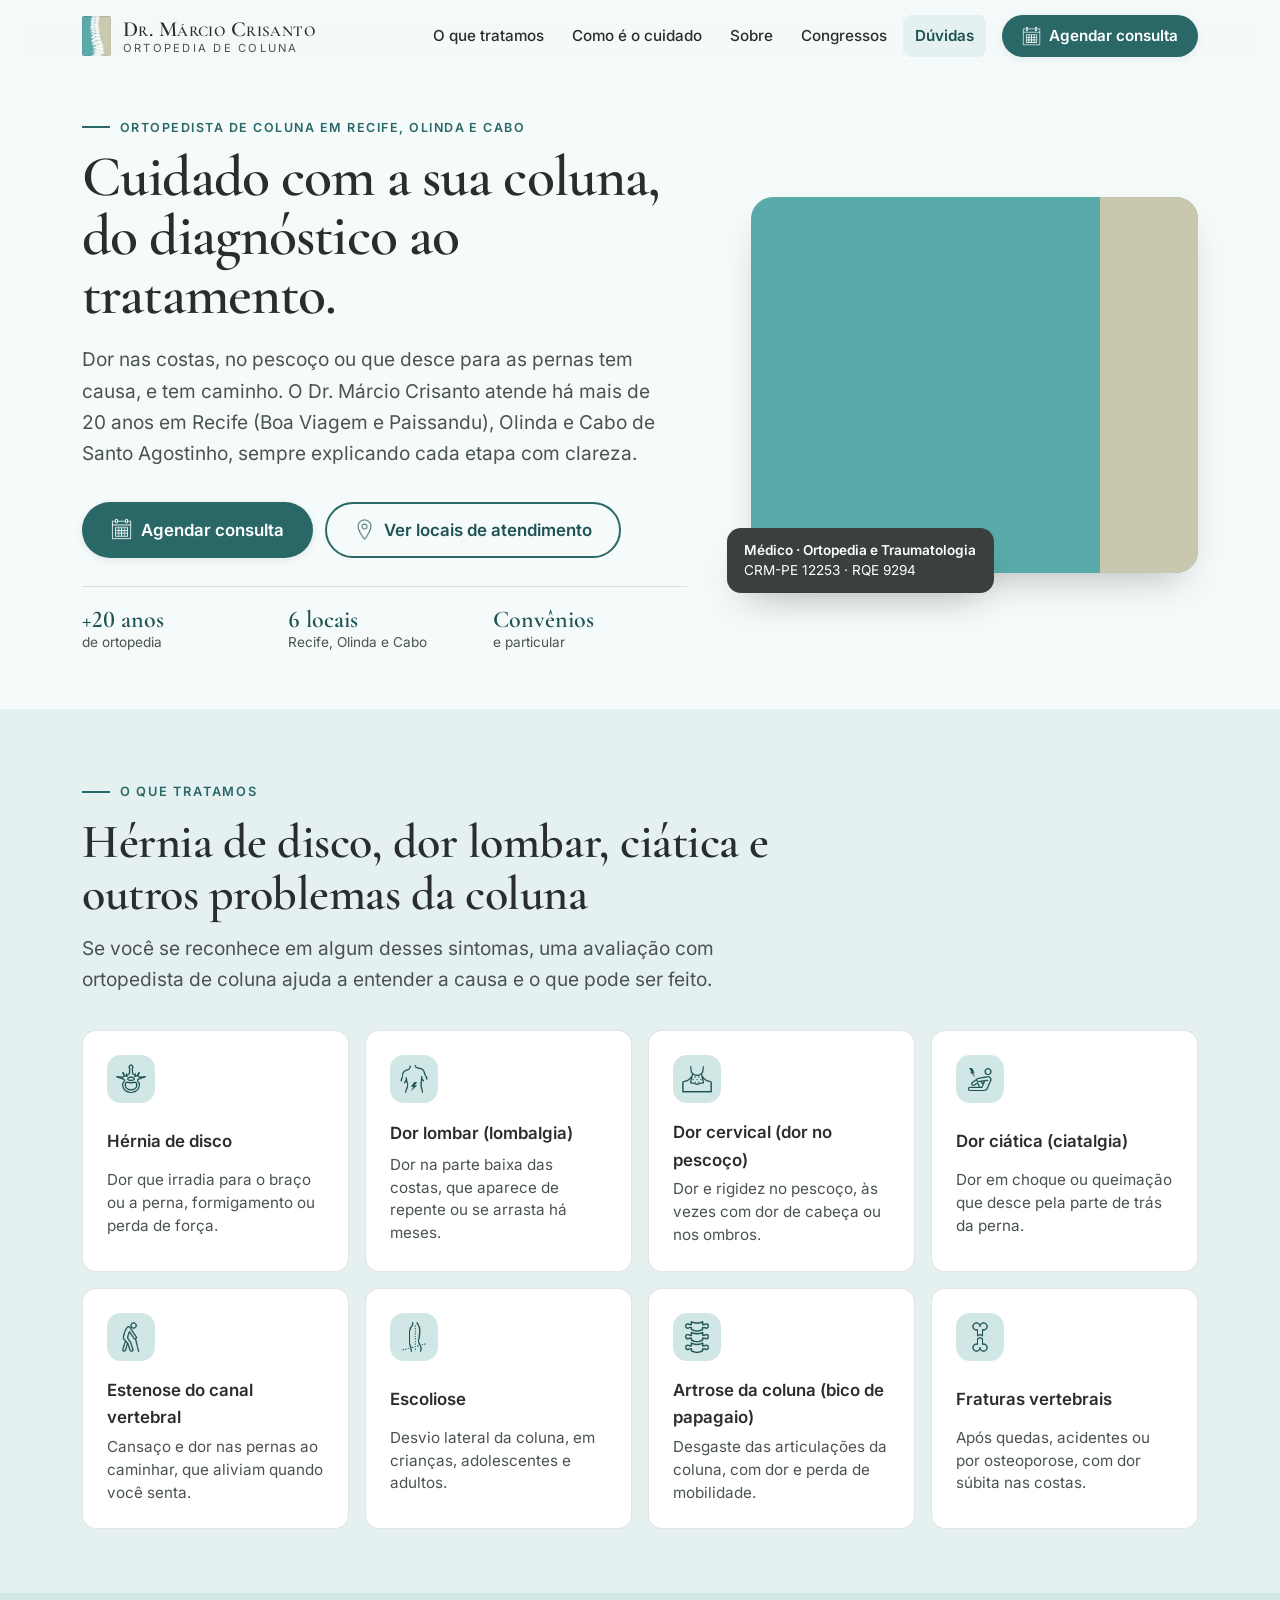
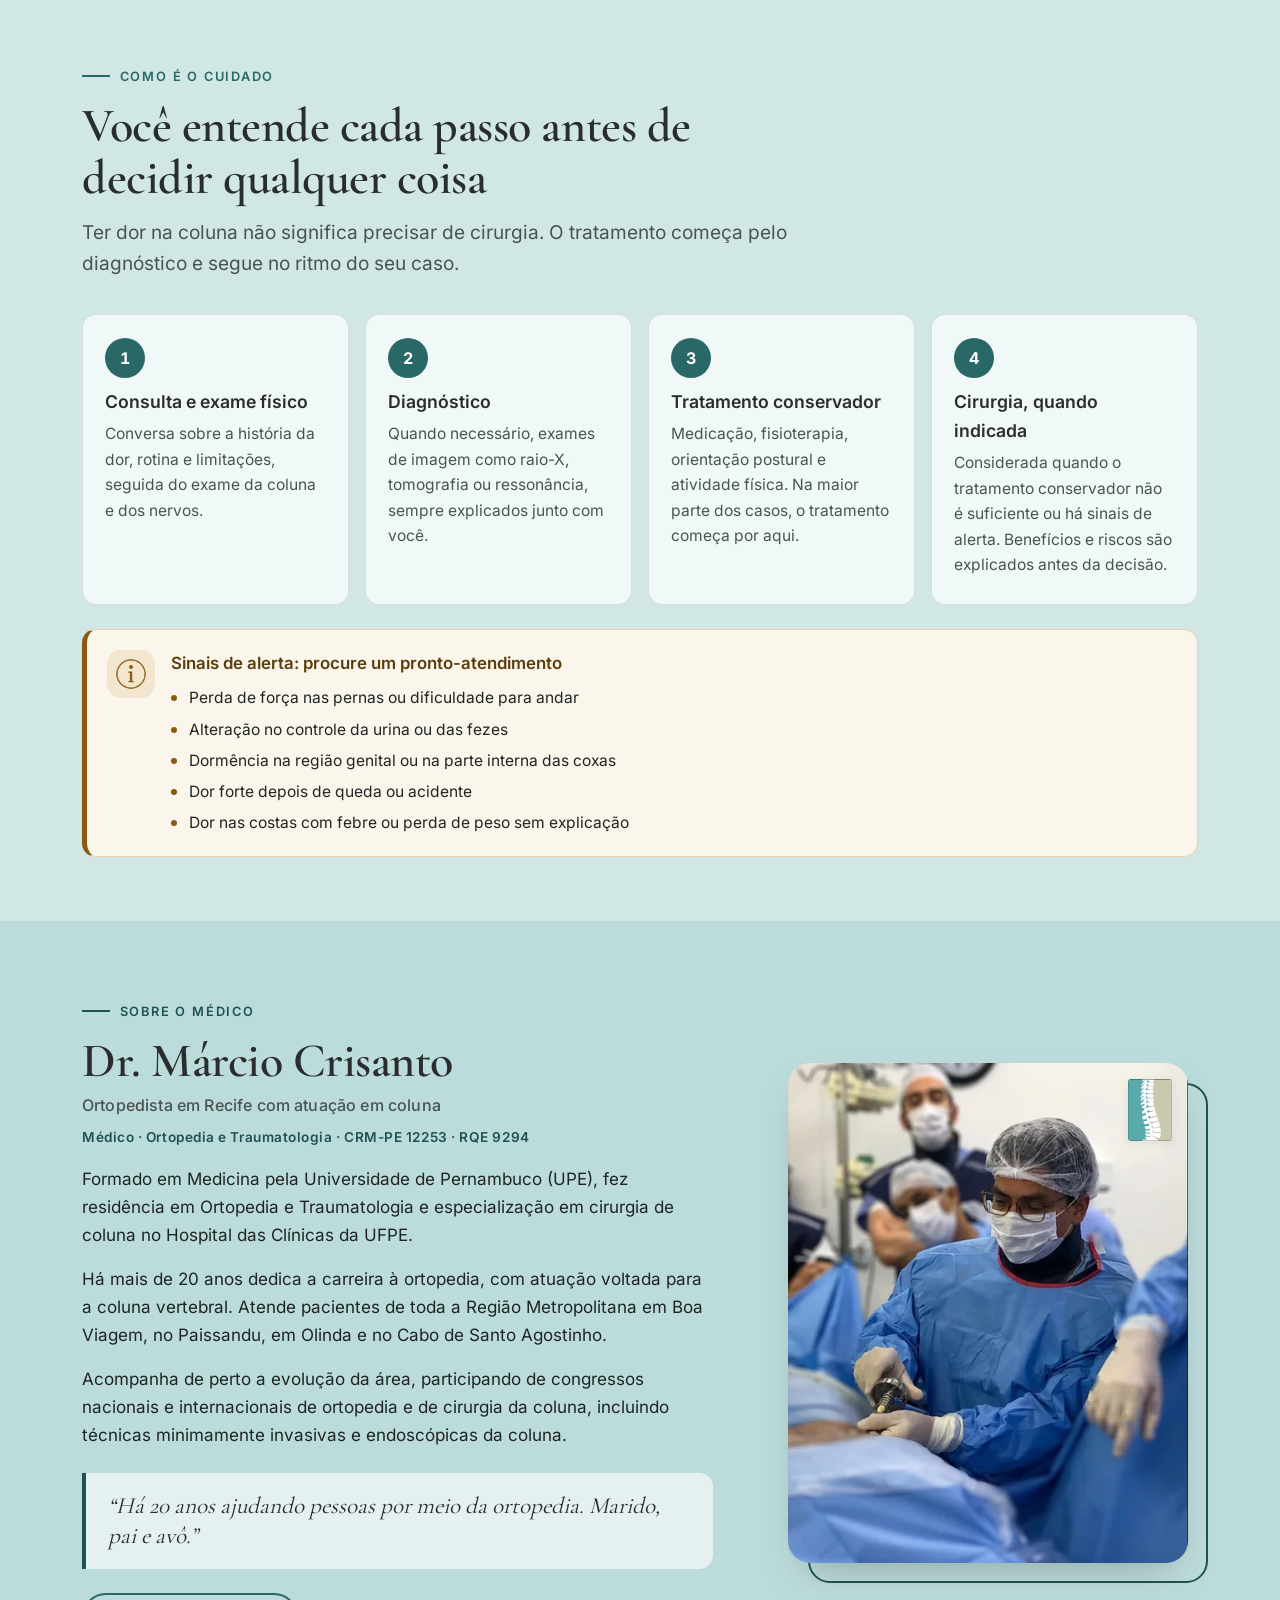
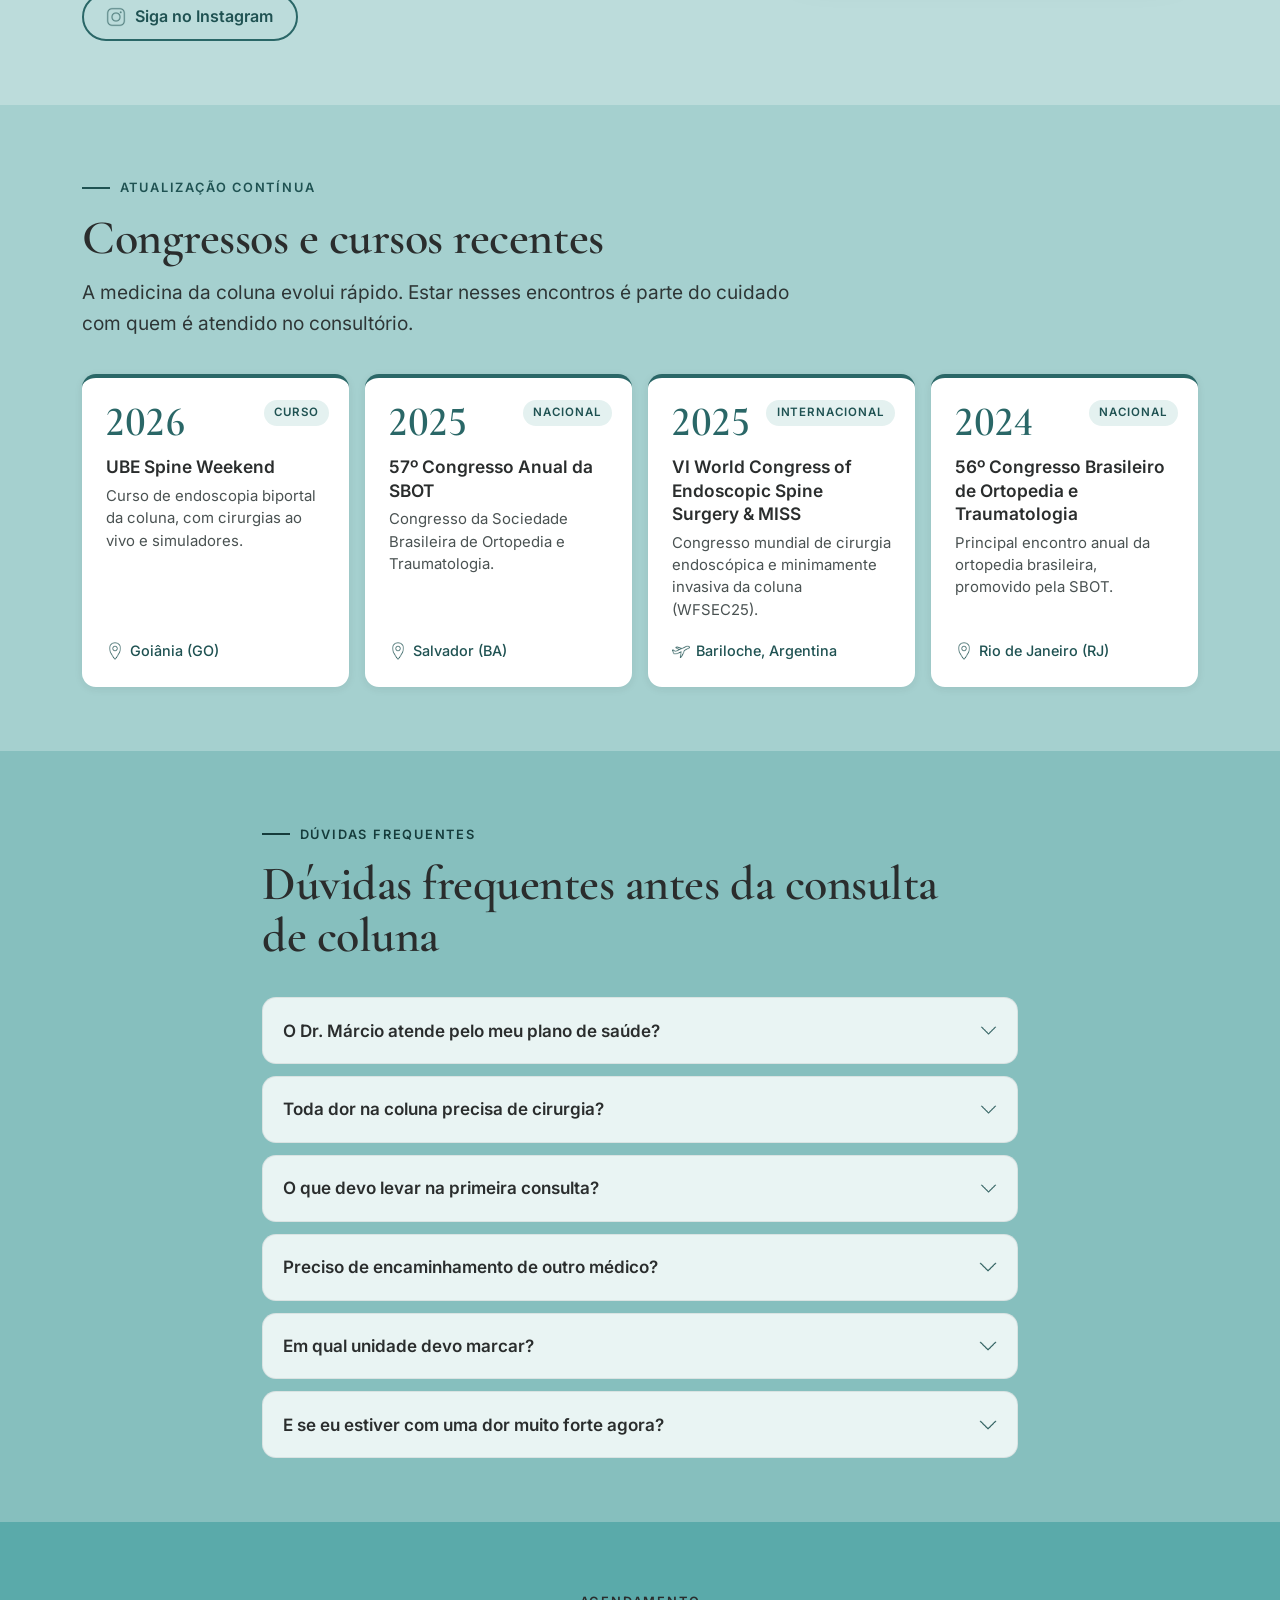
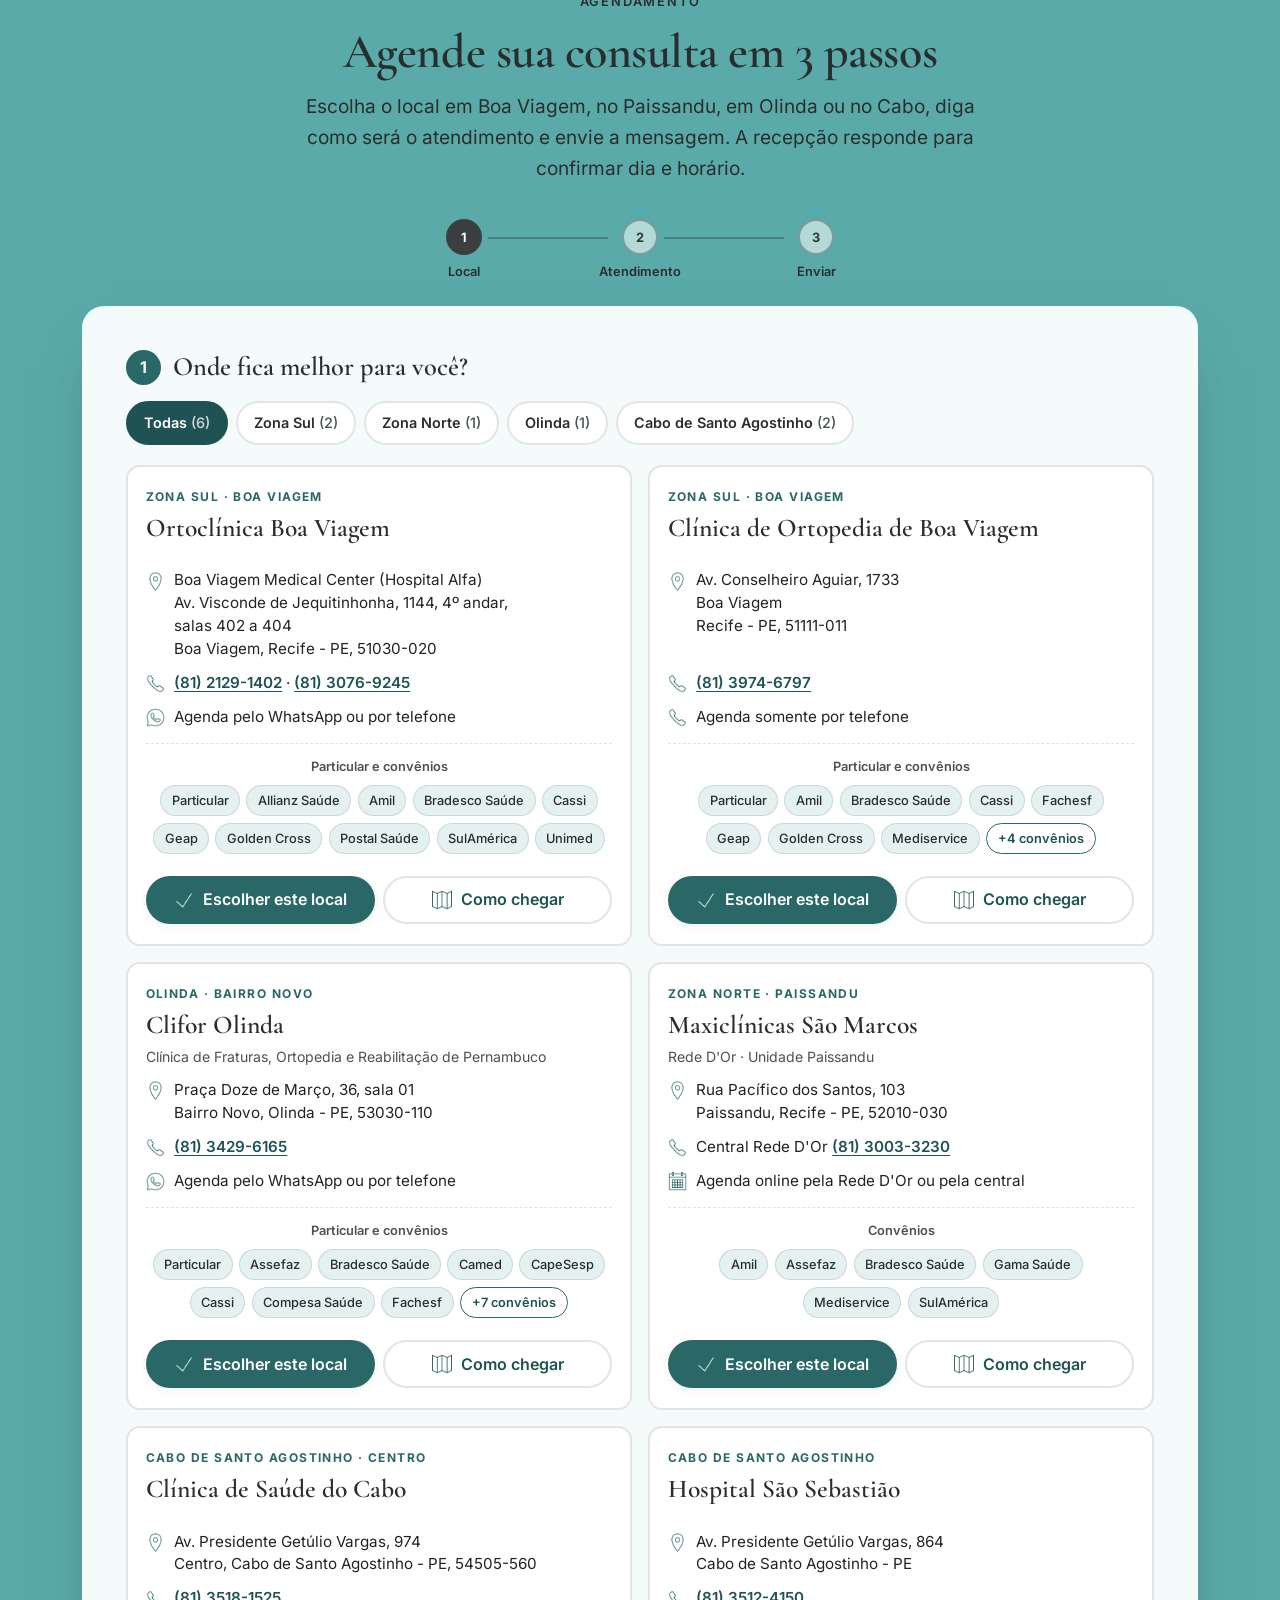
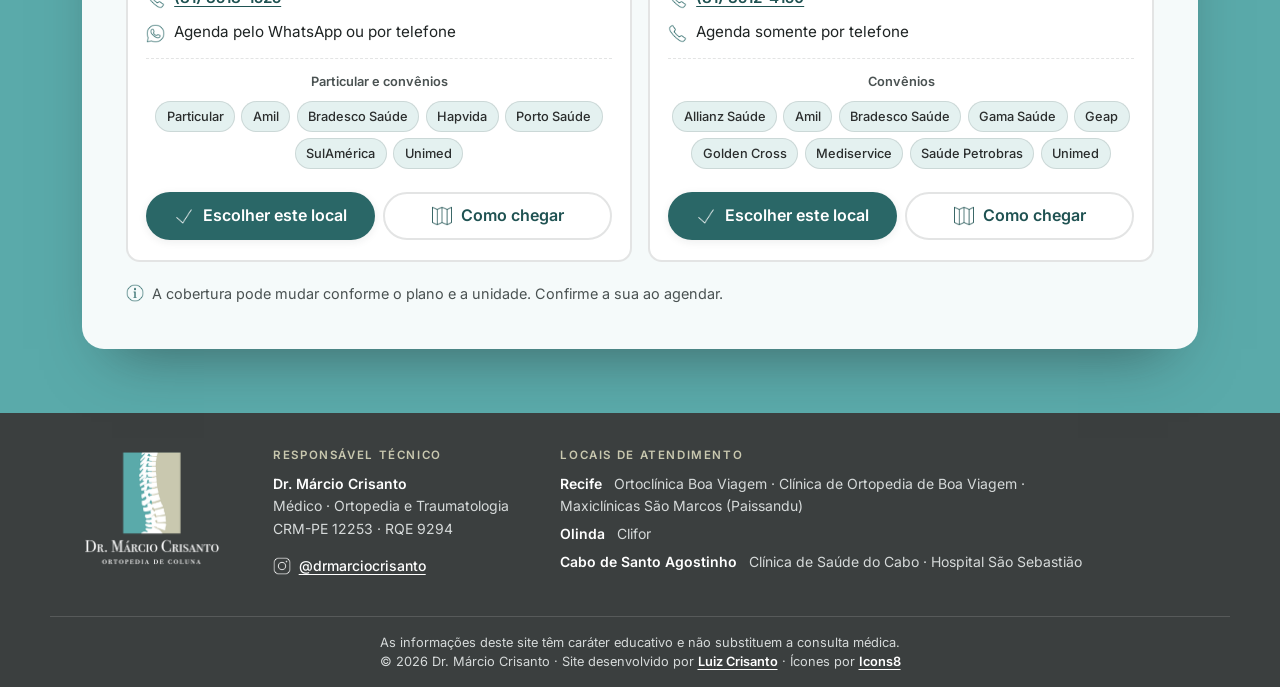
==== commit 37d84207: "atualiza site" ====
--- a/index.html
+++ b/index.html
@@ -6,7 +6,7 @@
   <!-- Headers de segurança: ver o arquivo _headers (Netlify) -->
   <title>Ortopedista de Coluna em Recife | Dr. Márcio Crisanto</title>
   <meta name="description" content="Ortopedista de coluna em Recife (Boa Viagem e Paissandu), Olinda e Cabo. Hérnia de disco, dor lombar e ciática. Dr. Márcio Crisanto, CRM-PE 12253, RQE 9294.">
-  <link rel="canonical" href="https://drmarciocrisanto.com.br/">
+  <link rel="canonical" href="https://www.drmarciocrisanto.com.br/">
   <meta name="robots" content="index, follow, max-image-preview:large, max-snippet:-1">
   <meta name="theme-color" content="#3B3F3F">
 
@@ -15,10 +15,10 @@
   <meta property="og:locale" content="pt_BR">
   <meta property="og:title" content="Dr. Márcio Crisanto | Ortopedia de Coluna em Recife e Olinda">
   <meta property="og:description" content="Médico ortopedista com atuação em coluna há mais de 20 anos. Atende em Boa Viagem, Paissandu, Olinda e Cabo de Santo Agostinho. Agende pelo WhatsApp.">
-  <meta property="og:image" content="https://drmarciocrisanto.com.br/assets/images/og-image.jpg">
+  <meta property="og:image" content="https://www.drmarciocrisanto.com.br/assets/images/og-image.jpg">
   <meta property="og:image:width" content="1200">
   <meta property="og:image:height" content="630">
-  <meta property="og:url" content="https://drmarciocrisanto.com.br/">
+  <meta property="og:url" content="https://www.drmarciocrisanto.com.br/">
   <meta property="og:image:alt" content="Dr. Márcio Crisanto, ortopedista de coluna em Recife e Olinda">
   <meta name="twitter:card" content="summary_large_image">
 
@@ -51,53 +51,53 @@
   "@graph": [
     {
       "@type": "WebSite",
-      "@id": "https://drmarciocrisanto.com.br/#site",
-      "url": "https://drmarciocrisanto.com.br/",
+      "@id": "https://www.drmarciocrisanto.com.br/#site",
+      "url": "https://www.drmarciocrisanto.com.br/",
       "name": "Dr. Márcio Crisanto",
       "alternateName": "Dr. Márcio Crisanto, Ortopedia de Coluna",
       "inLanguage": "pt-BR",
       "publisher": {
-        "@id": "https://drmarciocrisanto.com.br/#pessoa"
+        "@id": "https://www.drmarciocrisanto.com.br/#pessoa"
       },
       "about": {
-        "@id": "https://drmarciocrisanto.com.br/#medico"
+        "@id": "https://www.drmarciocrisanto.com.br/#medico"
       }
     },
     {
       "@type": "WebPage",
-      "@id": "https://drmarciocrisanto.com.br/#pagina",
-      "url": "https://drmarciocrisanto.com.br/",
+      "@id": "https://www.drmarciocrisanto.com.br/#pagina",
+      "url": "https://www.drmarciocrisanto.com.br/",
       "name": "Ortopedista de Coluna em Recife | Dr. Márcio Crisanto",
       "description": "Ortopedista de coluna em Recife (Boa Viagem e Paissandu), Olinda e Cabo. Hérnia de disco, dor lombar e ciática. Dr. Márcio Crisanto, CRM-PE 12253, RQE 9294.",
       "inLanguage": "pt-BR",
       "isPartOf": {
-        "@id": "https://drmarciocrisanto.com.br/#site"
+        "@id": "https://www.drmarciocrisanto.com.br/#site"
       },
       "about": {
-        "@id": "https://drmarciocrisanto.com.br/#medico"
+        "@id": "https://www.drmarciocrisanto.com.br/#medico"
       },
       "mainEntity": {
-        "@id": "https://drmarciocrisanto.com.br/#medico"
+        "@id": "https://www.drmarciocrisanto.com.br/#medico"
       },
       "primaryImageOfPage": {
-        "@id": "https://drmarciocrisanto.com.br/#foto"
+        "@id": "https://www.drmarciocrisanto.com.br/#foto"
       },
       "reviewedBy": {
-        "@id": "https://drmarciocrisanto.com.br/#pessoa"
+        "@id": "https://www.drmarciocrisanto.com.br/#pessoa"
       },
       "lastReviewed": "2026-09-11",
       "dateModified": "2026-09-11"
     },
     {
       "@type": "ImageObject",
-      "@id": "https://drmarciocrisanto.com.br/#foto",
-      "url": "https://drmarciocrisanto.com.br/assets/images/dr-marcio-crisanto.jpg",
-      "contentUrl": "https://drmarciocrisanto.com.br/assets/images/dr-marcio-crisanto.jpg",
+      "@id": "https://www.drmarciocrisanto.com.br/#foto",
+      "url": "https://www.drmarciocrisanto.com.br/assets/images/dr-marcio-crisanto.jpg",
+      "contentUrl": "https://www.drmarciocrisanto.com.br/assets/images/dr-marcio-crisanto.jpg",
       "caption": "Dr. Márcio Crisanto, médico ortopedista com atuação em coluna"
     },
     {
       "@type": "Person",
-      "@id": "https://drmarciocrisanto.com.br/#pessoa",
+      "@id": "https://www.drmarciocrisanto.com.br/#pessoa",
       "name": "Dr. Márcio Crisanto",
       "honorificPrefix": "Dr.",
       "givenName": "Marcio Adriano",
@@ -108,9 +108,9 @@
       ],
       "jobTitle": "Médico ortopedista com atuação em coluna",
       "description": "Médico, Ortopedia e Traumatologia (RQE 9294), CRM-PE 12253, com atuação em doenças da coluna vertebral em Recife, Olinda e Cabo de Santo Agostinho.",
-      "url": "https://drmarciocrisanto.com.br/",
+      "url": "https://www.drmarciocrisanto.com.br/",
       "image": {
-        "@id": "https://drmarciocrisanto.com.br/#foto"
+        "@id": "https://www.drmarciocrisanto.com.br/#foto"
       },
       "nationality": {
         "@type": "Country",
@@ -220,22 +220,22 @@
       ],
       "affiliation": [
         {
-          "@id": "https://drmarciocrisanto.com.br/#ortoclinica-boa-viagem"
-        },
-        {
-          "@id": "https://drmarciocrisanto.com.br/#cobv"
-        },
-        {
-          "@id": "https://drmarciocrisanto.com.br/#maxiclinicas"
-        },
-        {
-          "@id": "https://drmarciocrisanto.com.br/#clifor"
-        },
-        {
-          "@id": "https://drmarciocrisanto.com.br/#clinica-saude-cabo"
-        },
-        {
-          "@id": "https://drmarciocrisanto.com.br/#hospital-sao-sebastiao"
+          "@id": "https://www.drmarciocrisanto.com.br/#ortoclinica-boa-viagem"
+        },
+        {
+          "@id": "https://www.drmarciocrisanto.com.br/#cobv"
+        },
+        {
+          "@id": "https://www.drmarciocrisanto.com.br/#maxiclinicas"
+        },
+        {
+          "@id": "https://www.drmarciocrisanto.com.br/#clifor"
+        },
+        {
+          "@id": "https://www.drmarciocrisanto.com.br/#clinica-saude-cabo"
+        },
+        {
+          "@id": "https://www.drmarciocrisanto.com.br/#hospital-sao-sebastiao"
         }
       ],
       "sameAs": [
@@ -245,17 +245,17 @@
     },
     {
       "@type": "IndividualPhysician",
-      "@id": "https://drmarciocrisanto.com.br/#medico",
+      "@id": "https://www.drmarciocrisanto.com.br/#medico",
       "name": "Dr. Márcio Crisanto",
       "alternateName": "Marcio Adriano Paiva Crisanto",
       "description": "Médico ortopedista (Ortopedia e Traumatologia, RQE 9294, CRM-PE 12253) com atuação em coluna vertebral. Atende em Boa Viagem e Paissandu (Recife), Olinda e Cabo de Santo Agostinho.",
-      "url": "https://drmarciocrisanto.com.br/",
+      "url": "https://www.drmarciocrisanto.com.br/",
       "image": {
-        "@id": "https://drmarciocrisanto.com.br/#foto"
-      },
-      "logo": "https://drmarciocrisanto.com.br/assets/images/favicon-192.png",
+        "@id": "https://www.drmarciocrisanto.com.br/#foto"
+      },
+      "logo": "https://www.drmarciocrisanto.com.br/assets/images/favicon-192.png",
       "founder": {
-        "@id": "https://drmarciocrisanto.com.br/#pessoa"
+        "@id": "https://www.drmarciocrisanto.com.br/#pessoa"
       },
       "medicalSpecialty": [
         "https://schema.org/Musculoskeletal",
@@ -308,23 +308,23 @@
       ],
       "practicesAt": [
         {
-          "@id": "https://drmarciocrisanto.com.br/#ortoclinica-boa-viagem"
-        },
-        {
-          "@id": "https://drmarciocrisanto.com.br/#cobv"
-        },
-        {
-          "@id": "https://drmarciocrisanto.com.br/#maxiclinicas"
-        },
-        {
-          "@id": "https://drmarciocrisanto.com.br/#clifor"
-        },
-        {
-          "@id": "https://drmarciocrisanto.com.br/#clinica-saude-cabo"
+          "@id": "https://www.drmarciocrisanto.com.br/#ortoclinica-boa-viagem"
+        },
+        {
+          "@id": "https://www.drmarciocrisanto.com.br/#cobv"
+        },
+        {
+          "@id": "https://www.drmarciocrisanto.com.br/#maxiclinicas"
+        },
+        {
+          "@id": "https://www.drmarciocrisanto.com.br/#clifor"
+        },
+        {
+          "@id": "https://www.drmarciocrisanto.com.br/#clinica-saude-cabo"
         }
       ],
       "hospitalAffiliation": {
-        "@id": "https://drmarciocrisanto.com.br/#hospital-sao-sebastiao"
+        "@id": "https://www.drmarciocrisanto.com.br/#hospital-sao-sebastiao"
       },
       "sameAs": [
         "https://www.instagram.com/drmarciocrisanto/",
@@ -333,7 +333,7 @@
     },
     {
       "@type": "MedicalClinic",
-      "@id": "https://drmarciocrisanto.com.br/#ortoclinica-boa-viagem",
+      "@id": "https://www.drmarciocrisanto.com.br/#ortoclinica-boa-viagem",
       "name": "Ortoclínica Boa Viagem",
       "description": "No Boa Viagem Medical Center (Hospital Alfa).",
       "telephone": [
@@ -357,7 +357,7 @@
     },
     {
       "@type": "MedicalClinic",
-      "@id": "https://drmarciocrisanto.com.br/#cobv",
+      "@id": "https://www.drmarciocrisanto.com.br/#cobv",
       "name": "Clínica de Ortopedia de Boa Viagem",
       "telephone": "+558139746797",
       "address": {
@@ -377,7 +377,7 @@
     },
     {
       "@type": "MedicalClinic",
-      "@id": "https://drmarciocrisanto.com.br/#maxiclinicas",
+      "@id": "https://www.drmarciocrisanto.com.br/#maxiclinicas",
       "name": "Maxiclínicas São Marcos, Unidade Paissandu",
       "parentOrganization": {
         "@type": "Organization",
@@ -406,7 +406,7 @@
     },
     {
       "@type": "MedicalClinic",
-      "@id": "https://drmarciocrisanto.com.br/#clifor",
+      "@id": "https://www.drmarciocrisanto.com.br/#clifor",
       "name": "Clifor, Clínica de Fraturas, Ortopedia e Reabilitação de Pernambuco",
       "alternateName": "Clifor Olinda",
       "url": "https://cliforolinda.com.br/",
@@ -428,7 +428,7 @@
     },
     {
       "@type": "MedicalClinic",
-      "@id": "https://drmarciocrisanto.com.br/#clinica-saude-cabo",
+      "@id": "https://www.drmarciocrisanto.com.br/#clinica-saude-cabo",
       "name": "Clínica de Saúde do Cabo",
       "telephone": "+558135181525",
       "address": {
@@ -443,7 +443,7 @@
     },
     {
       "@type": "Hospital",
-      "@id": "https://drmarciocrisanto.com.br/#hospital-sao-sebastiao",
+      "@id": "https://www.drmarciocrisanto.com.br/#hospital-sao-sebastiao",
       "name": "Hospital São Sebastião",
       "url": "https://hospitalsaosebastiaocabo.com.br/",
       "telephone": "+558135124150",
@@ -458,9 +458,9 @@
     },
     {
       "@type": "FAQPage",
-      "@id": "https://drmarciocrisanto.com.br/#faq",
+      "@id": "https://www.drmarciocrisanto.com.br/#faq",
       "isPartOf": {
-        "@id": "https://drmarciocrisanto.com.br/#pagina"
+        "@id": "https://www.drmarciocrisanto.com.br/#pagina"
       },
       "inLanguage": "pt-BR",
       "mainEntity": [
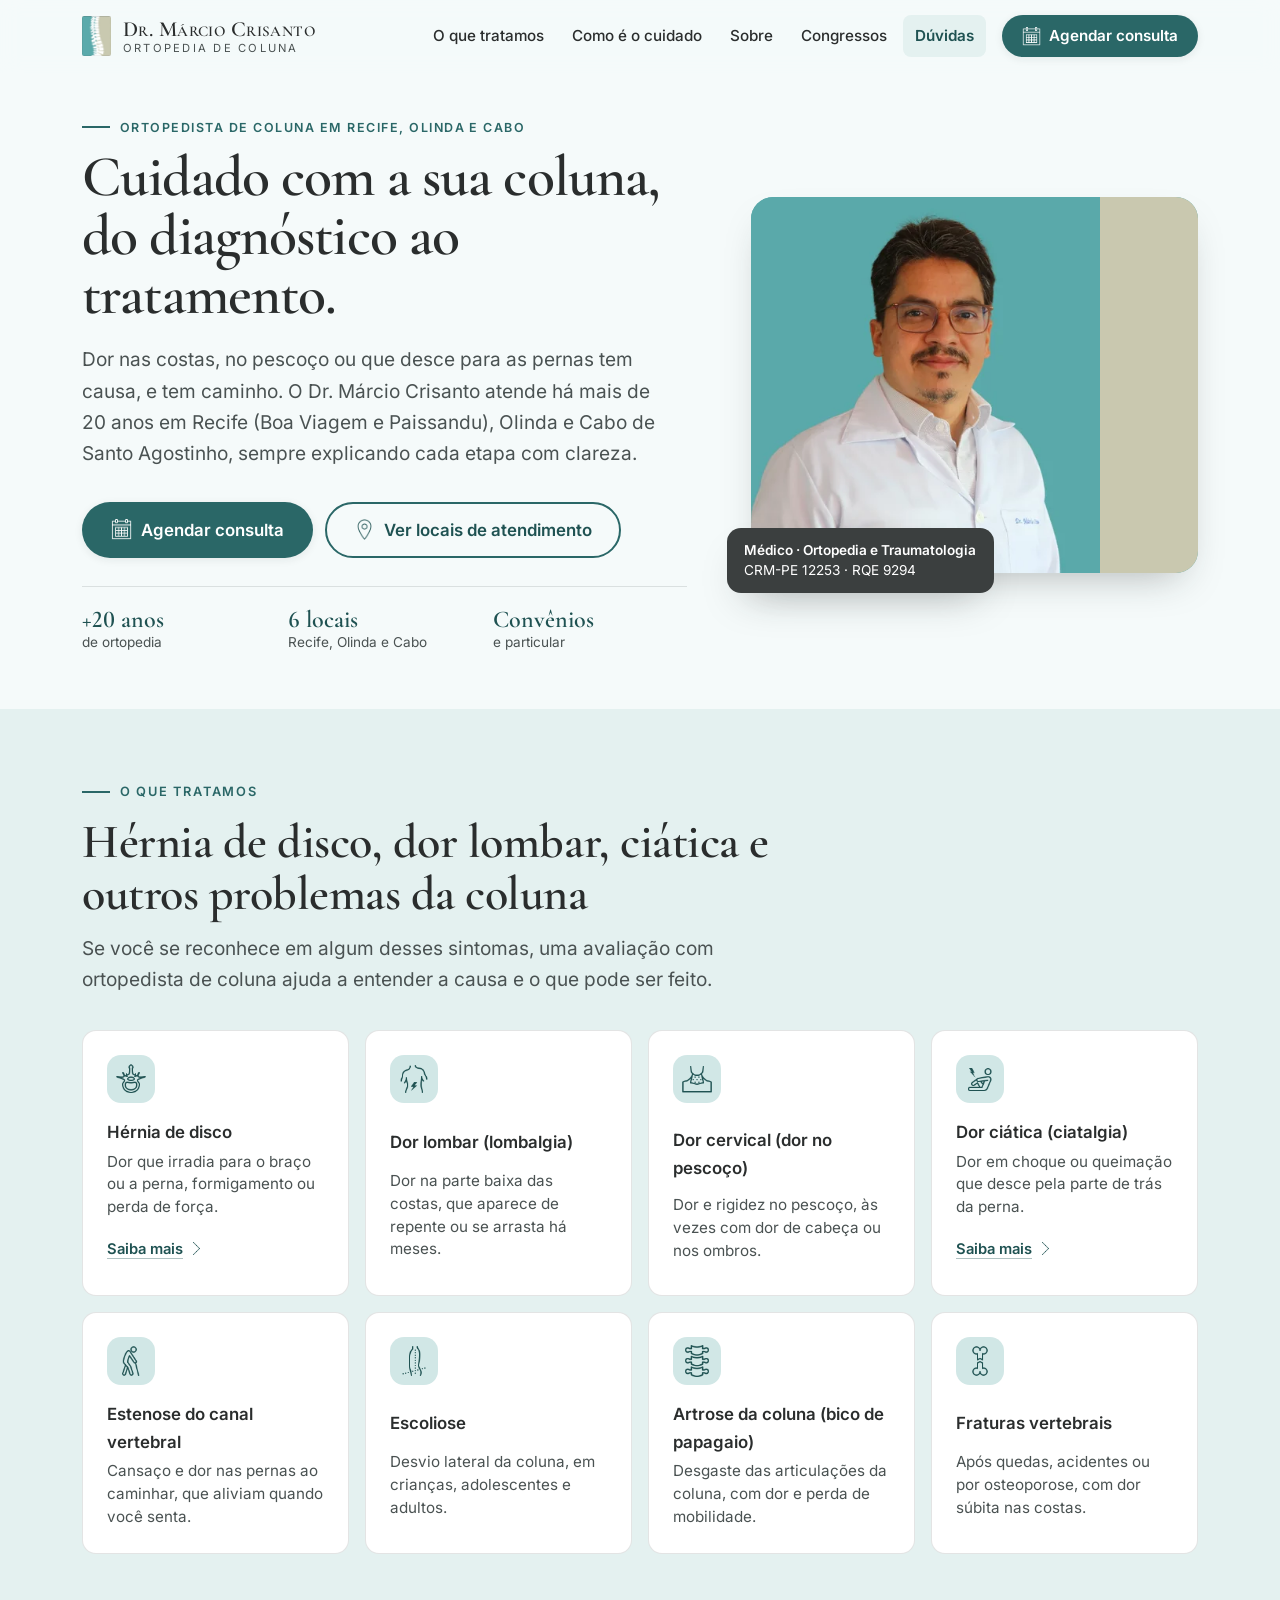
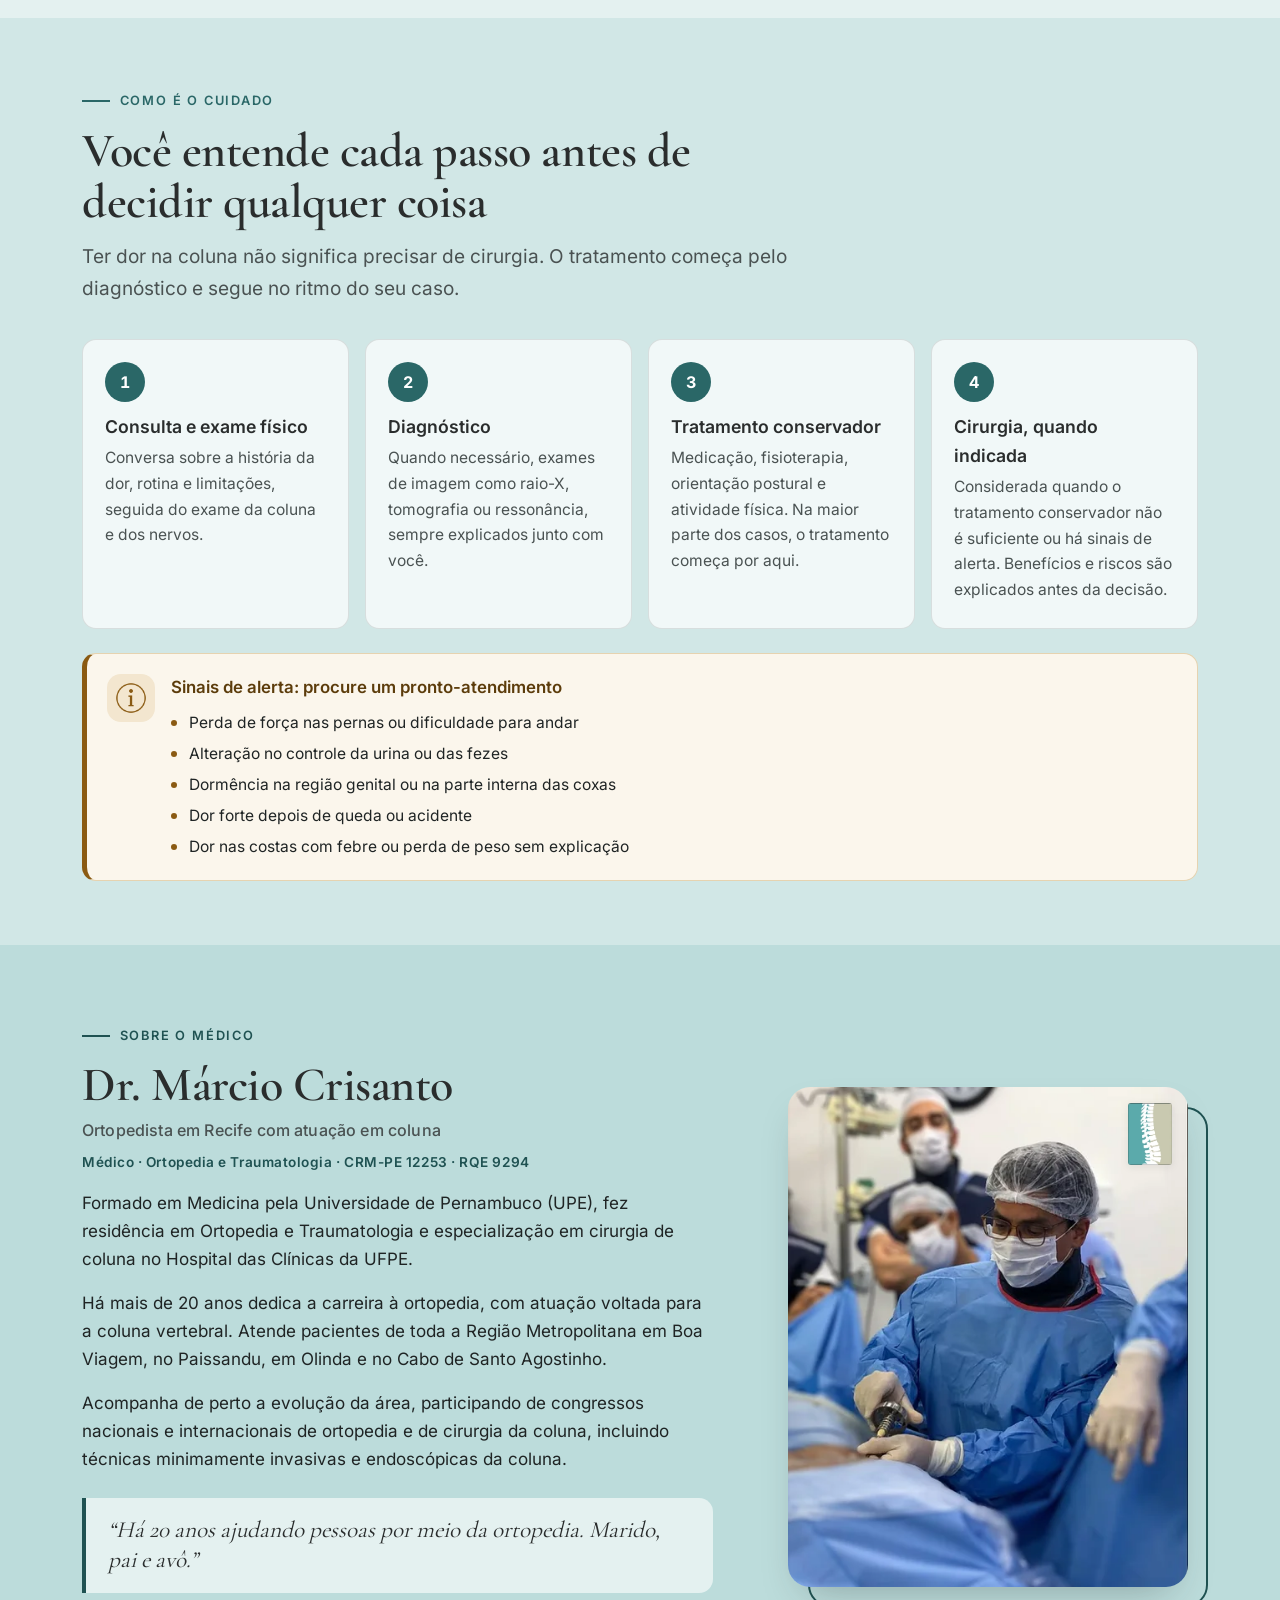
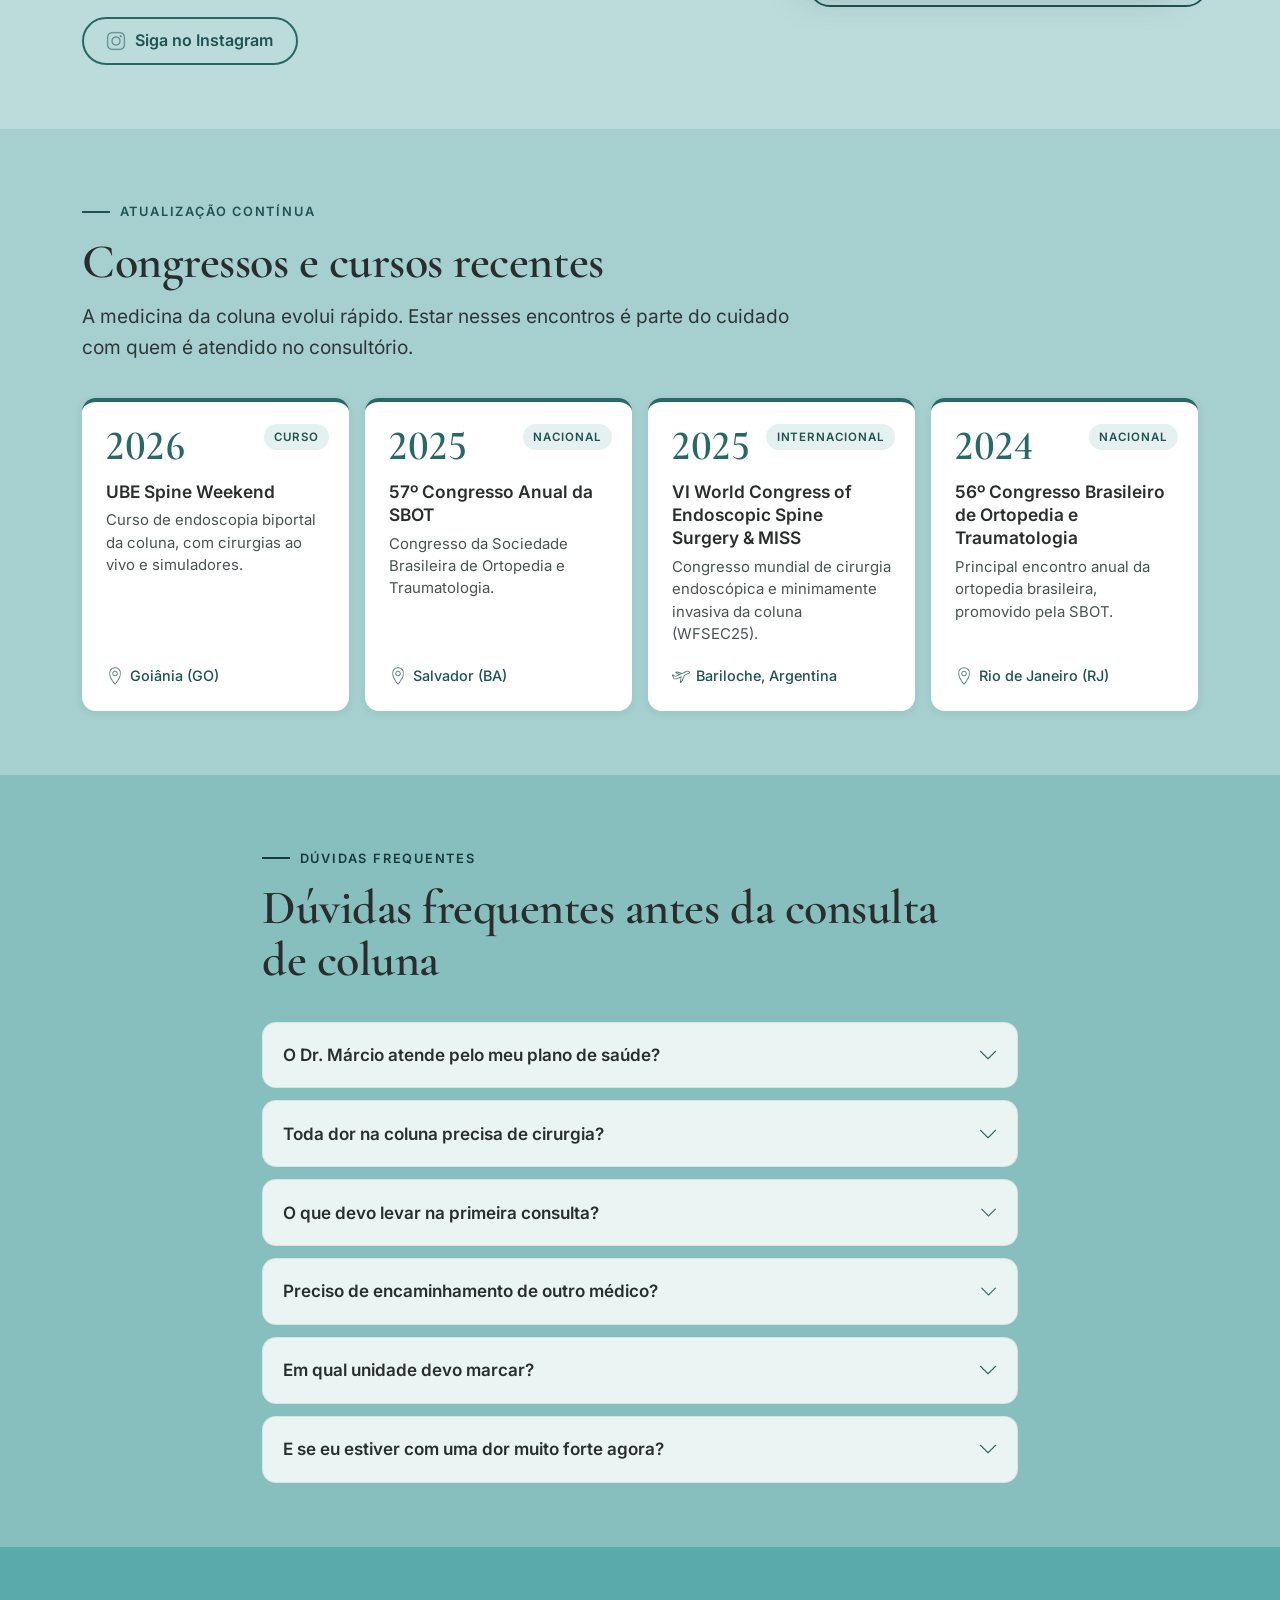
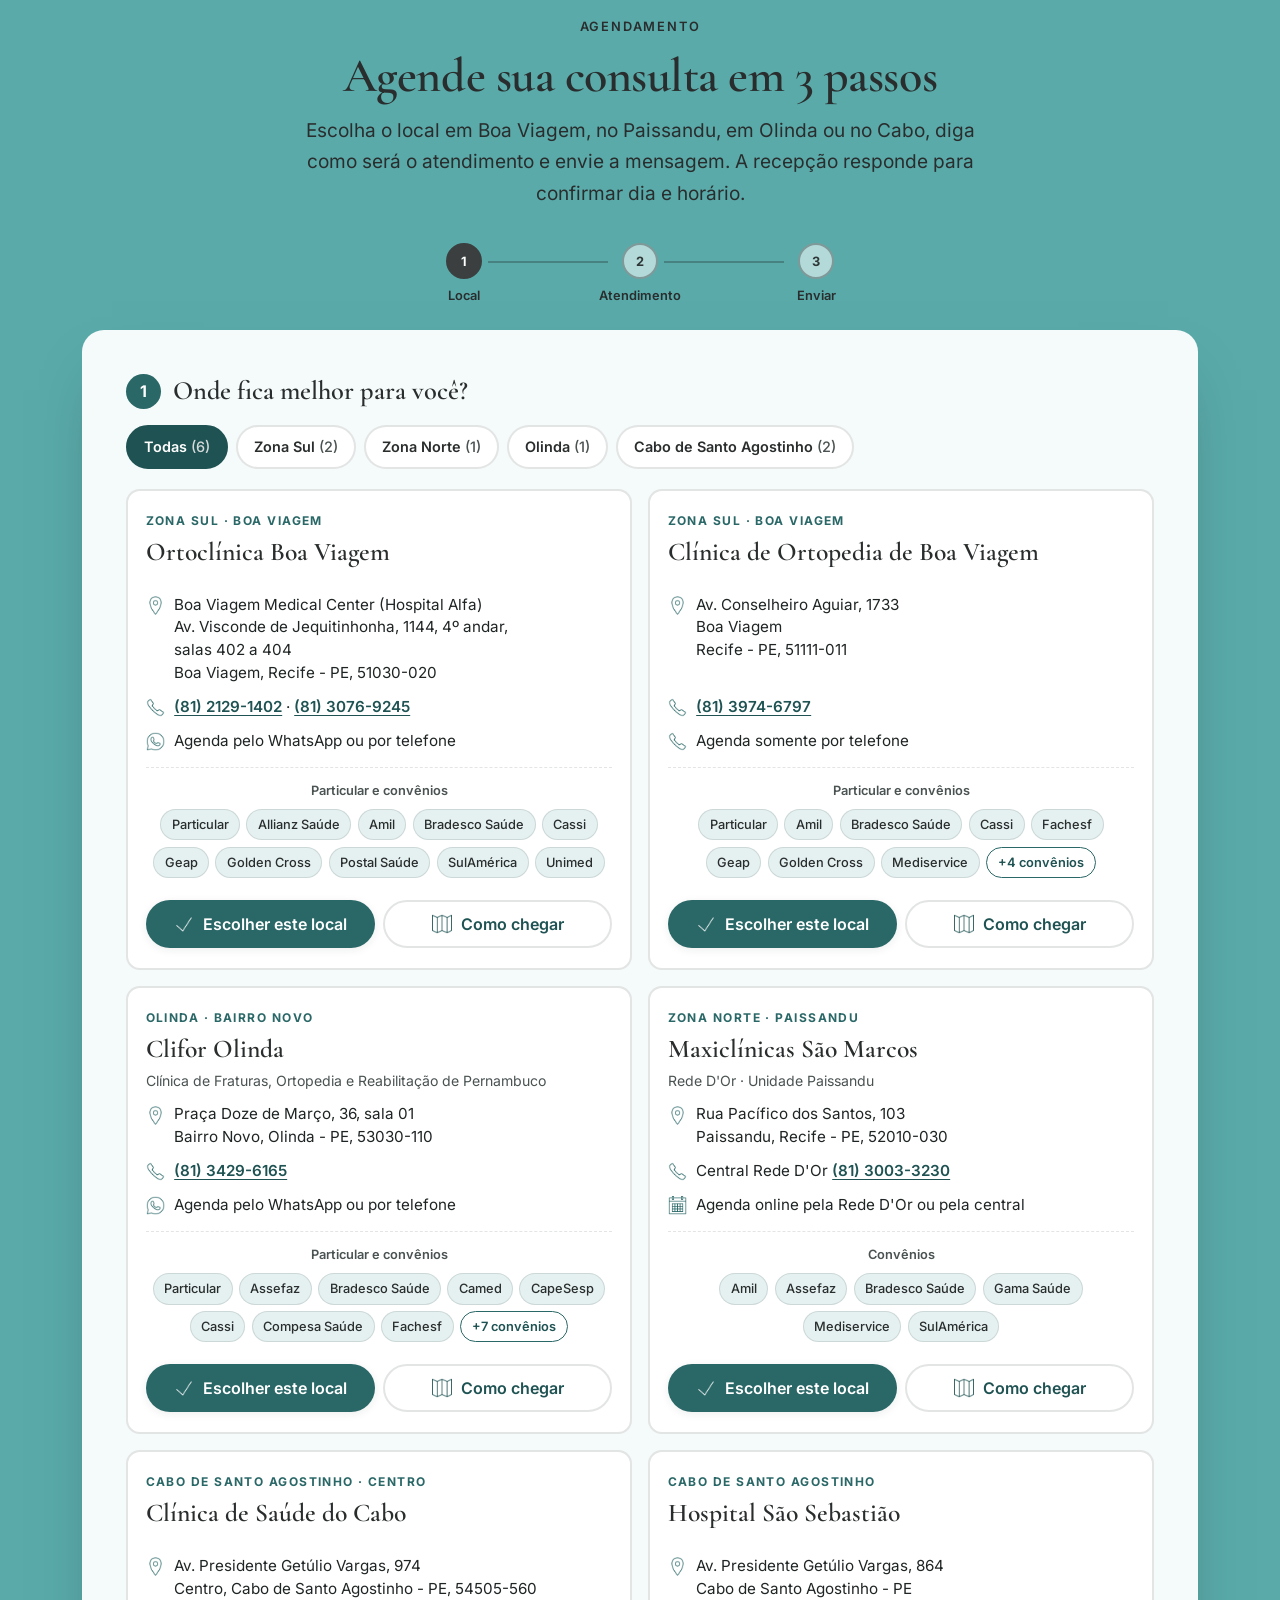
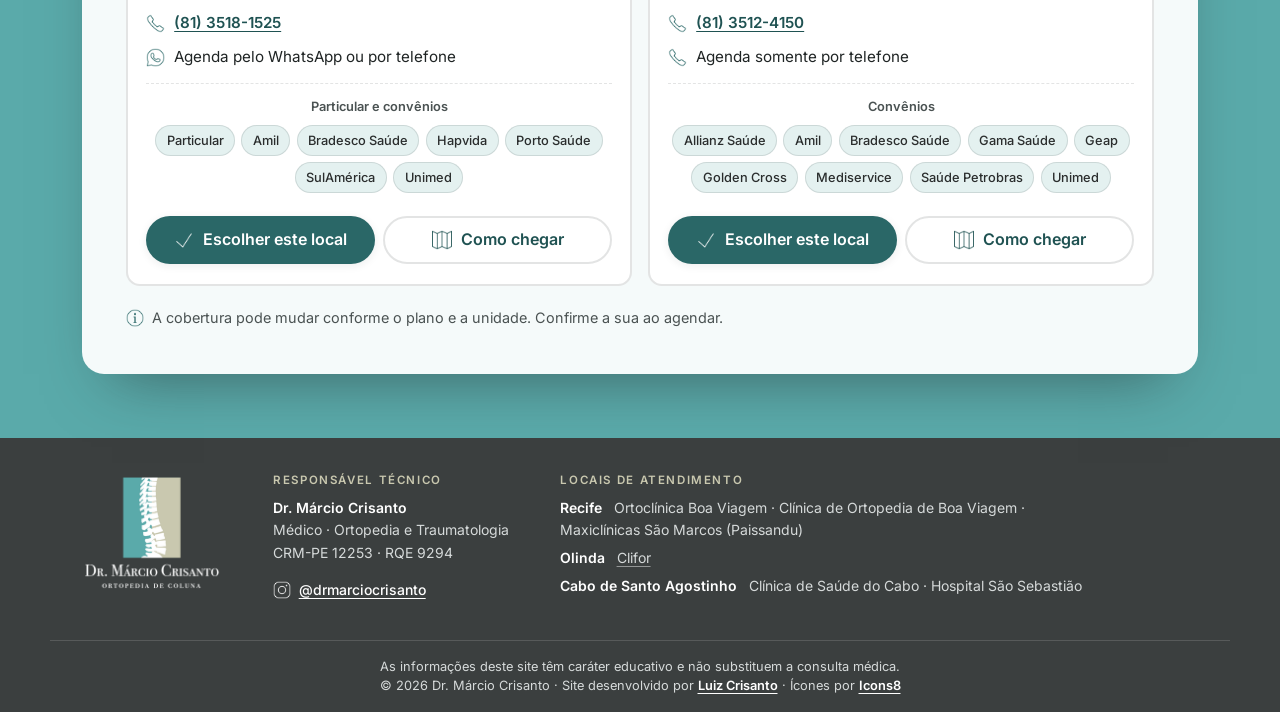
==== commit 5a5e3a37: "cria paginas secundarias" ====
--- a/index.html
+++ b/index.html
@@ -27,20 +27,20 @@
   <meta name="geo.position" content="-8.1314;-34.9030">
   <meta name="ICBM" content="-8.1314, -34.9030">
 
-  <link rel="icon" href="favicon.ico" sizes="48x48">
-  <link rel="icon" href="assets/images/favicon-32.png" type="image/png" sizes="32x32">
-  <link rel="icon" href="assets/images/favicon-192.png" type="image/png" sizes="192x192">
-  <link rel="apple-touch-icon" href="assets/images/apple-touch-icon.png">
-  <link rel="manifest" href="site.webmanifest">
-  <link rel="preload" href="assets/fonts/inter-latin.woff2" as="font" type="font/woff2" crossorigin>
-  <link rel="preload" href="assets/fonts/cormorant-garamond-latin.woff2" as="font" type="font/woff2" crossorigin>
-  <link rel="stylesheet" href="css/variables.css?v=9">
-  <link rel="stylesheet" href="css/styles.css?v=9">
+  <link rel="icon" href="/favicon.ico" sizes="48x48">
+  <link rel="icon" href="/assets/images/favicon-32.png" type="image/png" sizes="32x32">
+  <link rel="icon" href="/assets/images/favicon-192.png" type="image/png" sizes="192x192">
+  <link rel="apple-touch-icon" href="/assets/images/apple-touch-icon.png">
+  <link rel="manifest" href="/site.webmanifest">
+  <link rel="preload" href="/assets/fonts/inter-latin.woff2" as="font" type="font/woff2" crossorigin>
+  <link rel="preload" href="/assets/fonts/cormorant-garamond-latin.woff2" as="font" type="font/woff2" crossorigin>
+  <link rel="stylesheet" href="/css/variables.css?v=10">
+  <link rel="stylesheet" href="/css/styles.css?v=10">
 
   <!-- Google Analytics 4: substituir G-XXXXXXXXXX pelo ID em analytics.google.com (e liberar googletagmanager.com na CSP) -->
   <!--
   <script async src="https://www.googletagmanager.com/gtag/js?id=G-XXXXXXXXXX"></script>
-  <script src="js/gtag-init.js"></script>
+  <script src="/js/gtag-init.js"></script>
   -->
   <!-- Google Search Console: verificação por meta tag; pegar em search.google.com/search-console -->
   <!-- <meta name="google-site-verification" content="CODIGO"> -->
@@ -215,8 +215,7 @@
           "@type": "MedicalCondition",
           "name": "Fratura vertebral"
         },
-        "Cirurgia de coluna",
-        "Cirurgia endoscópica da coluna"
+        "Cirurgia de coluna"
       ],
       "affiliation": [
         {
@@ -517,12 +516,12 @@
   ]
 }
   </script>
-  <script type="module" src="js/script.js?v=9"></script>
-  <link rel="modulepreload" href="js/modules/api.js">
-  <link rel="modulepreload" href="js/modules/menu.js">
-  <link rel="modulepreload" href="js/modules/scroll.js">
-  <link rel="modulepreload" href="js/modules/plans.js">
-  <link rel="modulepreload" href="js/modules/booking.js">
+  <script type="module" src="/js/script.js?v=10"></script>
+  <link rel="modulepreload" href="/js/modules/api.js">
+  <link rel="modulepreload" href="/js/modules/menu.js">
+  <link rel="modulepreload" href="/js/modules/scroll.js">
+  <link rel="modulepreload" href="/js/modules/plans.js">
+  <link rel="modulepreload" href="/js/modules/booking.js">
 </head>
 <body>
   <a class="skip-link" href="#conteudo">Pular para o conteúdo</a>
@@ -531,7 +530,7 @@
   <header class="header" id="topo">
     <div class="container header__inner">
       <a class="brand" href="#topo" aria-label="Dr. Márcio Crisanto, Ortopedia de coluna, página inicial">
-        <img class="brand__mark" src="assets/images/logo-mark.webp" alt="" width="29" height="41">
+        <img class="brand__mark" src="/assets/images/logo-mark.webp" alt="" width="29" height="41">
         <span class="brand__text">
           <span class="brand__name">Dr. Márcio Crisanto</span>
           <span class="brand__tagline">Ortopedia de coluna</span>
@@ -565,7 +564,7 @@
         <div class="hero__content">
           
           <div class="hero__id">
-            <img class="hero__avatar" src="assets/images/dr-marcio-crisanto-120.webp" alt="" width="60" height="60">
+            <img class="hero__avatar" src="/assets/images/dr-marcio-crisanto-120.webp" alt="" width="60" height="60">
             <p><strong>Dr. Márcio Crisanto</strong><span>Médico · Ortopedia e Traumatologia</span><span>CRM-PE 12253 · RQE 9294</span></p>
           </div>
           <h1 class="hero__title" id="hero-titulo">
@@ -596,8 +595,8 @@
           <div class="hero__frame">
             <picture>
               <source media="(max-width: 1023.98px)" srcset="[data-uri]">
-              <source srcset="assets/images/dr-marcio-crisanto-480.webp 480w, assets/images/dr-marcio-crisanto.webp 697w" sizes="(min-width: 1024px) 460px, 80vw" type="image/webp">
-              <img class="hero__photo" src="assets/images/dr-marcio-crisanto.jpg" alt="Dr. Márcio Crisanto, médico ortopedista com atuação em coluna, de jaleco branco" width="697" height="697" fetchpriority="high">
+              <source srcset="/assets/images/dr-marcio-crisanto-480.webp 480w, /assets/images/dr-marcio-crisanto.webp 697w" sizes="(min-width: 1024px) 460px, 80vw" type="image/webp">
+              <img class="hero__photo" src="/assets/images/dr-marcio-crisanto.jpg" alt="Dr. Márcio Crisanto, médico ortopedista com atuação em coluna, de jaleco branco" width="697" height="697" fetchpriority="high">
             </picture>
             <span class="hero__strip" aria-hidden="true"></span>
           </div>
@@ -623,6 +622,7 @@
             <span class="icon-badge"><span class="icon icon--vertebra" aria-hidden="true"></span></span>
             <h3 class="condition__title">Hérnia de disco</h3>
             <p>Dor que irradia para o braço ou a perna, formigamento ou perda de força.</p>
+            <a class="condition__link" href="/hernia-de-disco/">Saiba mais<span class="visually-hidden"> sobre hérnia de disco</span><span class="icon icon--forward" aria-hidden="true"></span></a>
           </li>
           <li class="condition">
             <span class="icon-badge"><span class="icon icon--back-pain" aria-hidden="true"></span></span>
@@ -638,6 +638,7 @@
             <span class="icon-badge"><span class="icon icon--leg-trauma" aria-hidden="true"></span></span>
             <h3 class="condition__title">Dor ciática (ciatalgia)</h3>
             <p>Dor em choque ou queimação que desce pela parte de trás da perna.</p>
+            <a class="condition__link" href="/dor-ciatica/">Saiba mais<span class="visually-hidden"> sobre dor ciática</span><span class="icon icon--forward" aria-hidden="true"></span></a>
           </li>
           <li class="condition">
             <span class="icon-badge"><span class="icon icon--elderly-cane" aria-hidden="true"></span></span>
@@ -743,10 +744,10 @@
         <!-- Foto à direita: o médico olha para a esquerda, ou seja, para dentro da página -->
         <figure class="about__media">
           <picture>
-            <source srcset="assets/images/dr-marcio-crisanto-cirurgia-480.webp 480w, assets/images/dr-marcio-crisanto-cirurgia.webp 650w" sizes="(min-width: 1024px) 400px, 90vw" type="image/webp">
-            <img src="assets/images/dr-marcio-crisanto-cirurgia.jpg" alt="Dr. Márcio Crisanto no centro cirúrgico, de touca, máscara e avental, com a equipe ao fundo" width="650" height="812" loading="lazy">
+            <source srcset="/assets/images/dr-marcio-crisanto-cirurgia-480.webp 480w, /assets/images/dr-marcio-crisanto-cirurgia.webp 650w" sizes="(min-width: 1024px) 400px, 90vw" type="image/webp">
+            <img src="/assets/images/dr-marcio-crisanto-cirurgia.jpg" alt="Dr. Márcio Crisanto no centro cirúrgico, de touca, máscara e avental, com a equipe ao fundo" width="650" height="812" loading="lazy">
           </picture>
-          <img class="about__mark" src="assets/images/logo-mark.webp" alt="" width="58" height="82" loading="lazy">
+          <img class="about__mark" src="/assets/images/logo-mark.webp" alt="" width="58" height="82" loading="lazy">
         </figure>
       </div>
     </section>
@@ -762,7 +763,7 @@
 
         <!--
           Para adicionar foto em um card: incluir, como primeiro filho do <article>,
-          <img class="congress__photo" src="assets/images/congressos/NOME.webp" alt="..." width="800" height="600" loading="lazy">
+          <img class="congress__photo" src="/assets/images/congressos/NOME.webp" alt="..." width="800" height="600" loading="lazy">
           e adicionar a classe "congress--photo" no <article>.
         -->
         <div class="congress-list">
@@ -1165,7 +1166,7 @@
   <footer class="footer">
     <div class="container footer__grid">
       <div class="footer__brand">
-        <img class="footer__logo" src="assets/images/logo-lockup-white.webp" alt="Dr. Márcio Crisanto, Ortopedia de Coluna" width="284" height="238" loading="lazy">
+        <img class="footer__logo" src="/assets/images/logo-lockup-white.webp" alt="Dr. Márcio Crisanto, Ortopedia de Coluna" width="284" height="238" loading="lazy">
       </div>
 
       <div class="footer__col footer__col--doctor">
@@ -1184,7 +1185,7 @@
           </div>
           <div>
             <dt>Olinda</dt>
-            <dd>Clifor</dd>
+            <dd><a class="footer__place-link" href="/ortopedista-coluna-olinda/">Clifor</a></dd>
           </div>
           <div>
             <dt>Cabo de Santo Agostinho</dt>
--- a/css/styles.css
+++ b/css/styles.css
@@ -806,3 +806,191 @@
   font-family: var(--font-primary); font-size: 1rem; font-weight: 500; line-height: 1.4; letter-spacing: 0.01em;
   color: var(--sec-muted);
 }
+
+/* ==========================================================
+   Páginas de conteúdo (condições e cidades)
+   /hernia-de-disco/, /dor-ciatica/, /ortopedista-coluna-olinda/
+   ========================================================== */
+
+/* Link "Saiba mais" nos cards de condição, alinhado na base do card */
+.condition__link {
+  grid-column: 2;
+  justify-self: start; align-self: end;
+  display: inline-flex; align-items: center; gap: 0.35rem;
+  min-height: 44px; margin-top: 0.25rem;
+  font-size: 0.92rem; font-weight: 600; color: var(--teal-800);
+  text-decoration: underline; text-decoration-color: rgba(31, 82, 82, 0.35); text-underline-offset: 4px;
+}
+.condition__link:hover { color: var(--teal-800); text-decoration-color: currentColor; }
+.condition__link .icon { font-size: 0.85em; vertical-align: 0; }
+.condition:has(.condition__link) { grid-template-rows: auto 1fr auto; }
+@media (min-width: 1024px) {
+  .condition__link { grid-column: 1; }
+  .condition:has(.condition__link) { grid-template-rows: auto auto 1fr auto; }
+  .conditions--3 { grid-template-columns: repeat(3, 1fr); }
+  .steps--3 { grid-template-columns: repeat(3, 1fr); }
+}
+
+/* Rodapé: local com página própria */
+.footer__place-link {
+  color: inherit;
+  text-decoration: underline; text-decoration-color: rgba(255, 255, 255, 0.45); text-underline-offset: 3px;
+}
+.footer__place-link:hover { color: var(--beige); text-decoration-color: currentColor; }
+
+/* Topo das páginas internas */
+.page-hero { padding-top: clamp(1.25rem, 1rem + 1.25vw, 2.25rem); }
+.breadcrumb { margin-bottom: 1.25rem; font-size: 0.875rem; }
+.breadcrumb ol { display: flex; flex-wrap: wrap; align-items: center; gap: 0.25rem 0.6rem; }
+.breadcrumb li { display: inline-flex; align-items: center; gap: 0.6rem; color: var(--ink-muted); }
+.breadcrumb li + li::before {
+  content: ''; width: 0.4rem; height: 0.4rem;
+  border-top: 1.5px solid currentColor; border-right: 1.5px solid currentColor;
+  transform: rotate(45deg); opacity: 0.7;
+}
+.breadcrumb a { display: inline-block; padding-block: 0.6rem; color: var(--teal-800); font-weight: 500; }
+.page-title {
+  max-width: 22ch;
+  font-family: var(--font-heading); font-weight: 600;
+  font-size: var(--fs-hero); line-height: 1.04; letter-spacing: -0.015em;
+  color: var(--graphite-900);
+}
+.page-hero__lead { margin-top: 1.1rem; max-width: 42rem; font-size: var(--fs-md); color: var(--ink-muted); }
+.page-hero .hero__actions { margin-top: 1.75rem; }
+
+/* Caixa de autoria (revisão médica) */
+.author-box {
+  display: flex; align-items: center; gap: 0.9rem;
+  max-width: 42rem; margin-top: 1.75rem; padding: 0.9rem 1.1rem;
+  background: var(--surface);
+  border: 1px solid var(--line); border-left: 4px solid var(--teal-700);
+  border-radius: var(--border-radius);
+}
+.author-box__photo {
+  flex: none; width: 56px; height: 56px; border-radius: 50%;
+  object-fit: cover; object-position: 50% 15%;
+  background: var(--teal);
+}
+.author-box__text { display: flex; flex-direction: column; font-size: 0.85rem; line-height: 1.45; color: var(--ink-muted); }
+.author-box__text strong { font-size: 0.95rem; font-weight: 600; color: var(--graphite-900); }
+
+/* Texto de leitura */
+.article { max-width: 70ch; }
+.article > * + * { margin-top: 1rem; }
+.article p, .article li { line-height: 1.75; }
+.article .section__title { margin-bottom: 0.25rem; }
+.article > .article__h2 { margin-top: clamp(2.25rem, 1.75rem + 1.5vw, 3rem); }
+.article h3 { margin-top: 1.75rem; font-size: 1.2rem; font-weight: 600; line-height: 1.3; color: var(--graphite-900); }
+.article h3 + p, .article h3 + ul { margin-top: 0.5rem; }
+.article a:not(.btn) { font-weight: 600; color: var(--sec-accent); }
+.article strong { color: var(--graphite-900); font-weight: 600; }
+.article__list { display: grid; gap: 0.5rem; }
+.article__list li { position: relative; padding-left: 1.35rem; }
+.article__list li::before {
+  content: ''; position: absolute; left: 0.1rem; top: 0.72em;
+  width: 7px; height: 7px; border-radius: 50%;
+  background: var(--sec-accent);
+}
+.article--after { margin-top: clamp(2.25rem, 1.75rem + 1.5vw, 3rem); }
+.article__alert { max-width: 70ch; }
+.alert-box__note { margin-top: 0.75rem; font-size: 0.95rem; line-height: 1.6; color: #4A330A; }
+.alert-box__note strong { color: #5C3C0B; }
+
+/* Comparação lado a lado (dor lombar x ciática) */
+.compare { display: grid; gap: 0.75rem; margin-top: 1rem; }
+.compare__item {
+  padding: 1.1rem 1.25rem;
+  background: rgba(255, 255, 255, 0.75);
+  border: 1px solid var(--line); border-radius: var(--border-radius);
+}
+.compare__item h3 { margin: 0 0 0.35rem; font-size: 1.05rem; }
+.compare__item p { font-size: 0.97rem; line-height: 1.6; color: var(--ink); }
+@media (min-width: 640px) { .compare { grid-template-columns: 1fr 1fr; } }
+
+/* Resumo do médico (página de cidade) */
+.doctor-summary { display: grid; gap: 2rem; align-items: center; }
+.doctor-summary .about__creds { margin-top: 0.5rem; }
+.doctor-summary__media { max-width: 320px; width: 100%; margin-inline: auto; }
+.doctor-summary__media img {
+  width: 100%; aspect-ratio: 1 / 1; object-fit: cover;
+  border-radius: var(--radius-lg); background: var(--teal); box-shadow: var(--shadow-lg);
+}
+@media (min-width: 900px) {
+  .doctor-summary { grid-template-columns: minmax(0, 1fr) 320px; gap: 4rem; }
+  .doctor-summary__media { margin-inline: 0; justify-self: end; }
+}
+
+/* Card do local (página de cidade) */
+.place-card {
+  display: grid; gap: 1.25rem;
+  padding: 1.5rem 1.25rem;
+  background: var(--surface);
+  border: 2px solid var(--line); border-radius: var(--radius-lg);
+  box-shadow: var(--shadow);
+}
+.place-card__info { display: flex; flex-direction: column; gap: 0.7rem; }
+.place-card .location__region,
+.place-card .location__name { margin: 0; }
+.place-card .location__sub { margin: -0.45rem 0 0; }
+.place-card__plans { padding-top: 1.1rem; border-top: 1px dashed var(--line); text-align: center; }
+.place-card__plans .chips { justify-content: center; }
+.place-card__plans .chip { font-size: 0.85rem; }
+.place-card__note { margin-top: 0.75rem; font-size: 0.85rem; color: var(--ink-muted); }
+.place-card__actions { display: flex; flex-wrap: wrap; gap: 0.5rem; }
+.place-card__actions .btn { flex: 1 1 220px; white-space: nowrap; }
+@media (min-width: 900px) {
+  .place-card { grid-template-columns: 1fr 1fr; column-gap: 2.5rem; padding: 2rem 2.25rem; }
+  .place-card__plans { align-self: center; padding: 0 0 0 2.5rem; border-top: 0; border-left: 1px dashed var(--line); }
+  .place-card__actions { grid-column: 1 / -1; padding-top: 1.25rem; border-top: 1px dashed var(--line); }
+  .place-card__actions .btn { flex: 0 1 280px; }
+}
+
+.page-actions { margin-top: 1.75rem; }
+
+/* Fim da página: agendar, leia também e fontes (sobre o teal da logo) */
+.cta-box {
+  display: grid; gap: 1.5rem;
+  padding: 1.75rem 1.25rem;
+  background: var(--s1);
+  border-radius: var(--radius-lg);
+  box-shadow: 0 30px 60px -30px rgba(31, 36, 36, 0.55);
+}
+.cta-box__text p { margin-top: 0.75rem; max-width: 60ch; color: var(--ink-muted); }
+.cta-box__actions { display: flex; flex-direction: column; gap: 0.75rem; }
+.cta-box__note { display: flex; gap: 0.5rem; align-items: flex-start; font-size: 0.95rem; }
+.cta-box__note .icon { margin-top: 0.2em; color: var(--teal-700); }
+.cta-box__note a { font-weight: 600; color: var(--teal-800); }
+@media (min-width: 560px) { .cta-box__actions { flex-direction: row; flex-wrap: wrap; } }
+@media (min-width: 900px) {
+  .cta-box { grid-template-columns: minmax(0, 1fr) auto; align-items: center; column-gap: 3rem; padding: 2.5rem 2.75rem; }
+  .cta-box__actions { flex-direction: column; }
+}
+
+.page-end__grid { display: grid; gap: 2rem; margin-top: clamp(2rem, 1.5rem + 1.5vw, 2.75rem); }
+@media (min-width: 900px) {
+  .page-end__grid { grid-template-columns: minmax(0, 0.9fr) minmax(0, 1.1fr); gap: 3rem; align-items: start; }
+  .page-end__grid--single { grid-template-columns: minmax(0, 1fr); max-width: 560px; }
+}
+.related__title, .sources__title {
+  margin-bottom: 0.85rem;
+  font-size: 0.8rem; font-weight: 700; letter-spacing: 0.14em; text-transform: uppercase;
+  color: var(--graphite-900);
+}
+.related-links { display: grid; gap: 0.5rem; }
+.related-links__item {
+  display: flex; align-items: center; justify-content: space-between; gap: 1rem;
+  min-height: 56px; padding: 0.85rem 1.1rem;
+  background: var(--s1); border-radius: var(--border-radius);
+  font-weight: 600; line-height: 1.35; color: var(--teal-800); text-decoration: none;
+  transition: transform .2s var(--ease), box-shadow .2s var(--ease);
+}
+.related-links__item:hover { color: var(--teal-800); transform: translateY(-1px); box-shadow: var(--shadow-lg); }
+.related-links__item .icon { flex: none; }
+.sources__list { display: grid; gap: 0.6rem; padding-left: 1.4rem; list-style: decimal; font-size: 0.9rem; line-height: 1.5; color: var(--ink); }
+.sources__list li::marker { font-weight: 600; color: var(--graphite-900); }
+.sources__list a { font-weight: 600; color: var(--graphite-900); text-decoration: underline; text-underline-offset: 3px; overflow-wrap: anywhere; }
+.sources__list a:hover { color: var(--ink); text-decoration-thickness: 2px; }
+
+/* Coluna de leitura centralizada nas páginas de condição (~70 caracteres por linha) */
+.container--read { max-width: calc(70ch + 2.5rem); }
+@media (min-width: 768px) { .container--read { max-width: calc(70ch + 4rem); } }
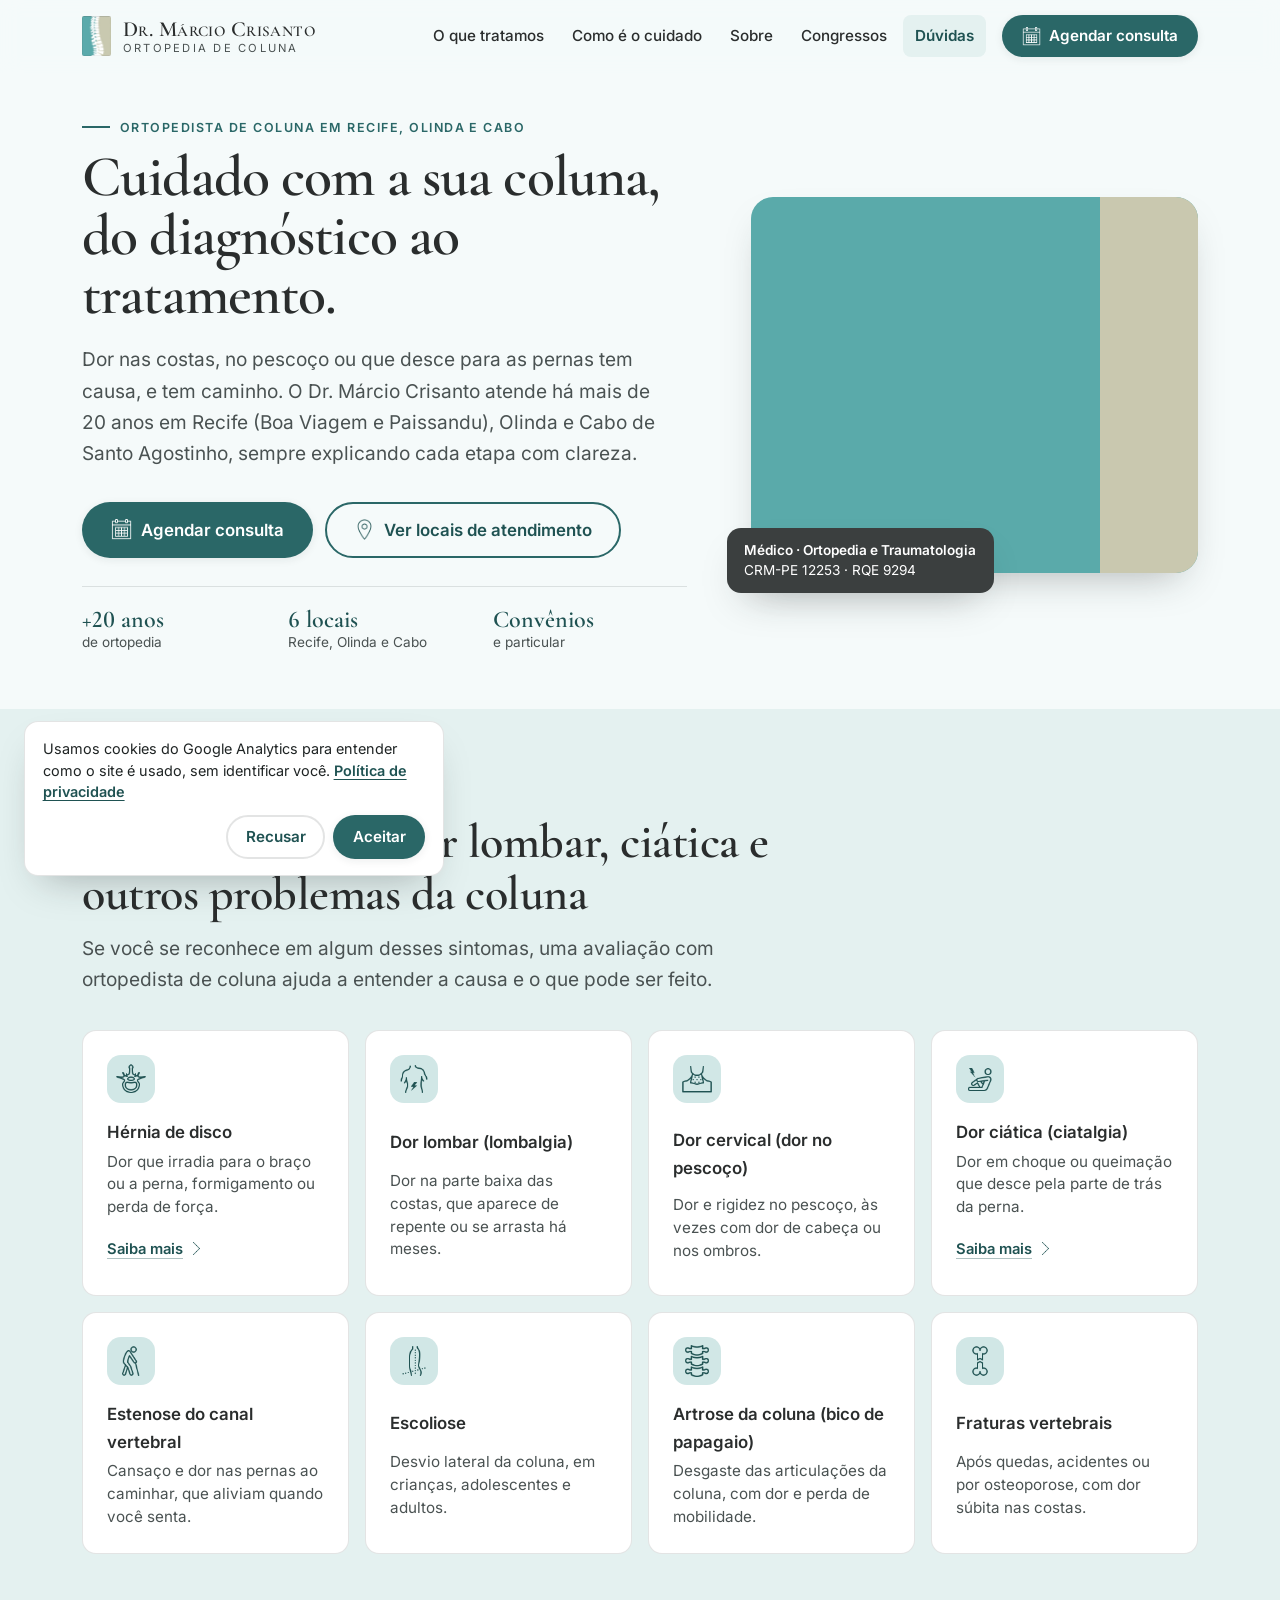
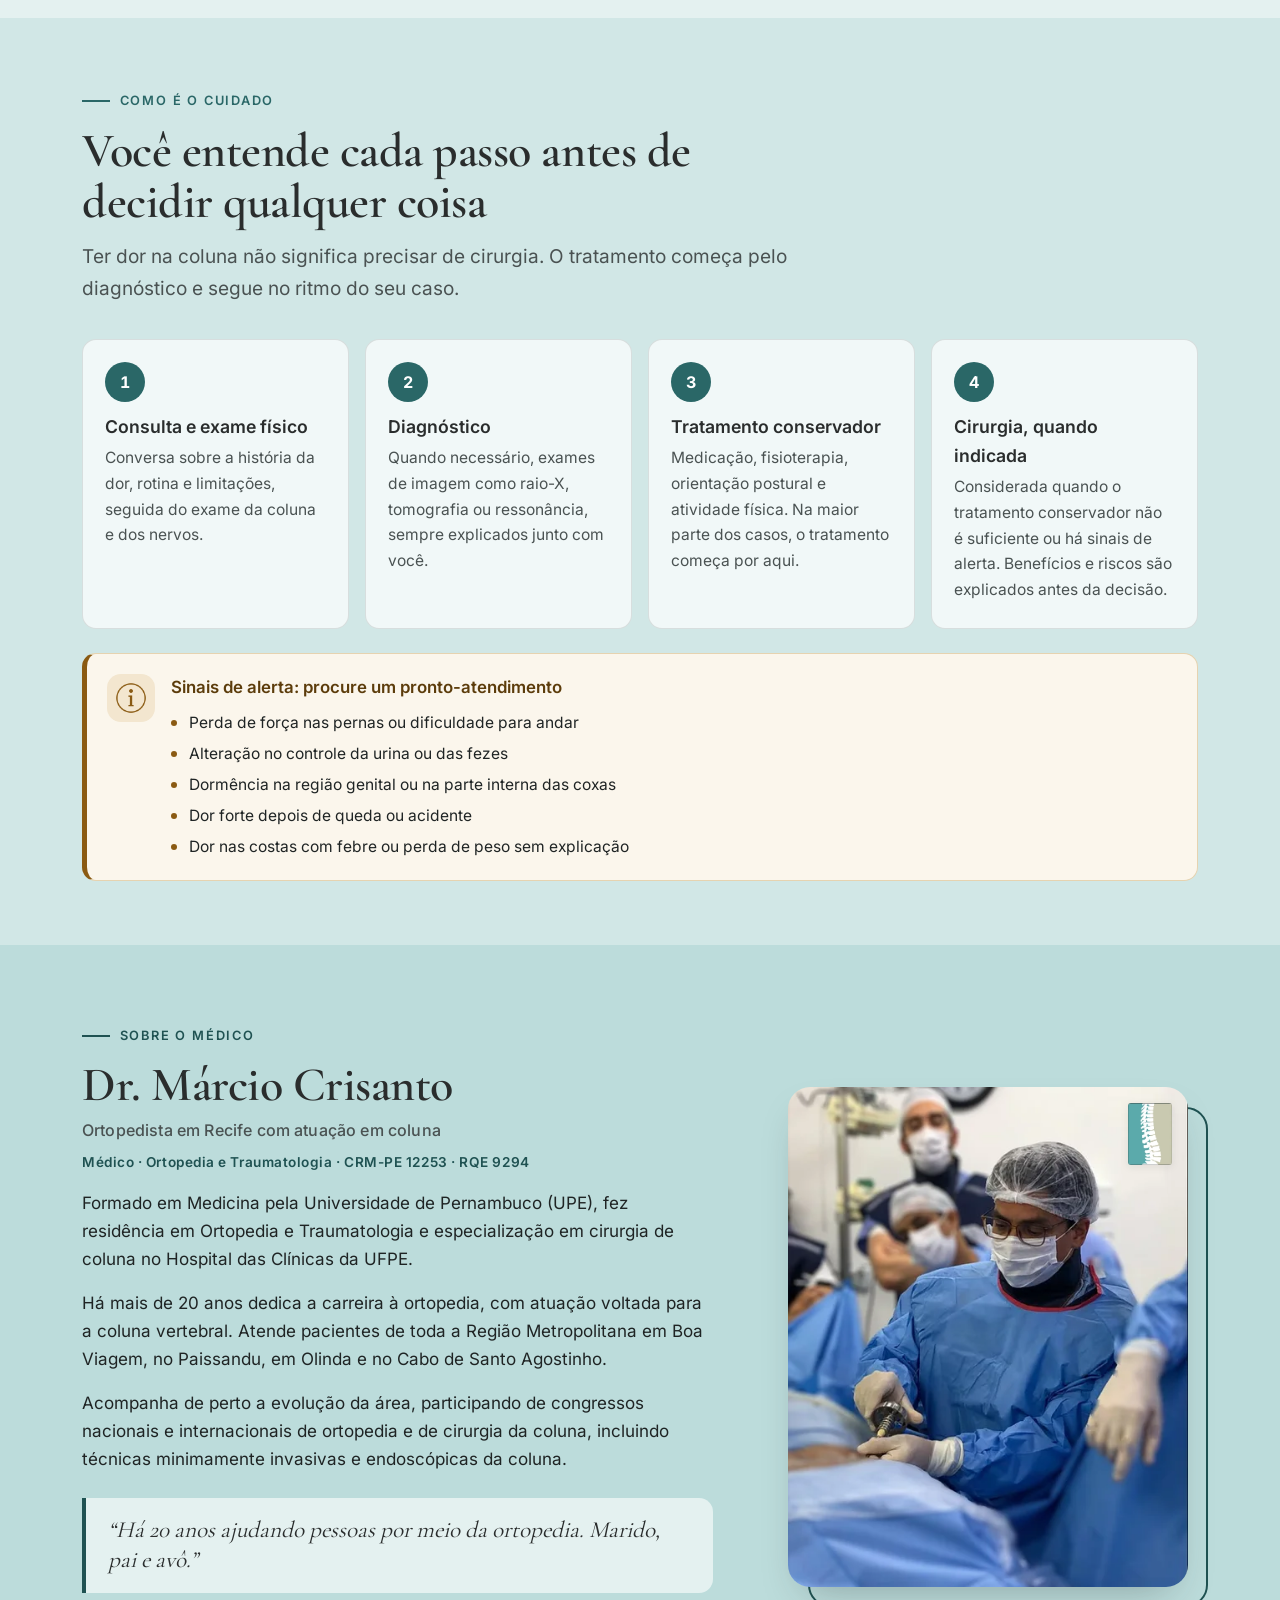
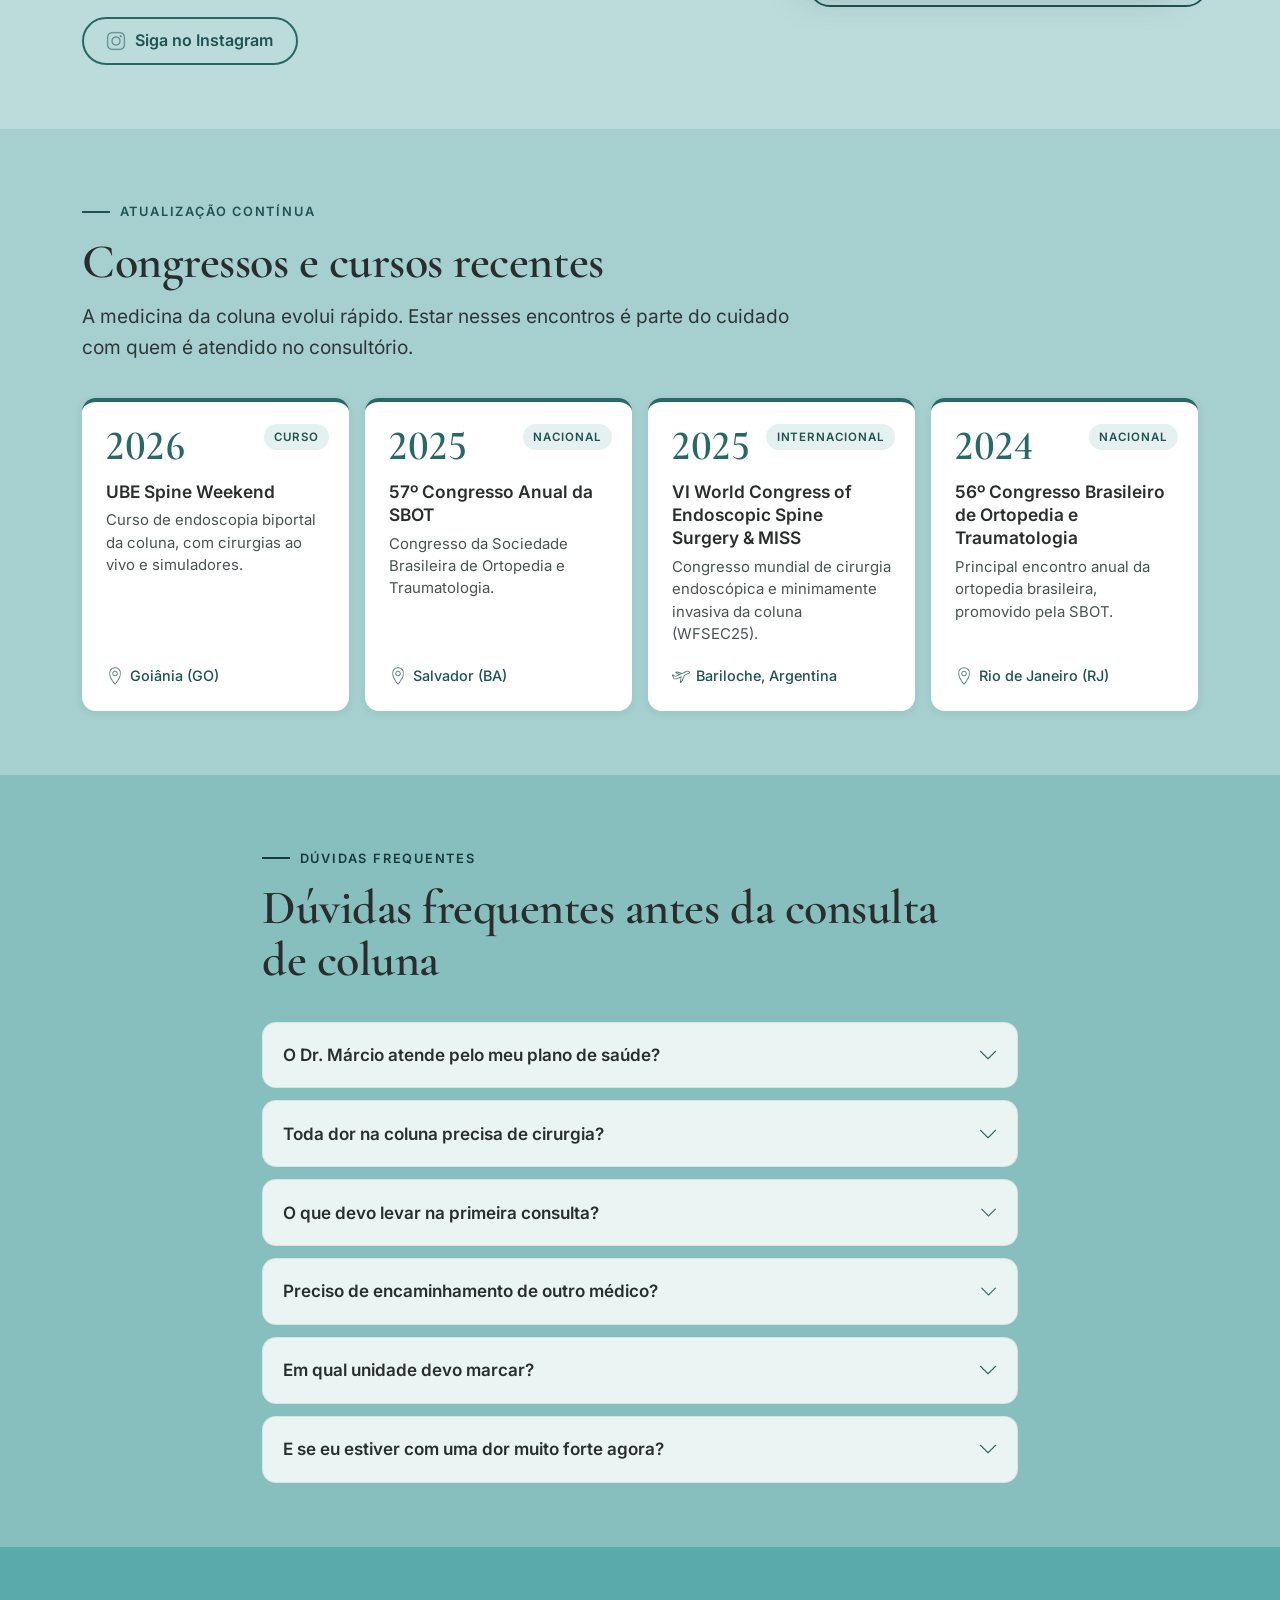
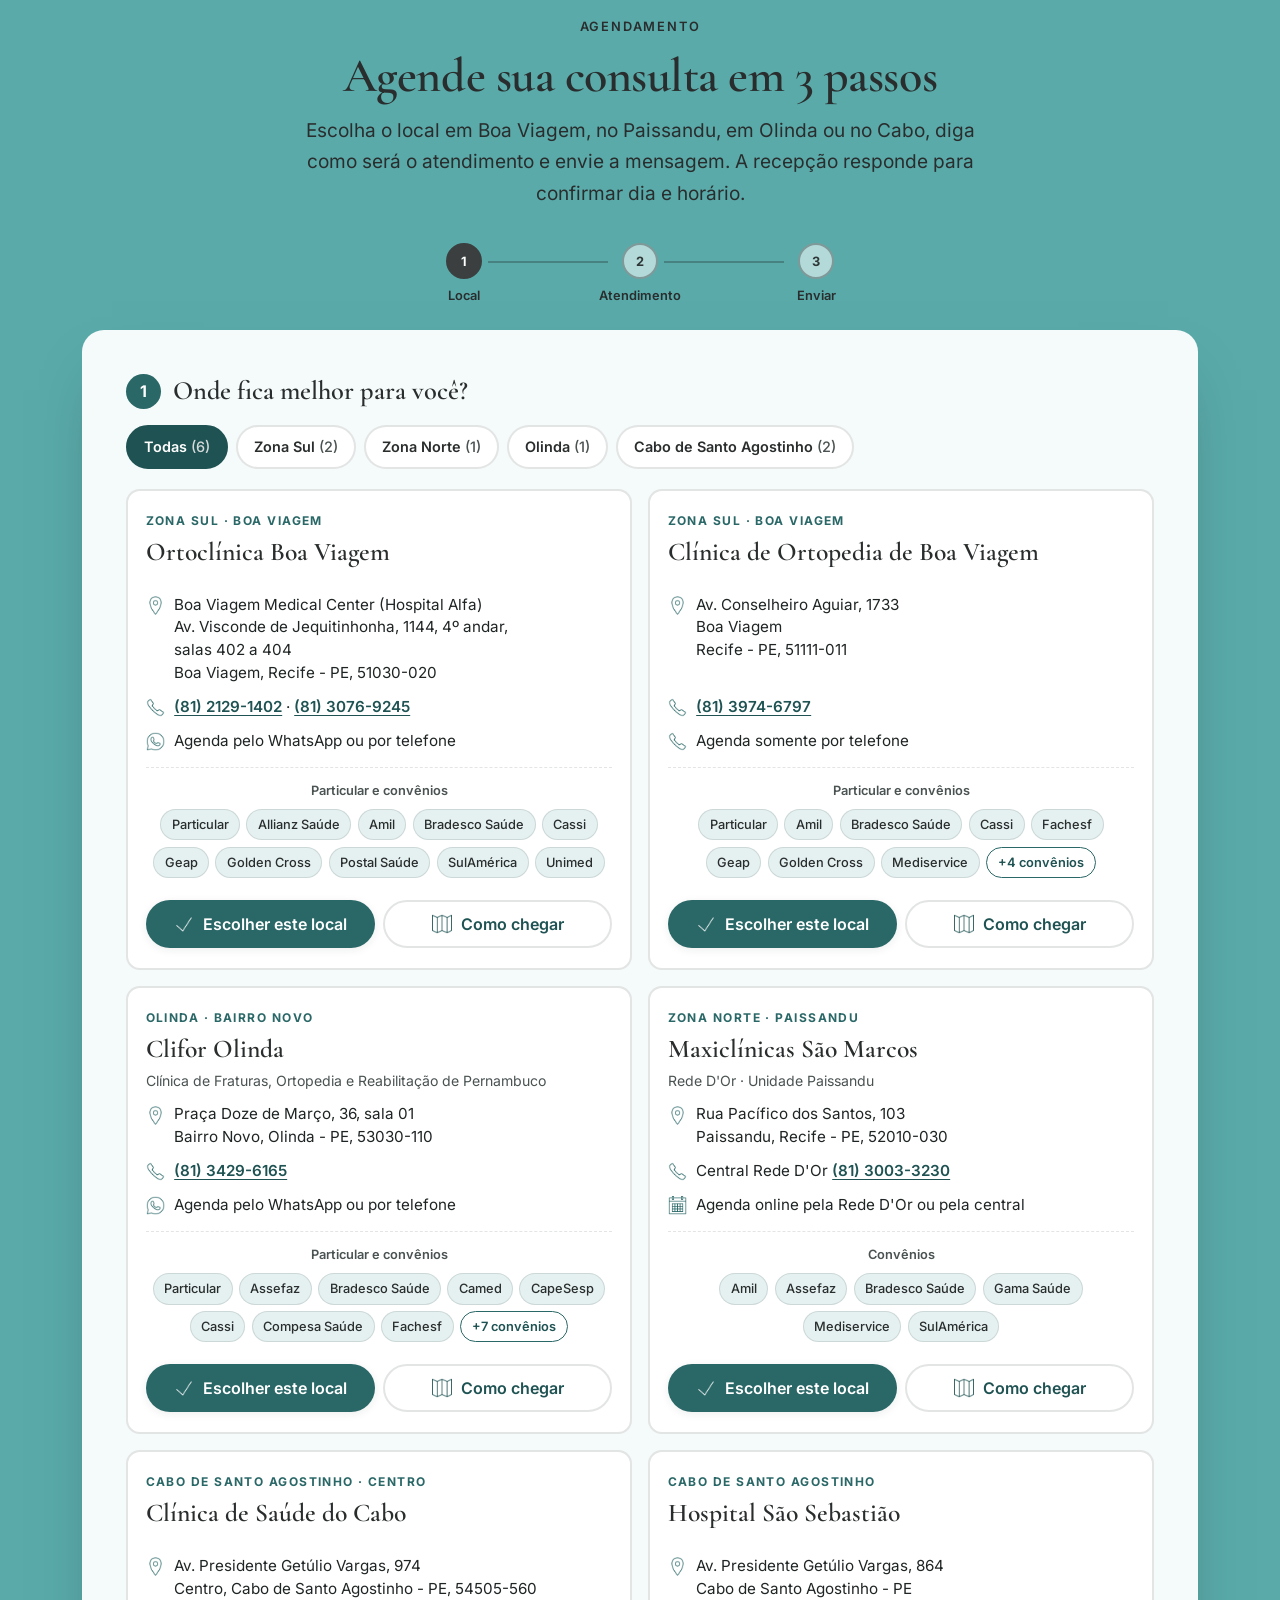
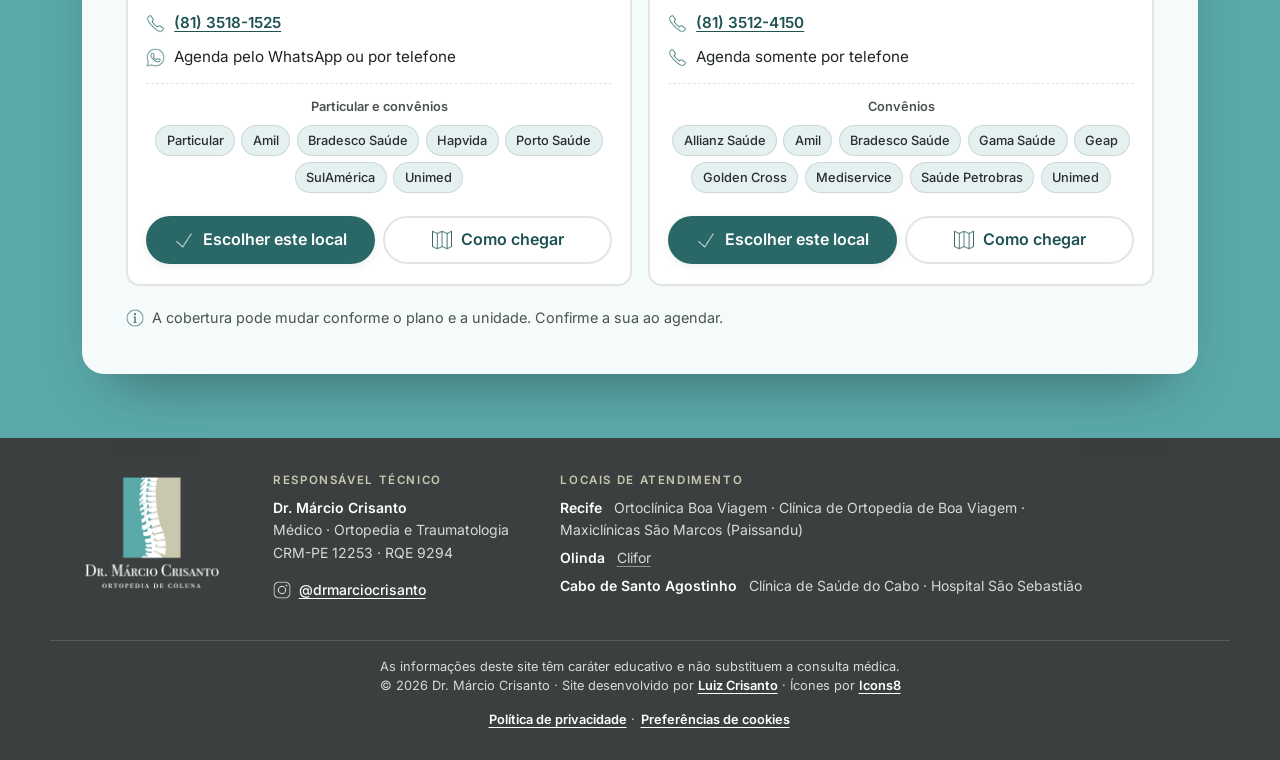
==== commit 08fb7f7b: "Analytics com aviso de cookies e página de privacidade" ====
--- a/index.html
+++ b/index.html
@@ -34,16 +34,15 @@
   <link rel="manifest" href="/site.webmanifest">
   <link rel="preload" href="/assets/fonts/inter-latin.woff2" as="font" type="font/woff2" crossorigin>
   <link rel="preload" href="/assets/fonts/cormorant-garamond-latin.woff2" as="font" type="font/woff2" crossorigin>
-  <link rel="stylesheet" href="/css/variables.css?v=10">
-  <link rel="stylesheet" href="/css/styles.css?v=10">
-
-  <!-- Google Analytics 4: substituir G-XXXXXXXXXX pelo ID em analytics.google.com (e liberar googletagmanager.com na CSP) -->
-  <!--
-  <script async src="https://www.googletagmanager.com/gtag/js?id=G-XXXXXXXXXX"></script>
-  <script src="/js/gtag-init.js"></script>
-  -->
+  <link rel="stylesheet" href="/css/variables.css?v=11">
+  <link rel="stylesheet" href="/css/styles.css?v=12">
+
   <!-- Google Search Console: verificação por meta tag; pegar em search.google.com/search-console -->
   <!-- <meta name="google-site-verification" content="CODIGO"> -->
+
+  <!-- Google Analytics 4 (G-GRQ0C4XLX9) com Modo de Consentimento: ver js/gtag-init.js e js/modules/consent.js -->
+  <script src="/js/gtag-init.js?v=11"></script>
+  <script async src="https://www.googletagmanager.com/gtag/js?id=G-GRQ0C4XLX9"></script>
 
   <script type="application/ld+json">
 {
@@ -516,7 +515,7 @@
   ]
 }
   </script>
-  <script type="module" src="/js/script.js?v=10"></script>
+  <script type="module" src="/js/script.js?v=11"></script>
   <link rel="modulepreload" href="/js/modules/api.js">
   <link rel="modulepreload" href="/js/modules/menu.js">
   <link rel="modulepreload" href="/js/modules/scroll.js">
@@ -1202,6 +1201,7 @@
         Site desenvolvido por <a href="https://devluizcrisanto.com.br" target="_blank" rel="noopener noreferrer">Luiz Crisanto<span class="visually-hidden"> (abre em nova aba)</span></a> ·
         Ícones por <a href="https://icons8.com.br" target="_blank" rel="noopener noreferrer">Icons8<span class="visually-hidden"> (abre em nova aba)</span></a>
       </p>
+      <p><a href="/privacidade/">Política de privacidade</a> · <button type="button" class="linklike" data-consent-open>Preferências de cookies</button></p>
     </div>
   </footer>
 
--- a/css/styles.css
+++ b/css/styles.css
@@ -994,3 +994,37 @@
 /* Coluna de leitura centralizada nas páginas de condição (~70 caracteres por linha) */
 .container--read { max-width: calc(70ch + 2.5rem); }
 @media (min-width: 768px) { .container--read { max-width: calc(70ch + 4rem); } }
+
+/* ==========================================================
+   Aviso de cookies (LGPD)
+   ========================================================== */
+.consent {
+  position: fixed; z-index: 120;
+  left: 1rem; right: 1rem; bottom: calc(5.5rem + env(safe-area-inset-bottom));
+  display: grid; gap: 0.75rem;
+  padding: 1rem 1.1rem;
+  background: var(--surface); color: var(--ink);
+  border: 1px solid var(--line); border-radius: var(--border-radius);
+  box-shadow: var(--shadow-lg);
+  font-size: 0.9rem; line-height: 1.5;
+}
+.consent__text a { color: var(--teal-800); font-weight: 600; }
+.consent__actions { display: flex; gap: 0.5rem; justify-content: flex-end; }
+.consent__actions .btn { min-height: 44px; }
+@media (min-width: 1024px) {
+  .consent { left: 1.5rem; right: auto; bottom: 1.5rem; max-width: 420px; }
+}
+.footer__bottom button.linklike {
+  padding: 0.9rem 0.125rem; margin: 0; border: 0; background: none; cursor: pointer;
+  font: inherit; color: var(--on-dark); font-weight: 600; text-decoration: underline; text-underline-offset: 3px;
+}
+.footer__bottom button.linklike:hover { color: var(--beige); }
+
+/* Títulos de páginas de texto corrido (ex.: política de privacidade) */
+.article h2:not([class]) {
+  margin-top: 2.25rem;
+  font-family: var(--font-heading); font-weight: 600; font-size: 1.75rem; line-height: 1.15;
+  color: var(--graphite-900);
+}
+.article > ul:not([class]) { padding-left: 1.2rem; list-style: disc; }
+.article > ul:not([class]) li + li { margin-top: 0.4rem; }
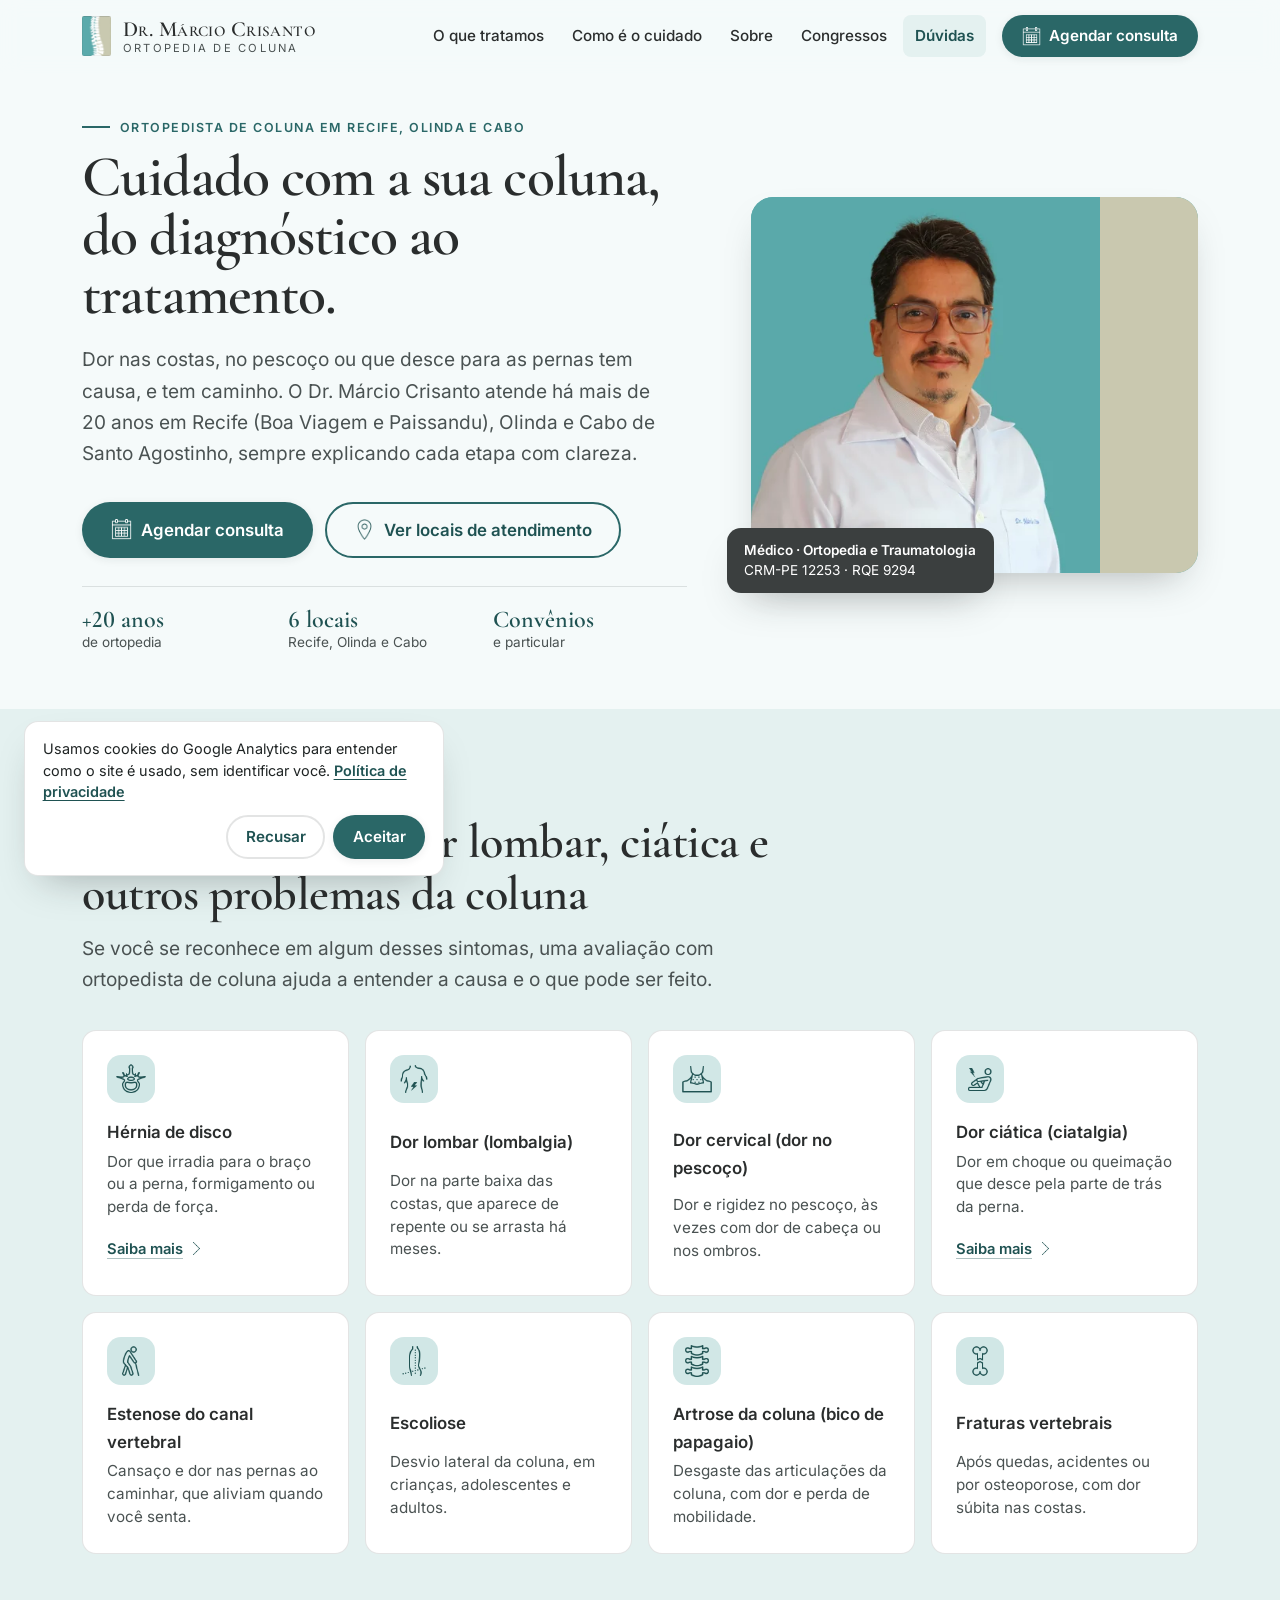
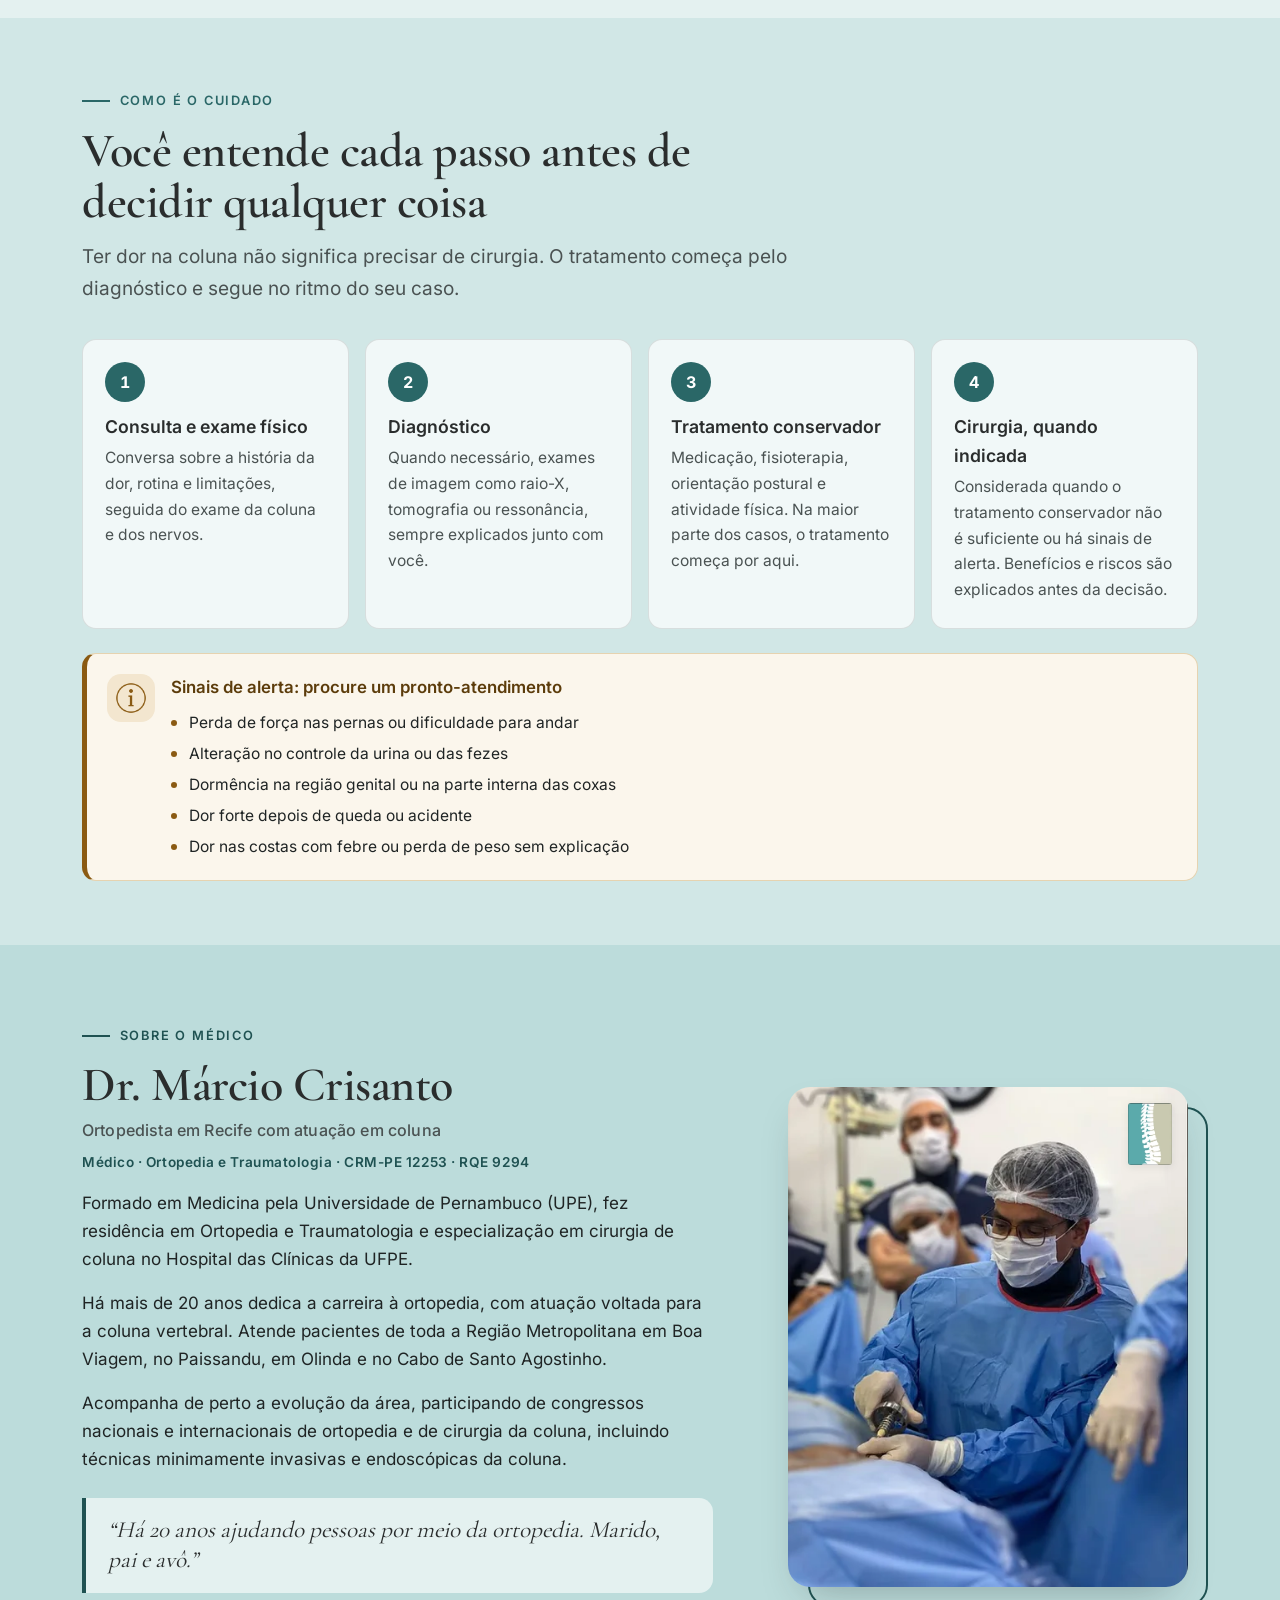
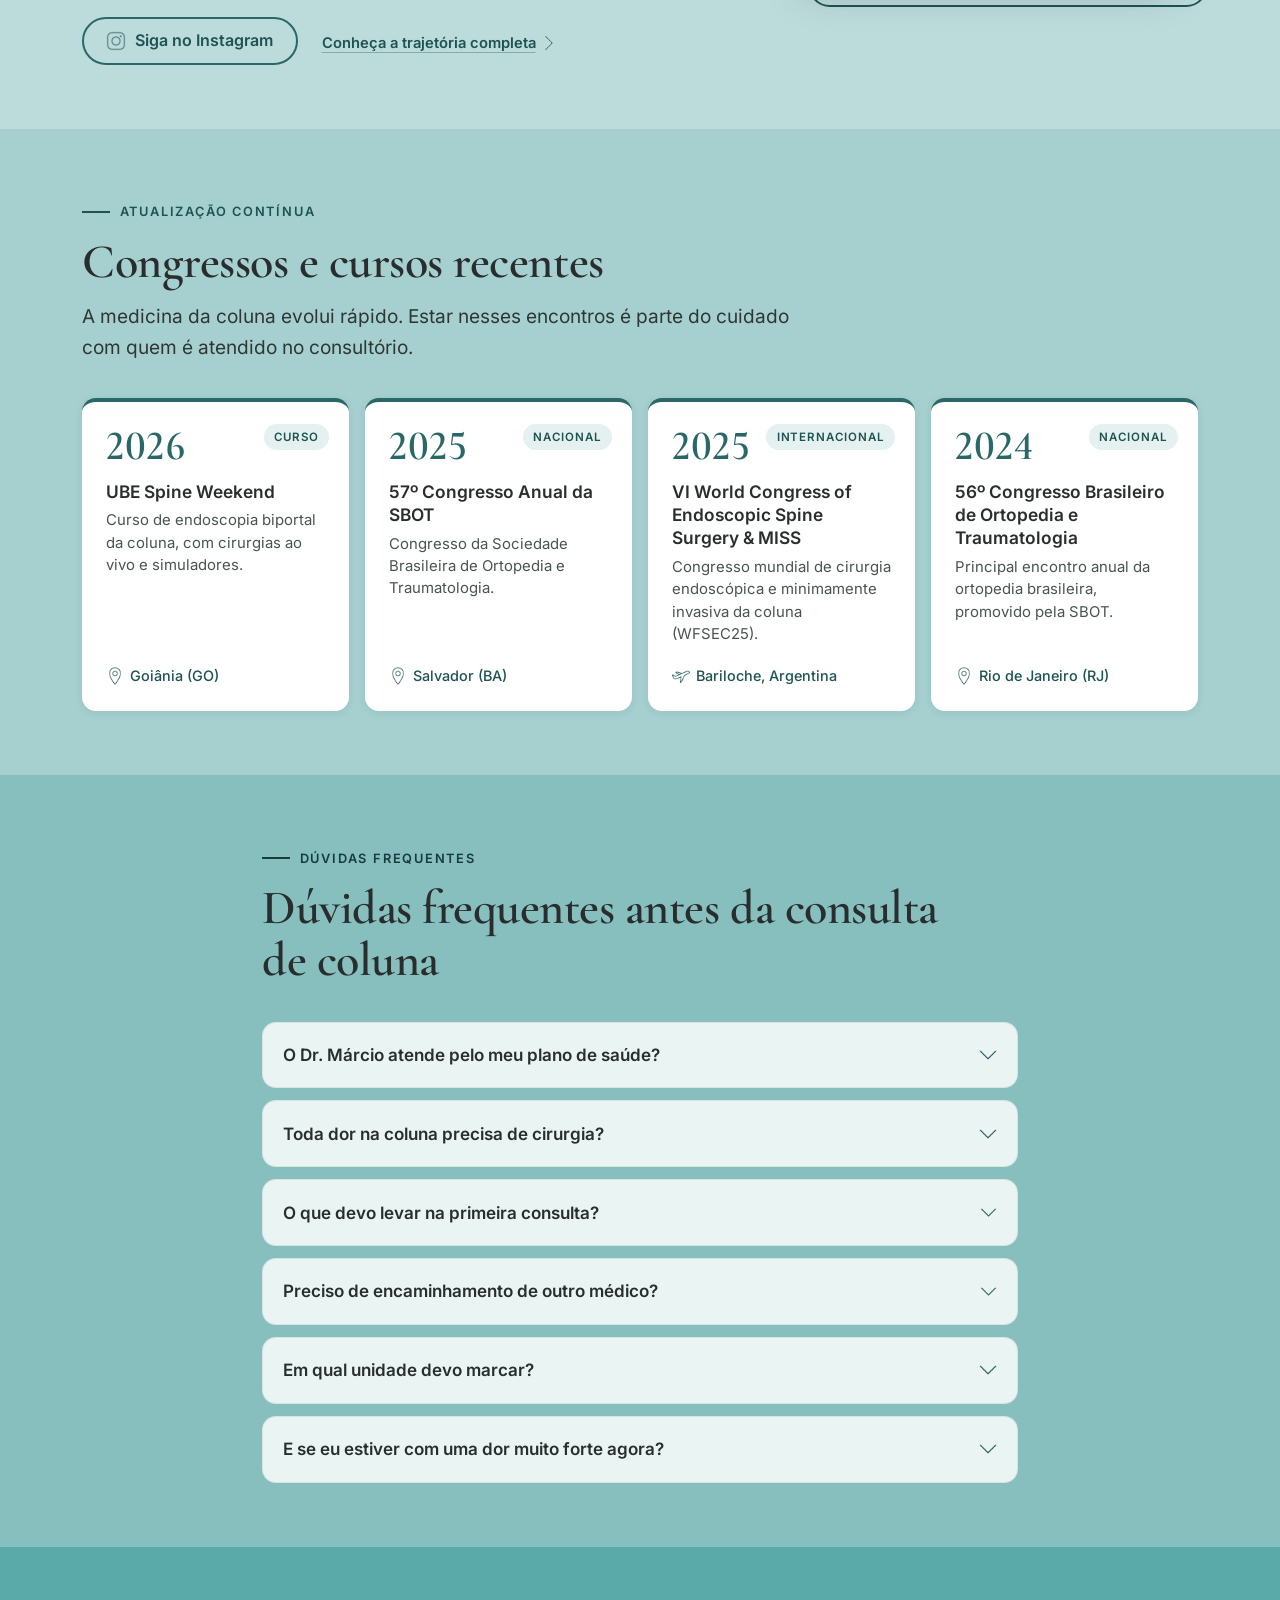
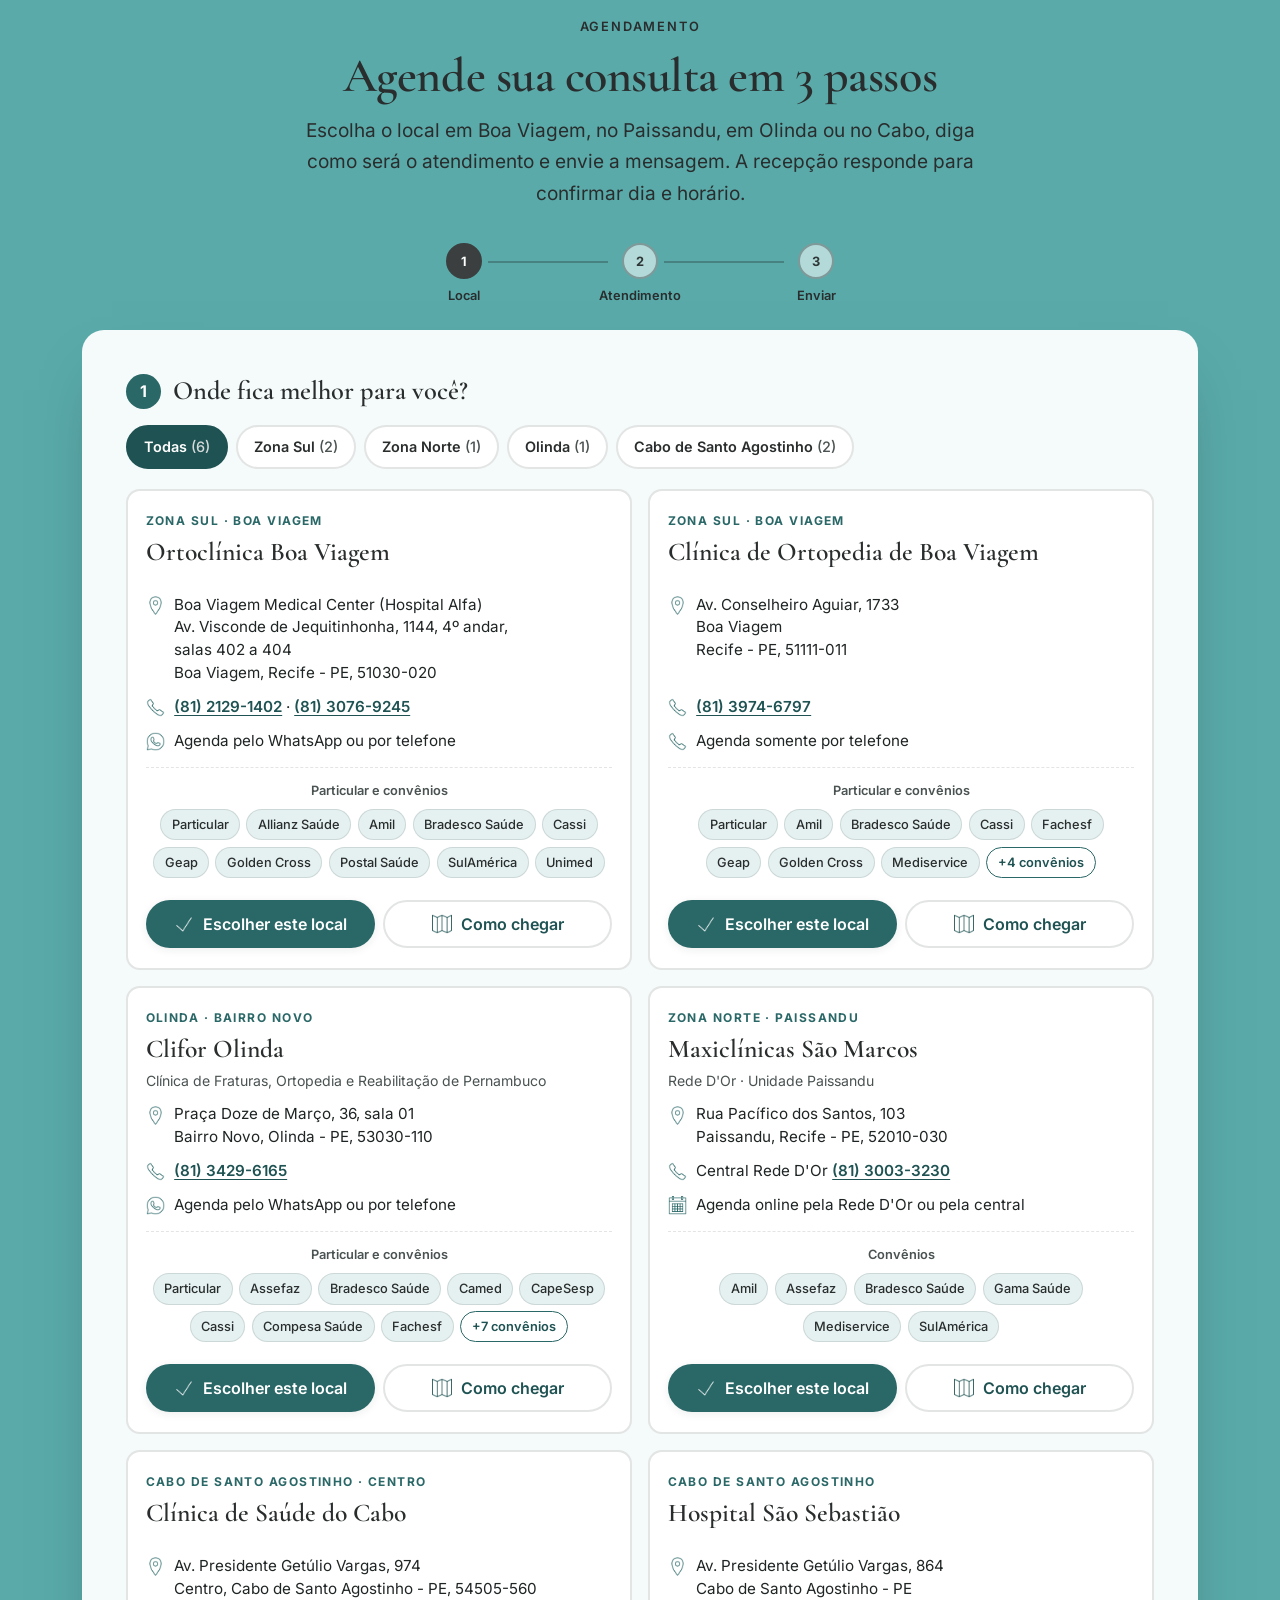
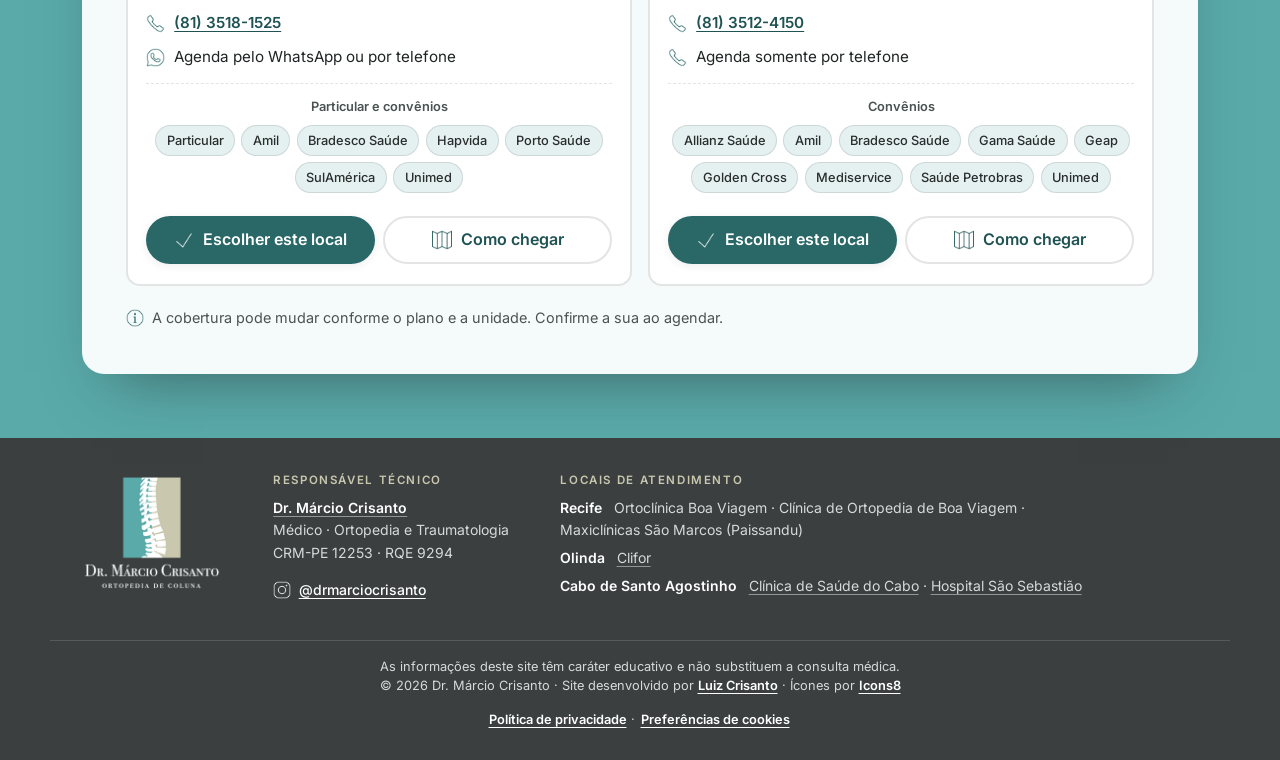
==== commit 16f6e7f6: "adiciona paginas" ====
--- a/index.html
+++ b/index.html
@@ -34,14 +34,14 @@
   <link rel="manifest" href="/site.webmanifest">
   <link rel="preload" href="/assets/fonts/inter-latin.woff2" as="font" type="font/woff2" crossorigin>
   <link rel="preload" href="/assets/fonts/cormorant-garamond-latin.woff2" as="font" type="font/woff2" crossorigin>
-  <link rel="stylesheet" href="/css/variables.css?v=11">
-  <link rel="stylesheet" href="/css/styles.css?v=12">
+  <link rel="stylesheet" href="/css/variables.css?v=13">
+  <link rel="stylesheet" href="/css/styles.css?v=13">
 
   <!-- Google Search Console: verificação por meta tag; pegar em search.google.com/search-console -->
   <!-- <meta name="google-site-verification" content="CODIGO"> -->
 
   <!-- Google Analytics 4 (G-GRQ0C4XLX9) com Modo de Consentimento: ver js/gtag-init.js e js/modules/consent.js -->
-  <script src="/js/gtag-init.js?v=11"></script>
+  <script src="/js/gtag-init.js?v=13"></script>
   <script async src="https://www.googletagmanager.com/gtag/js?id=G-GRQ0C4XLX9"></script>
 
   <script type="application/ld+json">
@@ -515,7 +515,7 @@
   ]
 }
   </script>
-  <script type="module" src="/js/script.js?v=11"></script>
+  <script type="module" src="/js/script.js?v=13"></script>
   <link rel="modulepreload" href="/js/modules/api.js">
   <link rel="modulepreload" href="/js/modules/menu.js">
   <link rel="modulepreload" href="/js/modules/scroll.js">
@@ -737,6 +737,7 @@
           <div class="about__social">
             <a class="btn btn--ghost" href="https://www.instagram.com/drmarciocrisanto/" target="_blank" rel="noopener noreferrer">
               <span class="icon icon--instagram" aria-hidden="true"></span>Siga no Instagram<span class="visually-hidden"> (abre em nova aba)</span></a>
+            <a class="condition__link" href="/sobre/">Conheça a trajetória completa<span class="icon icon--forward" aria-hidden="true"></span></a>
           </div>
         </div>
 
@@ -1170,7 +1171,7 @@
 
       <div class="footer__col footer__col--doctor">
         <h2 class="footer__title">Responsável técnico</h2>
-        <p class="footer__doctor"><strong>Dr. Márcio Crisanto</strong><br>Médico · Ortopedia e Traumatologia<br>CRM-PE 12253 · RQE 9294</p>
+        <p class="footer__doctor"><strong><a class="footer__place-link" href="/sobre/">Dr. Márcio Crisanto</a></strong><br>Médico · Ortopedia e Traumatologia<br>CRM-PE 12253 · RQE 9294</p>
         <a class="footer__social" href="https://www.instagram.com/drmarciocrisanto/" target="_blank" rel="noopener noreferrer">
           <span class="icon icon--instagram" aria-hidden="true"></span>@drmarciocrisanto<span class="visually-hidden"> (abre em nova aba)</span></a>
       </div>
@@ -1188,7 +1189,7 @@
           </div>
           <div>
             <dt>Cabo de Santo Agostinho</dt>
-            <dd><span>Clínica de Saúde do Cabo</span>&nbsp;· <span>Hospital São Sebastião</span></dd>
+            <dd><a class="footer__place-link" href="/ortopedista-coluna-cabo-de-santo-agostinho/"><span>Clínica de Saúde do Cabo</span></a>&nbsp;· <a class="footer__place-link" href="/ortopedista-coluna-cabo-de-santo-agostinho/"><span>Hospital São Sebastião</span></a></dd>
           </div>
         </dl>
       </div>
--- a/css/styles.css
+++ b/css/styles.css
@@ -1028,3 +1028,30 @@
 }
 .article > ul:not([class]) { padding-left: 1.2rem; list-style: disc; }
 .article > ul:not([class]) li + li { margin-top: 0.4rem; }
+
+/* ==========================================================
+   Página Sobre (/sobre/), página do Cabo e link da home para /sobre/
+   ========================================================== */
+
+/* Home, seção Sobre: botão do Instagram e link "Conheça a trajetória completa" na mesma linha quando cabem */
+.about__social { display: flex; flex-wrap: wrap; align-items: center; gap: 0.5rem 1.5rem; }
+.about__social .condition__link { margin-top: 0; }
+
+/* Subtítulo visível logo abaixo do H1 */
+.page-title .section__title-sub { margin-top: 0.75rem; font-size: var(--fs-md); }
+
+/* Topo da página Sobre: texto à esquerda, retrato à direita (no celular, retrato menor abaixo do texto) */
+.profile-hero .doctor-summary { align-items: center; }
+.profile-hero .doctor-summary__media { max-width: 260px; }
+.profile-hero .page-hero__lead { margin-top: 1rem; }
+.profile-hero__verify { margin-top: 1rem; max-width: 42rem; color: var(--ink-muted); }
+.profile-hero__verify a { color: var(--teal-800); font-weight: 600; }
+@media (min-width: 900px) {
+  .profile-hero .doctor-summary { grid-template-columns: minmax(0, 1fr) 360px; }
+  .profile-hero .doctor-summary__media { max-width: 360px; }
+}
+
+/* Citação da bio com a fonte logo abaixo */
+.profile-quote { margin-top: 2rem; }
+.profile-quote .about__quote { margin-top: 0; }
+.profile-quote__source { margin-top: 0.5rem; font-size: 0.85rem; color: var(--sec-muted); }
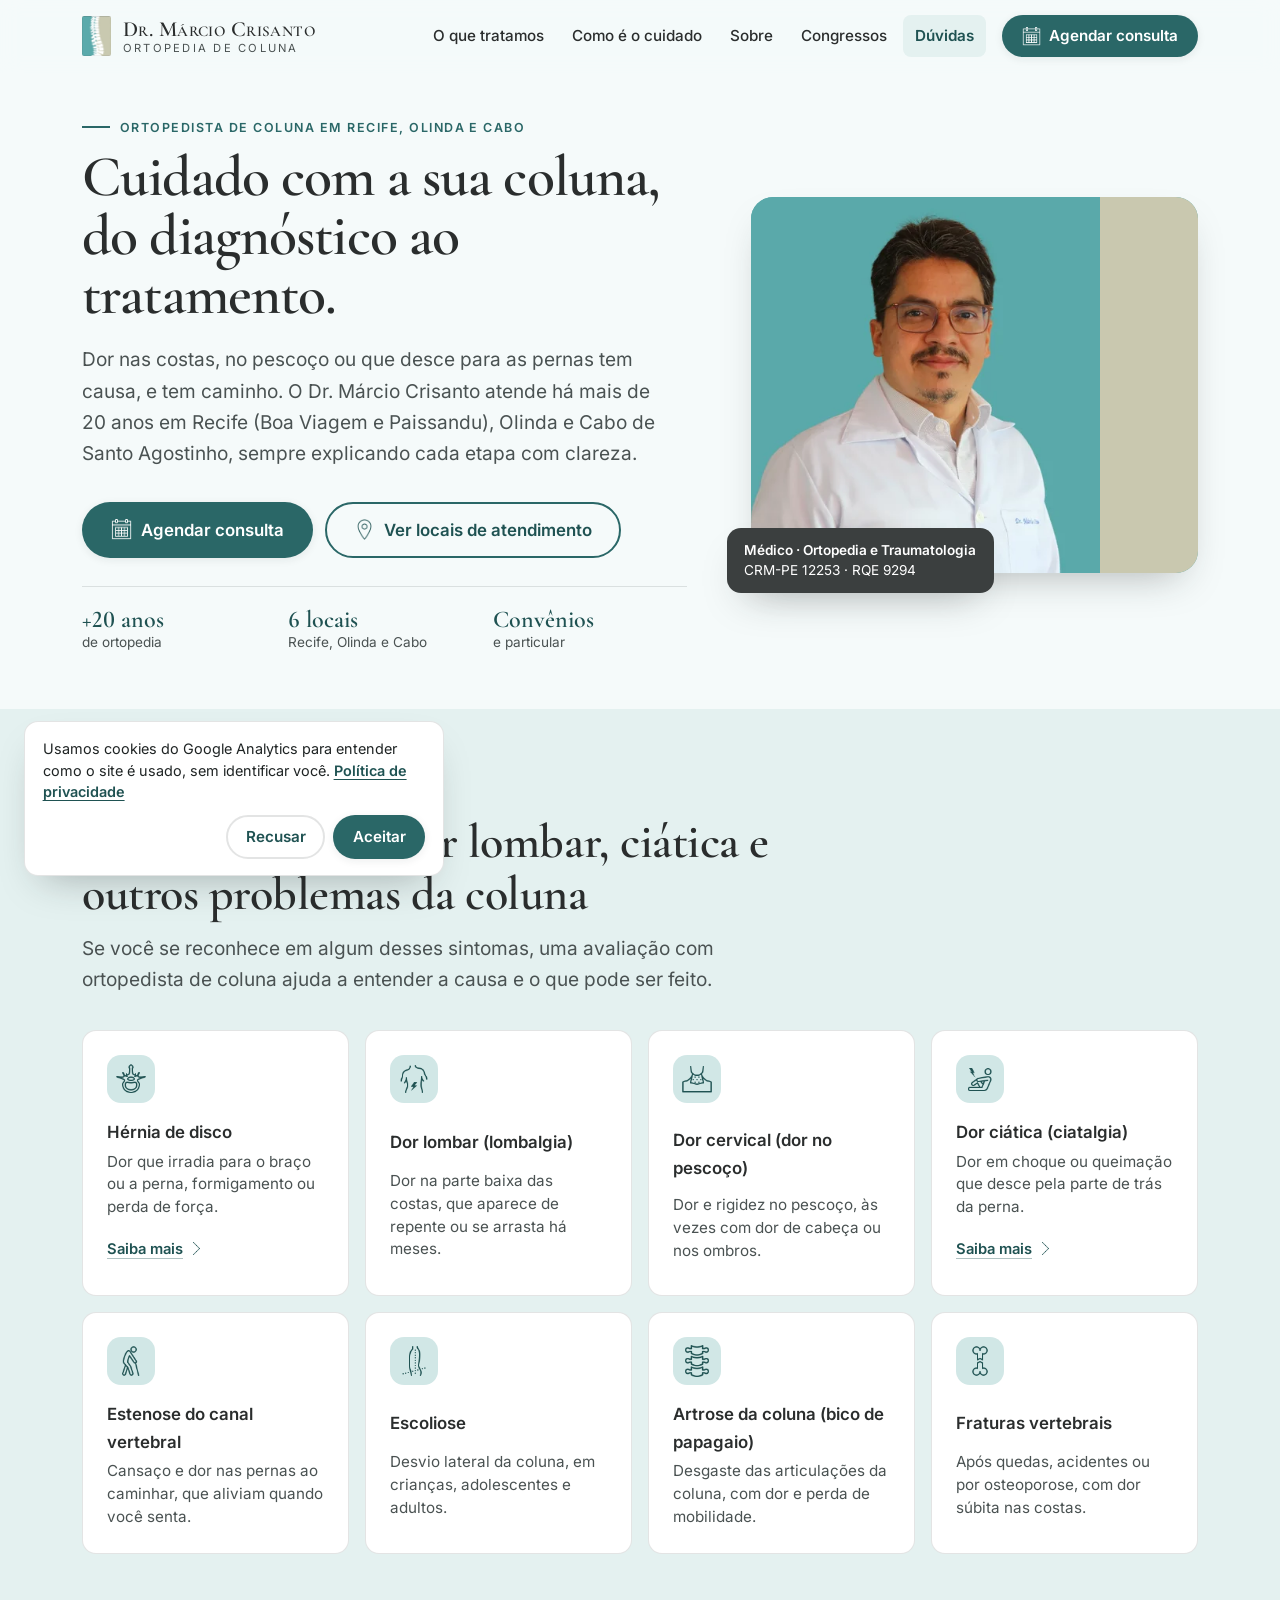
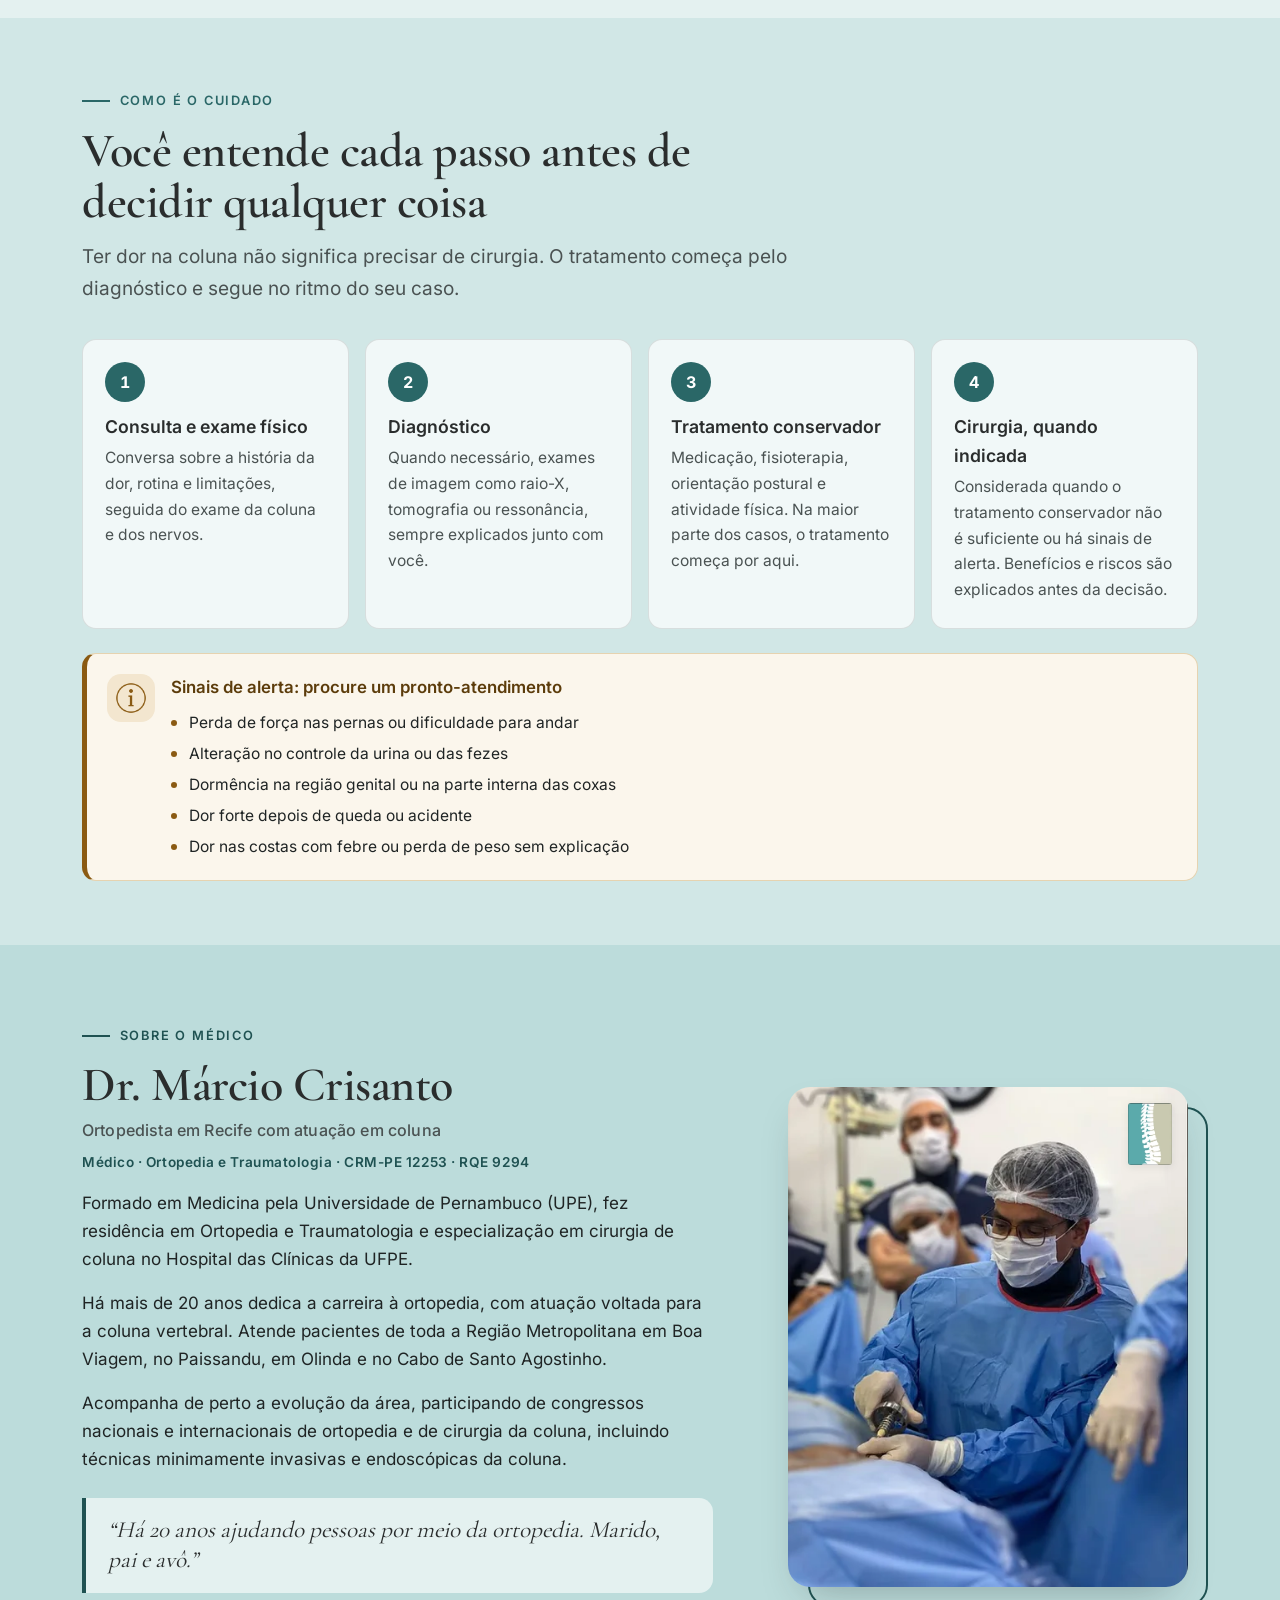
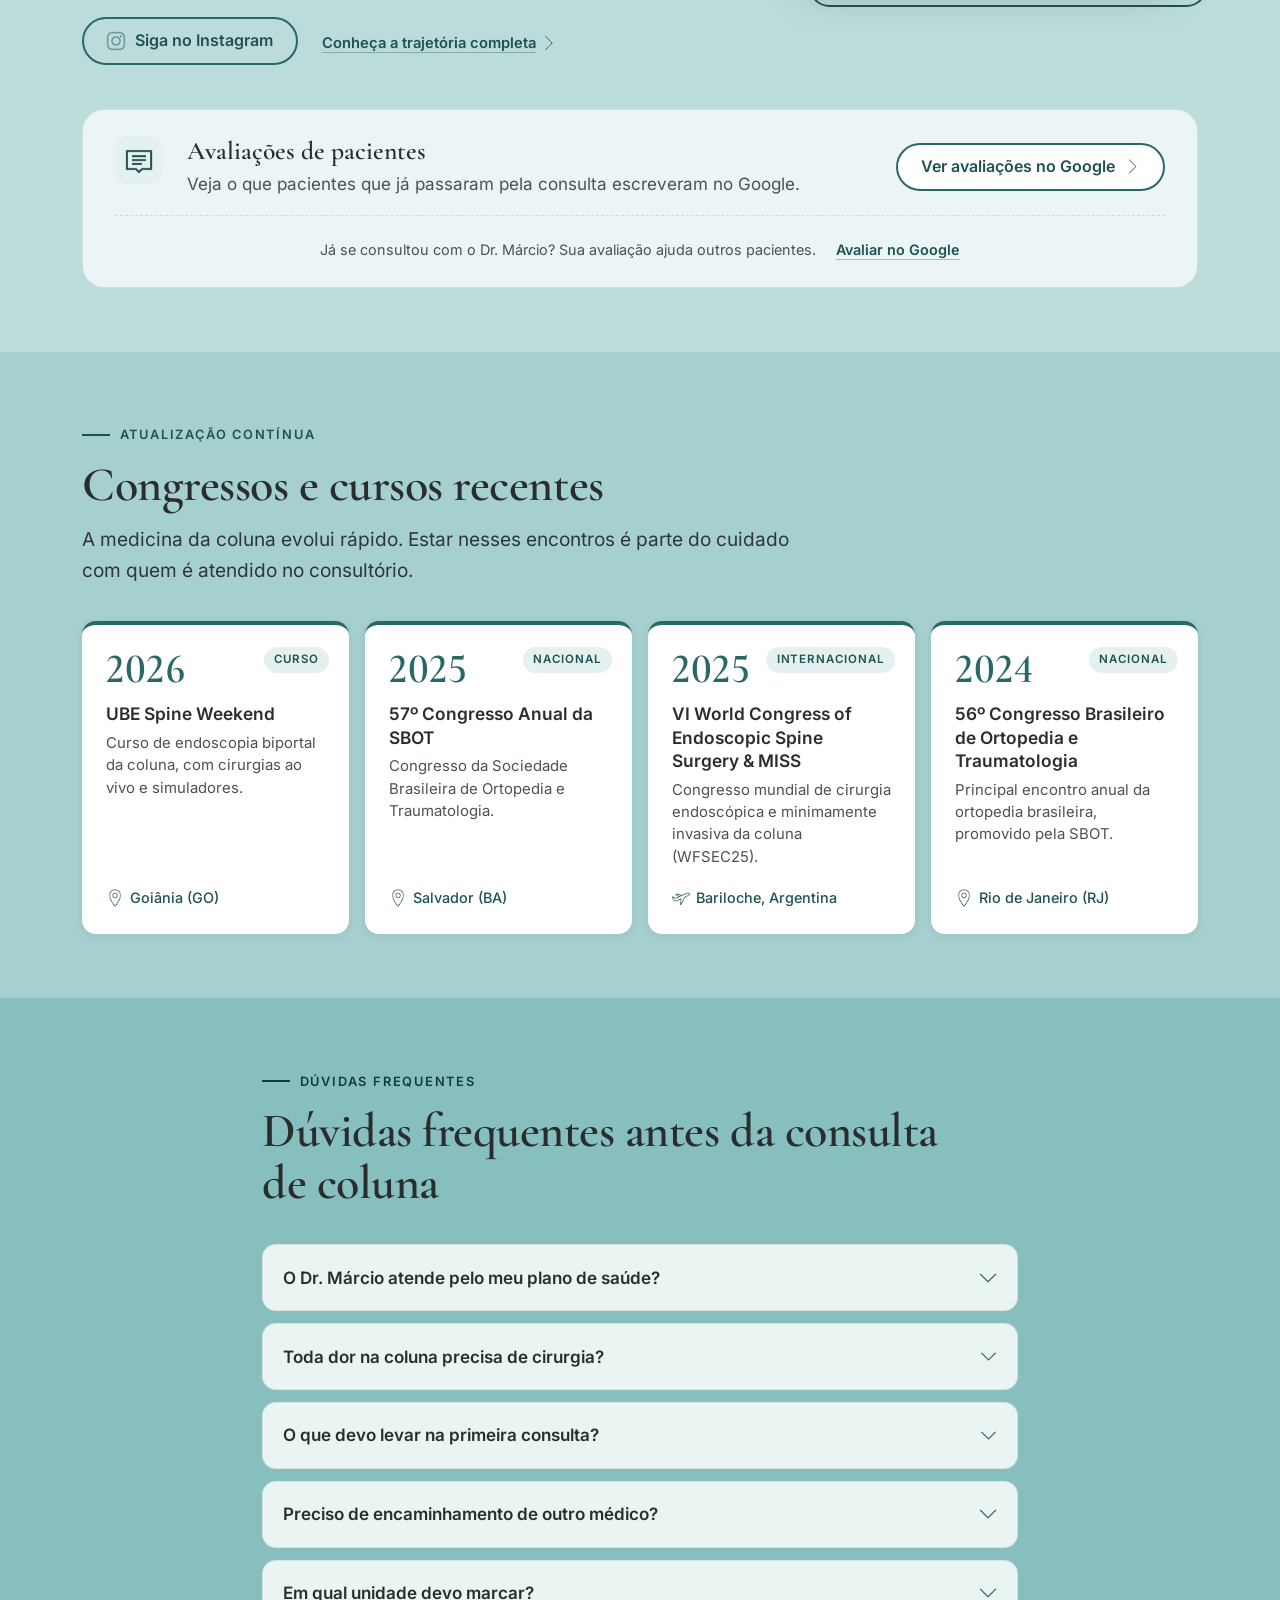
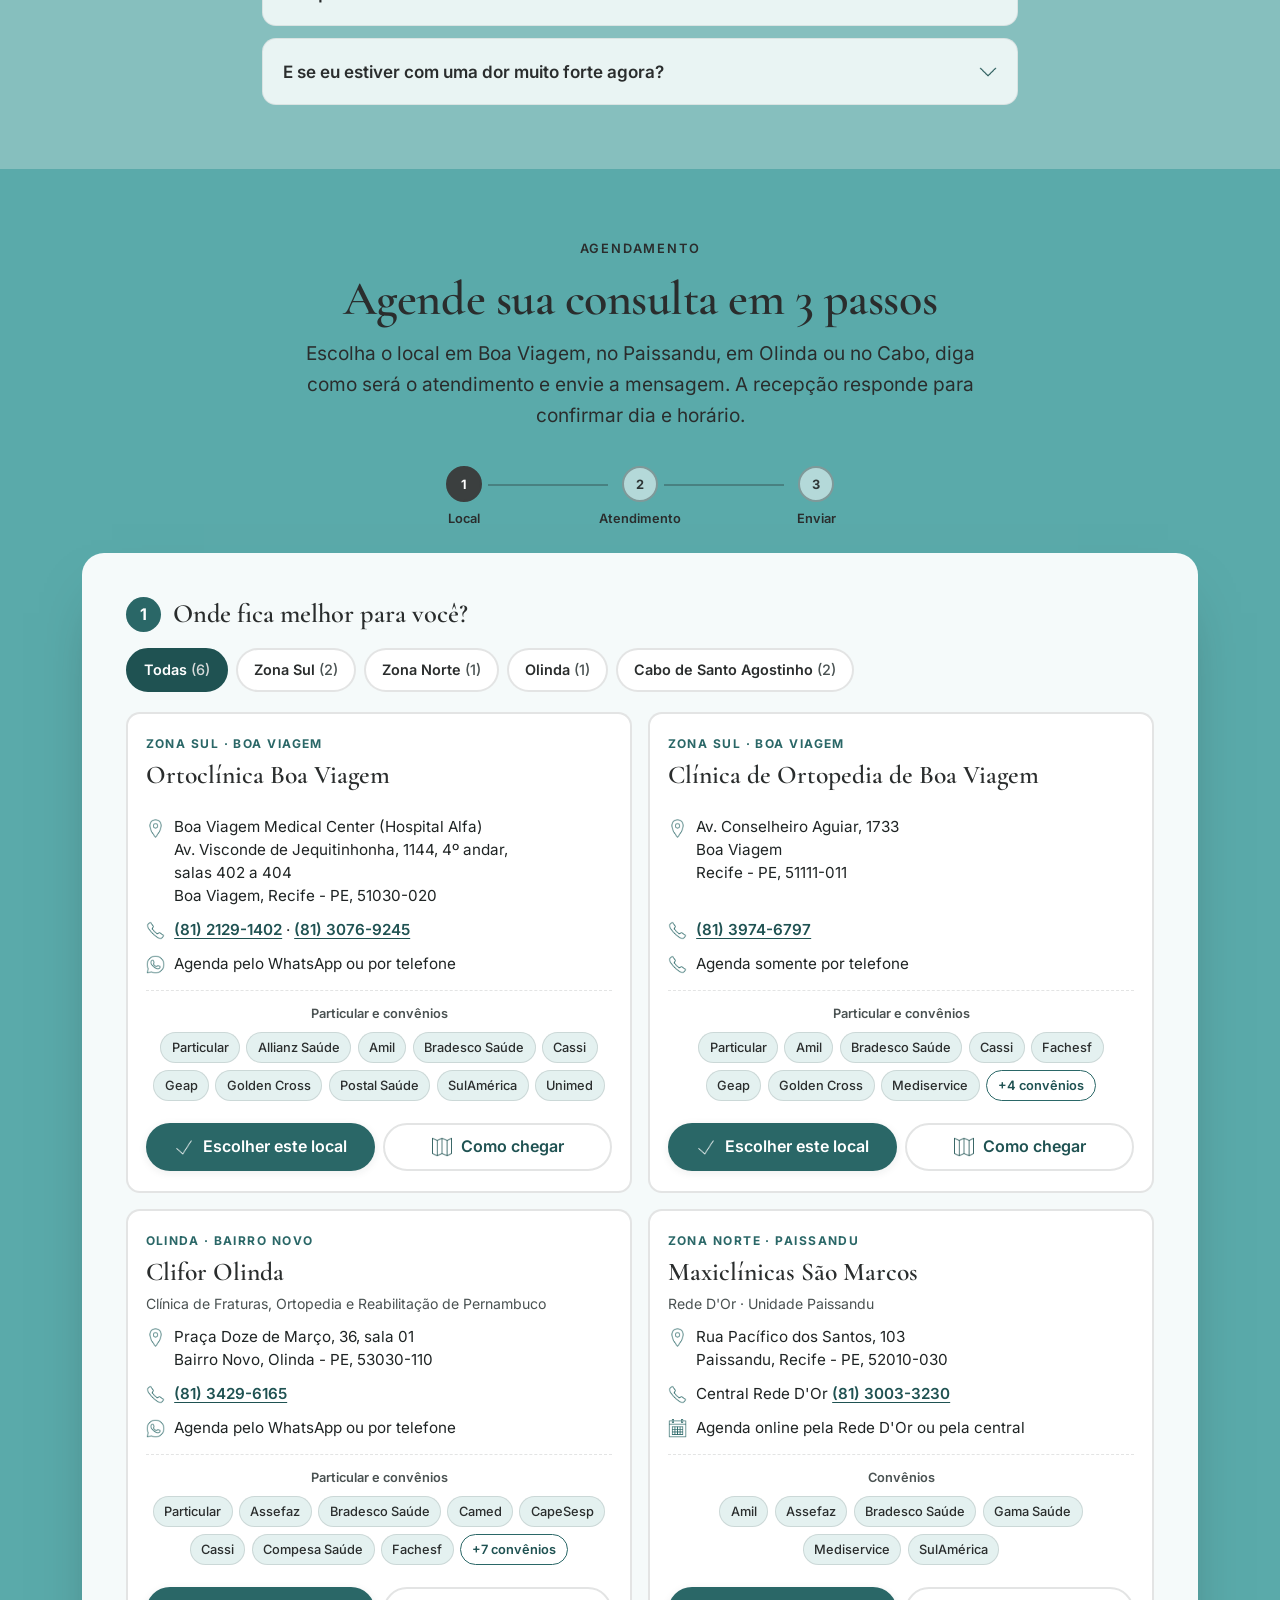
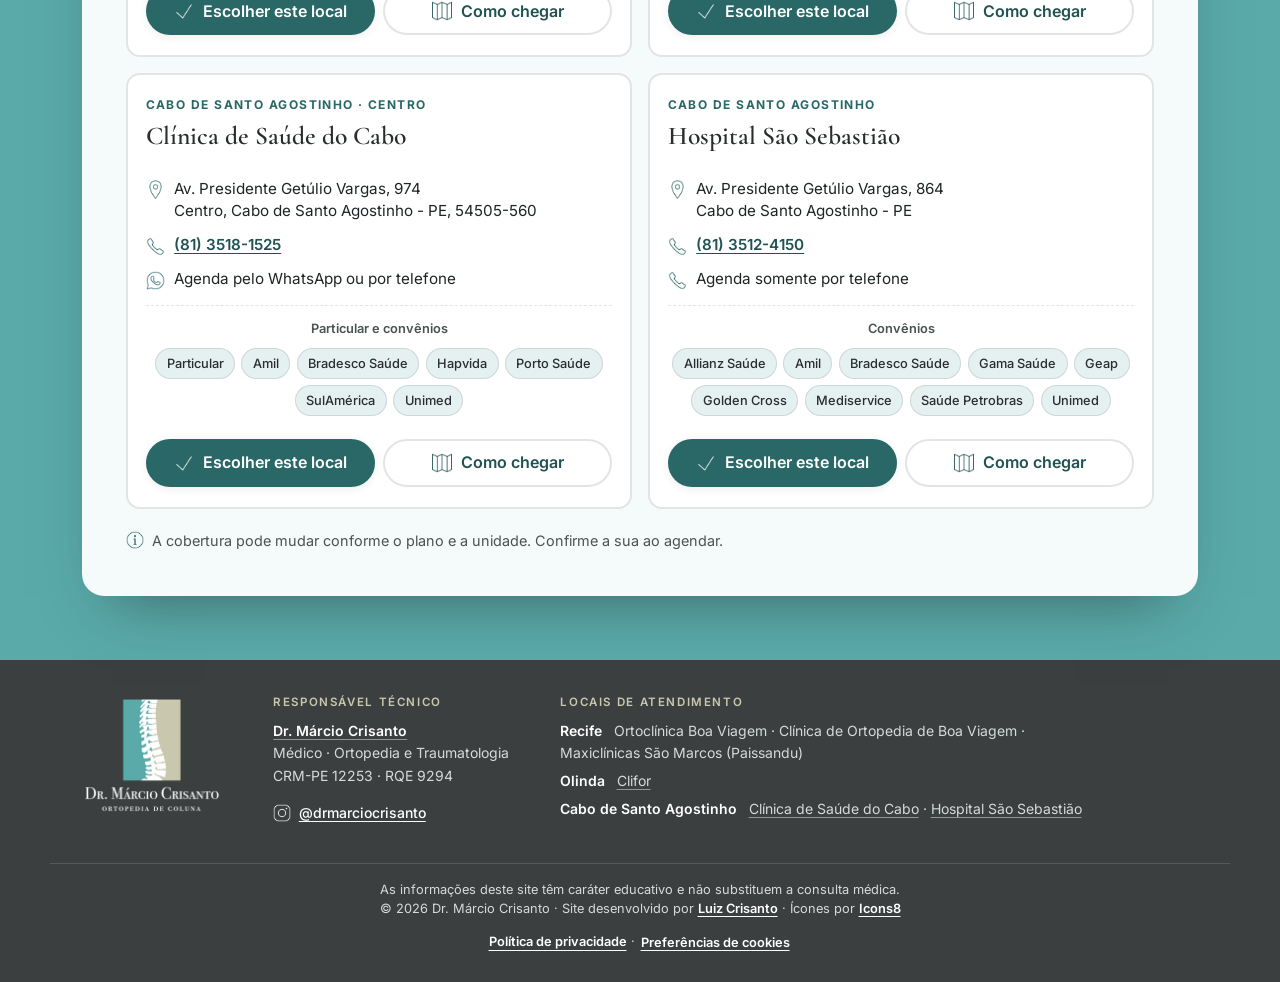
==== commit 43c7fecd: "atualiza main" ====
--- a/index.html
+++ b/index.html
@@ -35,7 +35,7 @@
   <link rel="preload" href="/assets/fonts/inter-latin.woff2" as="font" type="font/woff2" crossorigin>
   <link rel="preload" href="/assets/fonts/cormorant-garamond-latin.woff2" as="font" type="font/woff2" crossorigin>
   <link rel="stylesheet" href="/css/variables.css?v=13">
-  <link rel="stylesheet" href="/css/styles.css?v=13">
+  <link rel="stylesheet" href="/css/styles.css?v=15">
 
   <!-- Google Search Console: verificação por meta tag; pegar em search.google.com/search-console -->
   <!-- <meta name="google-site-verification" content="CODIGO"> -->
@@ -515,7 +515,7 @@
   ]
 }
   </script>
-  <script type="module" src="/js/script.js?v=13"></script>
+  <script type="module" src="/js/script.js?v=14"></script>
   <link rel="modulepreload" href="/js/modules/api.js">
   <link rel="modulepreload" href="/js/modules/menu.js">
   <link rel="modulepreload" href="/js/modules/scroll.js">
@@ -749,6 +749,26 @@
           </picture>
           <img class="about__mark" src="/assets/images/logo-mark.webp" alt="" width="58" height="82" loading="lazy">
         </figure>
+
+        <!-- Avaliações de pacientes: só links para as plataformas (sem copiar textos, nomes, notas ou estrelas; ver ENTREGA.md) -->
+        <div class="reviews reviews--wide">
+          <span class="icon-badge reviews__badge"><span class="icon icon--comments" aria-hidden="true"></span></span>
+          <div class="reviews__text">
+            <h3 class="reviews__title" id="avaliacoes-titulo">Avaliações de pacientes</h3>
+            <p>Veja o que pacientes que já passaram pela consulta escreveram no Google.</p>
+          </div>
+          <!-- Doctoralia: reativar quando o perfil estiver atualizado (https://www.doctoralia.com.br/marcio-adriano-paiva-crisanto/ortopedista-traumatologista/recife) -->
+          <div class="reviews__actions">
+            <a class="btn btn--ghost" href="https://share.google/67AGYJu0GBD1yU73U" target="_blank" rel="noopener noreferrer" data-origem="avaliacoes-google">
+              Ver avaliações no Google<span class="visually-hidden"> (abre em nova aba)</span><span class="icon icon--forward" aria-hidden="true"></span></a>
+          </div>
+          <p class="reviews__invite">
+            <span>Já se consultou com o Dr. Márcio? Sua avaliação ajuda outros pacientes.</span>
+            <span class="reviews__invite-links">
+              <a href="https://share.google/67AGYJu0GBD1yU73U" target="_blank" rel="noopener noreferrer" data-origem="avaliacoes-google">Avaliar no Google<span class="visually-hidden"> (abre em nova aba)</span></a>
+            </span>
+          </p>
+        </div>
       </div>
     </section>
 
--- a/css/styles.css
+++ b/css/styles.css
@@ -93,6 +93,7 @@
 .icon--broken-bone { --i: url('../assets/icons/broken-bone.png'); }
 .icon--chevron   { --i: url('../assets/icons/expand-arrow.png'); }
 .icon--up        { --i: url('../assets/icons/expand-arrow.png'); transform: rotate(180deg); }
+.icon--comments  { --i: url('../assets/icons/comments.png'); }
 
 /* Botões */
 .btn {
@@ -1055,3 +1056,63 @@
 .profile-quote { margin-top: 2rem; }
 .profile-quote .about__quote { margin-top: 0; }
 .profile-quote__source { margin-top: 0.5rem; font-size: 0.85rem; color: var(--sec-muted); }
+
+/* ==========================================================
+   Avaliações de pacientes (home, seção Sobre, e /sobre/)
+   Só links para as plataformas: sem textos, nomes, notas ou estrelas.
+   Centralizado no celular e no tablet; na home, em faixa horizontal a partir de 1024px.
+   ========================================================== */
+.reviews {
+  display: grid; justify-items: center; gap: 1rem;
+  margin-top: 2rem;
+  padding: 1.5rem 1.25rem 1.1rem;
+  background: rgba(255, 255, 255, 0.72);
+  border: 1px solid var(--line);
+  border-radius: var(--radius-lg);
+  text-align: center;
+}
+.about > .reviews { grid-column: 1 / -1; margin-top: 0; }
+.reviews__badge { background: var(--s2); }
+.reviews__title { font-family: var(--font-heading); font-size: 1.6rem; font-weight: 600; line-height: 1.15; color: var(--graphite-900); }
+.reviews__text p { margin-top: 0.4rem; max-width: 42rem; color: var(--ink-muted); line-height: 1.55; }
+.reviews__actions { display: flex; flex-direction: column; gap: 0.6rem; width: 100%; }
+.reviews__actions .btn { background: var(--surface); }
+.reviews__actions .btn:hover { background: var(--teal-700); }
+.reviews__actions .btn .icon { font-size: 0.85em; vertical-align: 0; }
+.reviews__invite {
+  display: flex; flex-direction: column; align-items: center;
+  width: 100%; padding-top: 0.75rem;
+  border-top: 1px dashed var(--line);
+  font-size: 0.9rem; line-height: 1.45; color: var(--ink-muted);
+}
+.reviews__invite-links { display: flex; flex-wrap: wrap; justify-content: center; column-gap: 1.25rem; }
+.reviews__invite-links a {
+  display: inline-flex; align-items: center; min-height: 44px;
+  font-weight: 600; color: var(--teal-800);
+  text-decoration: underline; text-decoration-color: rgba(31, 82, 82, 0.35); text-underline-offset: 4px;
+}
+.reviews__invite-links a:hover { text-decoration-color: currentColor; }
+
+@media (min-width: 560px) {
+  .reviews__actions { flex-direction: row; flex-wrap: wrap; justify-content: center; width: auto; }
+  .reviews__actions .btn { flex: 0 1 auto; white-space: nowrap; }
+}
+@media (min-width: 768px) {
+  .reviews { padding: 1.75rem 2rem 1.1rem; }
+  .reviews__invite { flex-direction: row; flex-wrap: wrap; justify-content: center; column-gap: 1.25rem; }
+}
+@media (min-width: 1024px) {
+  .about { row-gap: 2.75rem; }
+  /* Faixa horizontal na home: ícone | título e texto | botões empilhados; convite em linha abaixo */
+  .reviews--wide {
+    grid-template-columns: auto minmax(0, 1fr) auto;
+    align-items: center; justify-items: start;
+    column-gap: 1.5rem; row-gap: 1.1rem;
+    padding: 1.6rem 2rem 0.9rem;
+    text-align: left;
+  }
+  .reviews--wide .reviews__badge { align-self: start; }
+  .reviews--wide .reviews__actions { flex-direction: column; flex-wrap: nowrap; align-self: center; }
+  .reviews--wide .reviews__actions .btn { justify-content: space-between; }
+  .reviews--wide .reviews__invite { grid-column: 1 / -1; }
+}
